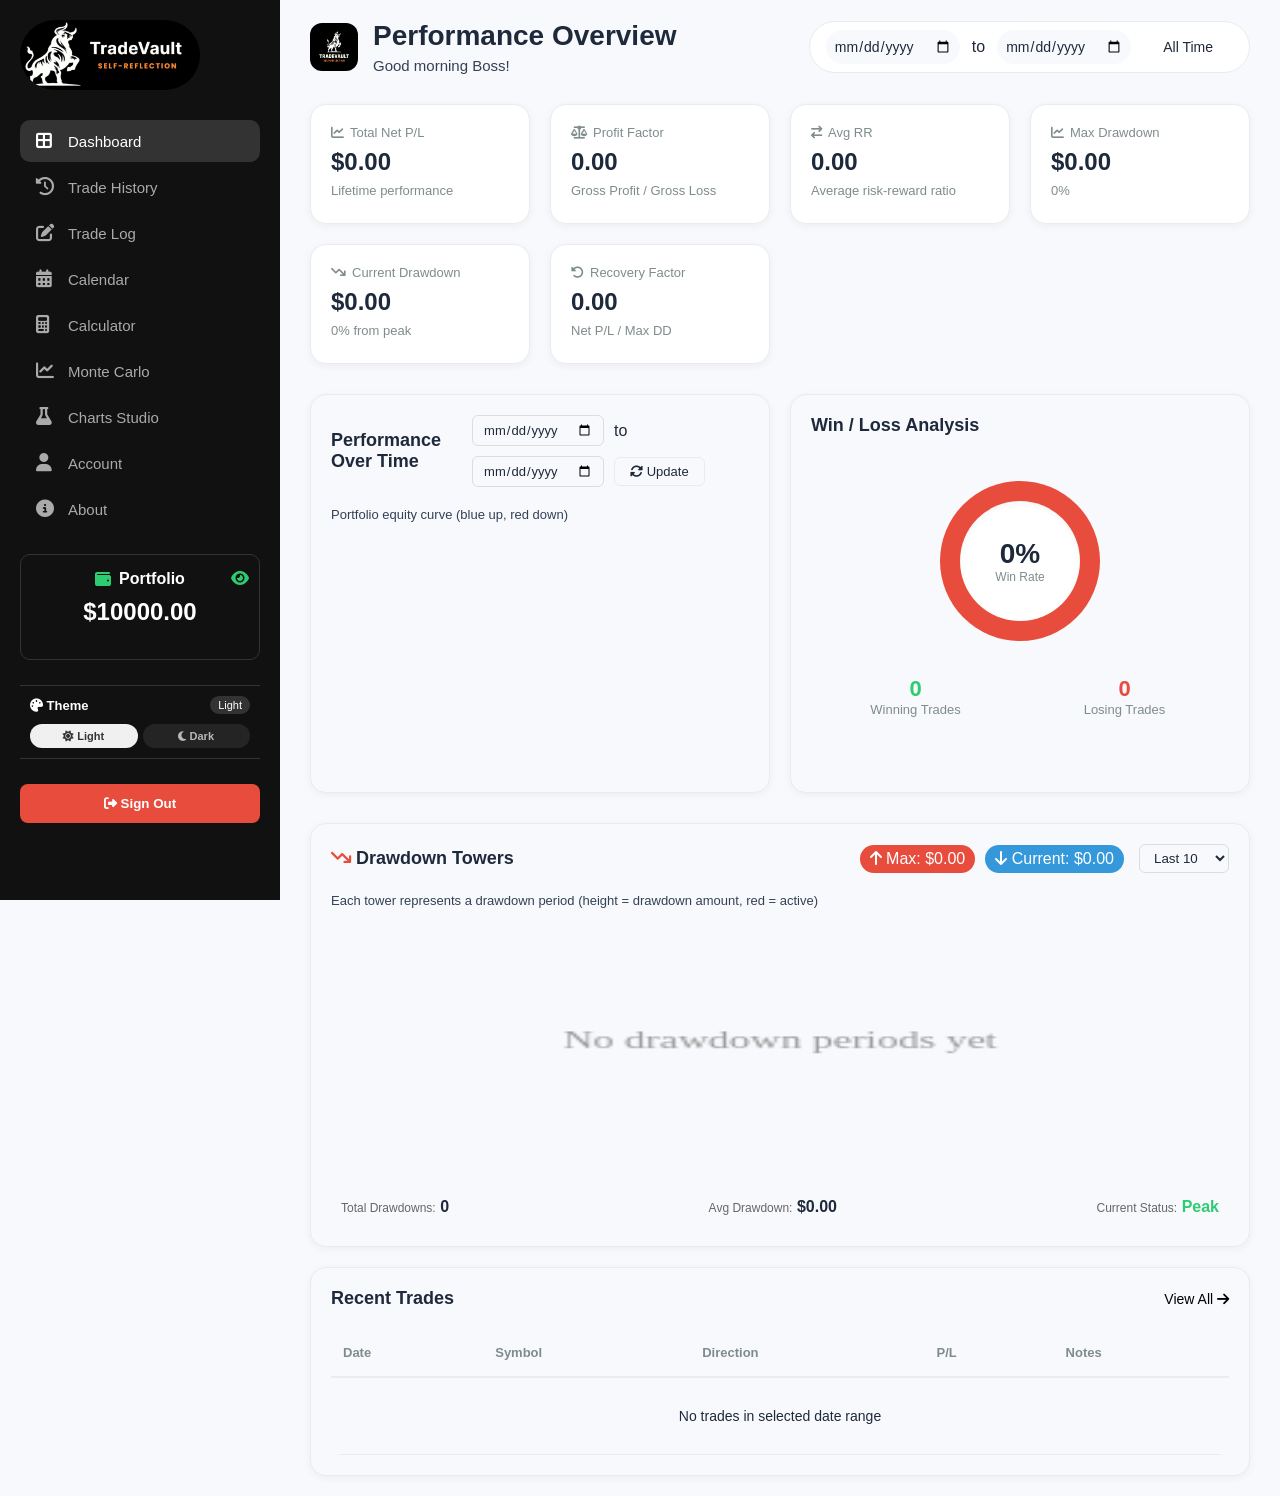
==== index.html @ b5afe010 "Update index.html" ====
<!DOCTYPE html>
<html lang="en">
<head>
  <meta charset="UTF-8">
  <meta name="viewport" content="width=device-width, initial-scale=1.0, viewport-fit=cover">
  <title>TradeVault - Dashboard</title>
  <link rel="stylesheet" href="style.css">
  <link rel="stylesheet" href="https://cdnjs.cloudflare.com/ajax/libs/font-awesome/6.5.0/css/all.min.css">
  <link rel="icon" type="image/png" href="logo2.png">
  <script src="https://cdn.jsdelivr.net/npm/chart.js@4.4.0/dist/chart.umd.min.js"></script>
  <script src='https://cdn.jsdelivr.net/npm/tesseract.js@5/dist/tesseract.min.js'></script>
  <style>
    /* Additional dashboard styles */
    .chart-controls {
      display: flex;
      gap: 10px;
      align-items: center;
      flex-wrap: wrap;
    }
    
    .chart-controls input[type="date"] {
      padding: 6px 10px;
      border: 1px solid #ddd;
      border-radius: 6px;
      font-size: 13px;
      background: var(--input-bg);
      color: var(--text-primary);
    }
    
    .chart-controls button {
      padding: 6px 15px;
      background: var(--input-bg);
      border: 1px solid var(--border);
      border-radius: 6px;
      cursor: pointer;
      font-size: 13px;
      transition: 0.2s;
      color: var(--text-primary);
    }
    
    .chart-controls button:hover {
      background: var(--border);
    }
    
    #dashboardEquityChart {
      max-height: 250px;
      width: 100%;
    }
    
    /* Win rate colors */
    .win-rate-high { color: #2ecc71; }
    .win-rate-medium { color: #f39c12; }
    .win-rate-low { color: #e74c3c; }
    
    /* Drawdown summary panel dark mode fix */
    [data-theme="dark"] .drawdown-summary,
    [data-theme="dark"] div[style*="background: #f8f9fc"] {
      background: #2d2d2d !important;
      border: 1px solid #444 !important;
    }
    
    [data-theme="dark"] div[style*="background: #f8f9fc"] span,
    [data-theme="dark"] div[style*="background: #f8f9fc"] strong {
      color: #ffffff !important;
    }
    
    [data-theme="dark"] div[style*="background: #f8f9fc"] span[style*="color: #666"] {
      color: #aaa !important;
    }
    /* ========== PREVENT FLASH OF WHITE/BLACK ========== */
.page-content {
    transition: opacity 0.15s ease;
}

.content-panel {
    display: none;
    opacity: 0;
    transition: opacity 0.2s ease;
}

.content-panel.active {
    display: block;
    opacity: 1;
}

/* Force immediate background colors */
html, body {
    background-color: var(--main-bg) !important;
    transition: background-color 0.2s ease;
}

/* Prevent flash during tab switching */
.trade-tab, .section-tab {
    transition: all 0.2s ease;
}

/* Ensure modals don't cause flash */
.modal.active {
    display: flex !important;
    animation: modalFadeIn 0.2s ease;
}

@keyframes modalFadeIn {
    from {
        opacity: 0;
        backdrop-filter: blur(0px);
    }
    to {
        opacity: 1;
        backdrop-filter: blur(3px);
    }
}

/* Fix for dark mode to light mode transition */
[data-theme="light"] body,
[data-theme="light"] .page-content,
[data-theme="light"] .card,
[data-theme="light"] .modal-content {
    background-color: #f8f9fc !important;
}

[data-theme="dark"] body,
[data-theme="dark"] .page-content,
[data-theme="dark"] .card,
[data-theme="dark"] .modal-content {
    background-color: #0a0c0f !important;
}

/* Prevent content shift during tab switching */
.active-trades-grid, .stats-grid, .charts-row {
    will-change: contents;
    transform: translateZ(0);
    backface-visibility: hidden;
}
/* Smooth panel transitions */
.content-panel {
    display: none;
    opacity: 0;
    transition: opacity 0.2s ease-in-out;
}

.content-panel.active {
    display: block;
    opacity: 1;
}
/* FORCE DASHBOARD VISIBILITY */
#dashboardContainer {
  display: block !important;
}
  /* Fix page-content visibility */
  .page-content {
    display: block !important;
    visibility: visible !important;
    opacity: 1 !important;
  }
  </style>
</head>
<body>
  <!-- Hamburger menu - OUTSIDE the sidebar -->
  <button class="menu-toggle" id="menuToggle" style="position: fixed; top: 15px; left: 15px; z-index: 1001; background: white; border: none; width: 45px; height: 45px; border-radius: 10px; box-shadow: 0 2px 10px rgba(0,0,0,0.1); align-items: center; justify-content: center; font-size: 24px; color: #333; cursor: pointer; display: none;">
    <i class="fa-solid fa-bars"></i>
  </button>

  <aside class="sidebar">
    <div style="display: flex; align-items: center; gap: 10px; margin-bottom: 30px;">
      <img src="logo4.png" alt="TradeVault Logo" style="width: 180px; height: 70px; border-radius: 50px;">
    </div>
    
<!-- Sidebar links -->
<a href="index.html" class="active">
  <i class="fa-solid fa-border-all"></i>
  <span>Dashboard</span>
</a>
<a href="trade-history.html">
  <i class="fa-solid fa-clock-rotate-left"></i>
  <span>Trade History</span>
</a>
<a href="trade-log.html">
  <i class="fa-solid fa-pen-to-square"></i>
  <span>Trade Log</span>
</a>
<a href="calendar.html">
  <i class="fa-solid fa-calendar-days"></i>
  <span>Calendar</span>
</a>
<a href="calculator.html">
  <i class="fa-solid fa-calculator"></i>
  <span>Calculator</span>
</a>
  <a href="monte_carlo.html">
    <i class="fa-solid fa-chart-line"></i>
    <span>Monte Carlo</span>
  </a>
      <a href="backtest.html">
  <i class="fa-solid fa-flask"></i>
  <span>Charts Studio</span>
</a>
  <a href="account.html">
    <i class="fa-solid fa-user"></i>
    <span>Account</span>
  </a>
  <a href="about.html">
    <i class="fa-solid fa-circle-info"></i>
    <span>About</span>
  </a>
    
    <!-- Portfolio Display -->
    <div id="portfolioDisplay" style="background: #111; border-radius: 10px; padding: 15px; border: 1px solid #333; text-align: center; margin: 20px 0 10px 0;">
      <div style="display: flex; align-items: center; justify-content: center; gap: 8px; margin-bottom: 10px; position: relative;">
        <i class="fa-solid fa-wallet" style="color: #2ecc71;"></i>
        <span style="font-weight: 600; color: white;">Portfolio</span>
        <button id="toggleBalanceBtn" style="background: none; border: none; color: #888; cursor: pointer; font-size: 16px; position: absolute; right: 0;" title="Hide/Show Balance">
          <i class="fa-solid fa-eye" id="balanceEyeIcon"></i>
        </button>
      </div>
      <div style="font-size: 24px; font-weight: 700; color: white; margin-bottom: 10px; min-height: 36px;" id="portfolioBalanceDisplay">$10,000.00</div>
      <div style="font-size: 24px; font-weight: 700; color: white; margin-bottom: 10px; display: none; min-height: 36px;" id="portfolioBalanceHidden">••••••</div>
    </div>
        <!-- Theme Switcher -->
  <div style="margin: 15px 0; padding: 10px; border-top: 1px solid #333; border-bottom: 1px solid #333;">
    <div style="display: flex; align-items: center; justify-content: space-between; color: white; margin-bottom: 10px;">
      <span style="font-size: 13px; font-weight: 600;"><i class="fa-solid fa-palette"></i> Theme</span>
      <span id="currentTheme" style="font-size: 11px; background: #333; padding: 3px 8px; border-radius: 12px;">Light</span>
    </div>
    <div style="display: flex; gap: 5px;">
      <button id="themeLightBtn" style="flex: 1; background: #f0f0f0; color: #333; border: none; padding: 6px; border-radius: 20px; font-size: 11px; font-weight: 600; cursor: pointer;">
        <i class="fa-solid fa-sun"></i> Light
      </button>
      <button id="themeDarkBtn" style="flex: 1; background: #2d2d2d; color: white; border: none; padding: 6px; border-radius: 20px; font-size: 11px; font-weight: 600; cursor: pointer;">
        <i class="fa-solid fa-moon"></i> Dark
      </button>
    </div>
  </div>

  <!-- Sign Out Button - ADD THIS HERE -->
  <button id="logoutBtn" style="background: #e74c3c; color: white; border: none; padding: 12px; border-radius: 8px; cursor: pointer; width: 100%; margin-top: 10px; font-weight: 600;">
    <i class="fa-solid fa-sign-out-alt"></i> Sign Out
  </button>

  </aside>

  <!-- Main Content -->
 <div id="dashboardContainer" style="display: block !important;">
  <div class="page-content">
    
    <!-- Dashboard Header -->
<div class="dashboard-header">
  <div style="display: flex; align-items: center; gap: 15px;">
    <img src="logo2.png" alt="TradeVault Logo" style="width: 48px; height: 48px; border-radius: 12px;">
    <div>
      <h1 style="margin: 0;">Performance Overview</h1>
      <p id="greeting" style="margin: 5px 0 0 0;">Good morning Boss!</p>
    </div>
  </div>
  <div class="date-range">
    <input type="date" id="startDate">
    <span>to</span>
    <input type="date" id="endDate">
    <button id="allTimeBtn">All Time</button>
  </div>
</div>

    <!-- Stats Grid - Updated with Current Drawdown -->
    <div class="stats-grid">
      <div class="stat-card">
        <div class="stat-label"><i class="fa-solid fa-chart-line"></i> Total Net P/L</div>
        <div class="stat-value" id="totalPnl">$0.00</div>
        <div class="stat-change">Lifetime performance</div>
      </div>
      
      <!-- Profit Factor Box -->
      <div class="stat-card">
        <div class="stat-label"><i class="fa-solid fa-scale-balanced"></i> Profit Factor</div>
        <div class="stat-value" id="profitFactor">0.00</div>
        <div class="stat-change" id="profitDetail">Gross Profit / Gross Loss</div>
      </div>
      
      <!-- Average RR Box -->
      <div class="stat-card">
        <div class="stat-label"><i class="fa-solid fa-arrow-right-arrow-left"></i> Avg RR</div>
        <div class="stat-value" id="avgRR">0.00</div>
        <div class="stat-change">Average risk-reward ratio</div>
      </div>
      
      <!-- Max Drawdown Box -->
      <div class="stat-card">
        <div class="stat-label"><i class="fa-solid fa-chart-line"></i> Max Drawdown</div>
        <div class="stat-value" id="maxDrawdown">$0.00</div>
        <div class="stat-change" id="maxDrawdownPercent">0%</div>
      </div>
      
      <!-- Current Drawdown Box - NEW -->
      <div class="stat-card">
        <div class="stat-label"><i class="fa-solid fa-arrow-trend-down"></i> Current Drawdown</div>
        <div class="stat-value" id="currentDrawdown">$0.00</div>
        <div class="stat-change" id="currentDrawdownPercent">0% from peak</div>
      </div>
      
      <!-- Recovery Factor Box -->
      <div class="stat-card">
        <div class="stat-label"><i class="fa-solid fa-rotate-left"></i> Recovery Factor</div>
        <div class="stat-value" id="recoveryFactor">0.00</div>
        <div class="stat-change">Net P/L / Max DD</div>
      </div>
    </div>

    <!-- Two Column Layout with Equity Curve -->
    <div class="two-column">
      
      <!-- Left: Performance Chart with Graph -->
      <div class="card">
        <div class="card-header">
          <h3>Performance Over Time</h3>
          <div class="chart-controls">
            <input type="date" id="dashboardStartDate">
            <span>to</span>
            <input type="date" id="dashboardEndDate">
            <button id="dashboardUpdateGraphBtn">
              <i class="fa-solid fa-rotate"></i> Update
            </button>
          </div>
        </div>
        <p class="card-subtitle">Portfolio equity curve (blue up, red down)</p>
        <div style="height: 250px; position: relative;">
          <canvas id="dashboardEquityChart"></canvas>
        </div>
      </div>

      <!-- Right: Win/Loss Analysis -->
      <div class="card">
        <div class="card-header">
          <h3>Win / Loss Analysis</h3>
        </div>
        
        <div class="win-loss-container">
          <div class="circle-progress" id="winRateCircle">
            <div class="circle-inner">
              <span class="percent" id="winPercent">0%</span>
              <span class="label">Win Rate</span>
            </div>
          </div>
          
          <div class="win-loss-stats">
            <div class="win-stat">
              <div class="number" id="winCount">0</div>
              <div class="label">Winning Trades</div>
            </div>
            <div class="loss-stat">
              <div class="number" id="lossCount">0</div>
              <div class="label">Losing Trades</div>
            </div>
          </div>
        </div>
      </div>
    </div>

    <!-- Drawdown Tower Chart -->
    <div class="card" style="margin-top: 20px;">
      <div class="card-header">
        <h3><i class="fa-solid fa-arrow-trend-down" style="color: #e74c3c;"></i> Drawdown Towers</h3>
        <div style="display: flex; gap: 15px; align-items: center;">
          <div style="display: flex; gap: 10px;">
            <span class="badge" style="background: #e74c3c; color: white; padding: 5px 10px; border-radius: 20px;">
              <i class="fa-solid fa-arrow-up"></i> Max: <span id="maxDrawdownBadge">$0.00</span>
            </span>
            <span class="badge" style="background: #3498db; color: white; padding: 5px 10px; border-radius: 20px;">
              <i class="fa-solid fa-arrow-down"></i> Current: <span id="currentDrawdownBadge">$0.00</span>
            </span>
          </div>
          <select id="drawdownRange" style="padding: 5px 10px; border-radius: 6px; border: 1px solid #ddd; background: var(--input-bg); color: var(--text-primary);">
            <option value="10">Last 10</option>
            <option value="20">Last 20</option>
            <option value="50">Last 50</option>
            <option value="all">All Time</option>
          </select>
        </div>
      </div>
      <p class="card-subtitle">Each tower represents a drawdown period (height = drawdown amount, red = active)</p>
      <div style="height: 250px; position: relative; margin-top: 15px;">
        <canvas id="drawdownChart"></canvas>
      </div>
      <div class="drawdown-summary" style="display: flex; justify-content: space-between; margin-top: 15px; padding: 10px; background: #f8f9fc; border-radius: 8px;">
        <div>
          <span style="font-size: 12px; color: #666;">Total Drawdowns:</span>
          <strong id="totalDrawdowns">0</strong>
        </div>
        <div>
          <span style="font-size: 12px; color: #666;">Avg Drawdown:</span>
          <strong id="avgDrawdown">$0.00</strong>
        </div>
        <div>
          <span style="font-size: 12px; color: #666;">Current Status:</span>
          <strong id="drawdownStatus" style="color: #2ecc71;">Peak</strong>
        </div>
      </div>
    </div>

    <!-- Recent Trades Table -->
    <div class="card" style="margin-top: 20px;">
      <div class="card-header">
        <h3>Recent Trades</h3>
        <a href="trade-history.html">View All <i class="fa-solid fa-arrow-right"></i></a>
      </div>
      
      <div class="table-container">
        <table>
          <thead>
            <tr>
              <th>Date</th>
              <th>Symbol</th>
              <th>Direction</th>
              <th>P/L</th>
              <th>Notes</th>
            </tr>
          </thead>
          <tbody id="recentTradesBody">
            <tr><td colspan="5" style="text-align: center; padding: 30px;">No recent trades</td></tr>
          </tbody>
        </table>
      </div>
    </div>
  </div>
  </div>

  <!-- Trade Modal (Add/Edit) -->
  <div class="modal" id="tradeModal">
    <div class="modal-content">
      <h2 id="modalTitle">Add New Trade</h2>
      <input type="hidden" id="editTradeId" value="">
      
      <form id="tradeForm">
        <div class="form-grid">
          <div class="form-group">
            <label>Date *</label>
            <input type="date" id="tradeDate" required>
          </div>
          
          <div class="form-group">
            <label>Symbol *</label>
            <input type="text" id="symbol" placeholder="e.g., ETHUSD" required>
          </div>
        </div>
        
        <div class="form-group">
          <label>Direction *</label>
          <div class="direction-group">
            <label class="direction-option long selected">
              <input type="radio" name="direction" id="directionLong" checked> Long
            </label>
            <label class="direction-option short">
              <input type="radio" name="direction" id="directionShort"> Short
            </label>
          </div>
        </div>
        
        <div class="form-group">
          <label>Position Size (Units) *</label>
          <div class="position-size-group">
            <input type="number" id="positionSize" step="0.01" min="0.01" value="1.00" required>
            <span>units</span>
          </div>
        </div>
        
        <div class="form-grid">
          <div class="form-group">
            <label>Entry Price *</label>
            <input type="number" id="entryPrice" step="0.01" required>
          </div>
          
          <div class="form-group">
            <label>Exit Price *</label>
            <input type="number" id="exitPrice" step="0.01" required>
          </div>
        </div>
        
        <div class="form-grid">
          <div class="form-group">
            <label>Stop Loss</label>
            <input type="number" id="stopLoss" step="0.01">
          </div>
          
          <div class="form-group">
            <label>Take Profit</label>
            <input type="number" id="takeProfit" step="0.01">
          </div>
        </div>
        
        <div class="form-grid">
          <div class="form-group">
            <label>Trade Result *</label>
            <div style="display: flex; gap: 10px;">
              <label class="direction-option" id="winOption" style="flex: 1; background: #e1f7e1; color: #2ecc71; border: 1px solid #2ecc71;">
                <input type="radio" name="tradeResult" id="winRadio" checked> ✅ Win
              </label>
              <label class="direction-option" id="lossOption" style="flex: 1; background: #ffe1e1; color: #e74c3c; border: 1px solid #e74c3c;">
                <input type="radio" name="tradeResult" id="lossRadio"> ❌ Loss
              </label>
            </div>
          </div>
          
          <div class="form-group">
            <label>P/L Amount *</label>
            <input type="number" id="pnl" step="0.01" class="win-border" required>
          </div>
        </div>
        
        <div class="form-group">
          <label class="checkbox-group">
            <input type="checkbox" id="breakeven"> Hit Breakeven (P/L = $0)
          </label>
        </div>

        <!-- Screenshot Section -->
        <div class="form-group full-width">
          <label>Screenshot (Paste any image)</label>
          <div class="screenshot-preview" id="screenshotPreview" onclick="document.getElementById('screenshotInput').click()">
            <i class="fa-solid fa-image"></i>
            <p>Click to upload or paste image (Ctrl+V)</p>
            <input type="file" id="screenshotInput" accept="image/*" style="display: none;">
            <img id="screenshotImage" src="" style="display: none; max-width: 100%; max-height: 200px; border-radius: 8px;">
          </div>
        </div>
        
        <div class="form-group full-width">
          <label>Notes</label>
          <textarea id="notes" placeholder="Add your notes here..."></textarea>
        </div>
        
        <div class="modal-actions">
          <button type="button" class="btn btn-secondary" id="cancelBtn">Cancel</button>
          <button type="submit" class="btn btn-primary" id="saveTradeBtn">Save Trade</button>
        </div>
      </form>
    </div>
  </div>

  <!-- View Trade Modal -->
  <div class="modal" id="viewModal">
    <div class="modal-content view-modal-content">
      <div style="display: flex; justify-content: space-between; align-items: center; margin-bottom: 20px;">
        <h2 style="font-size: 24px; margin: 0;">📊 Trade Details</h2>
        <button id="closeViewBtn" style="background: none; border: none; font-size: 24px; cursor: pointer; color: #888;">&times;</button>
      </div>
      
      <div id="viewContent">
        <!-- Content will be populated by JavaScript -->
      </div>
    </div>
  </div>

  <!-- Delete Confirmation Modal -->
  <div class="modal" id="deleteModal">
    <div class="modal-content" style="max-width: 400px;">
      <h2 style="margin-bottom: 20px;">Delete Trade</h2>
      <p style="margin-bottom: 25px; color: #666;">Are you sure you want to delete this trade? This action cannot be undone.</p>
      <div style="display: flex; gap: 10px; justify-content: flex-end;">
        <button class="btn btn-secondary" id="cancelDeleteBtn">Cancel</button>
        <button class="btn btn-danger" id="confirmDeleteBtn">Delete</button>
      </div>
    </div>
  </div>

  <!-- Portfolio Modal -->
  <div class="modal" id="portfolioModal">
    <div class="modal-content" style="max-width: 450px;">
      <div style="display: flex; justify-content: space-between; align-items: center; margin-bottom: 20px;">
        <h2 style="font-size: 24px; margin: 0;">💰 Portfolio Settings</h2>
        <button id="closePortfolioBtn" style="background: none; border: none; font-size: 24px; cursor: pointer; color: #888;">&times;</button>
      </div>
      
      <div style="background: #f8f9fc; border-radius: 12px; padding: 20px; margin-bottom: 20px;">
        <div class="form-group">
          <label style="font-weight: 600; margin-bottom: 8px; display: block;">Current Account Balance ($)</label>
          <input type="number" id="portfolioInput" step="100" min="0" style="width: 100%; padding: 12px; border: 1px solid #ddd; border-radius: 8px; font-size: 16px;">
        </div>
      </div>
      
      <div style="display: flex; gap: 10px;">
        <button id="resetPortfolioBtn" class="btn btn-secondary" style="flex: 1;">Reset to $10k</button>
        <button id="savePortfolioBtn" class="btn btn-primary" style="flex: 2;">Save Balance</button>
      </div>
    </div>
  </div>

  <!-- Guide Modal -->
  <div class="modal" id="guideModal">
    <div class="modal-content" style="max-width: 500px;">
      <div style="display: flex; justify-content: space-between; align-items: center; margin-bottom: 20px;">
        <h2 style="font-size: 24px; margin: 0;">📁 Backup Guide</h2>
        <button id="closeGuideBtn" style="background: none; border: none; font-size: 24px; cursor: pointer; color: #888;">&times;</button>
      </div>
      
      <div style="background: #f8f9fc; border-radius: 12px; padding: 20px; margin-bottom: 20px;">
        <div style="display: flex; gap: 15px; margin-bottom: 20px; align-items: center;">
          <div style="background: #2ecc71; width: 40px; height: 40px; border-radius: 50%; display: flex; align-items: center; justify-content: center; color: white; font-weight: bold;">1</div>
          <div>
            <h3 style="margin: 0 0 5px 0; font-size: 16px;">Save Your First Backup</h3>
            <p style="margin: 0; color: #666; font-size: 14px;">Click "Save Backup File" and save to your Desktop or Documents</p>
          </div>
        </div>
        
        <div style="display: flex; gap: 15px; margin-bottom: 20px; align-items: center;">
          <div style="background: #3498db; width: 40px; height: 40px; border-radius: 50%; display: flex; align-items: center; justify-content: center; color: white; font-weight: bold;">2</div>
          <div>
            <h3 style="margin: 0 0 5px 0; font-size: 16px;">Update Your Backup</h3>
            <p style="margin: 0; color: #666; font-size: 14px;">Next time you click "Save", it will REPLACE the old file with new trades</p>
          </div>
        </div>
        
        <div style="display: flex; gap: 15px; margin-bottom: 20px; align-items: center;">
          <div style="background: #f39c12; width: 40px; height: 40px; border-radius: 50%; display: flex; align-items: center; justify-content: center; color: white; font-weight: bold;">3</div>
          <div>
            <h3 style="margin: 0 0 5px 0; font-size: 16px;">Restore If Needed</h3>
            <p style="margin: 0; color: #666; font-size: 14px;">If you lose data, click "Restore" and select your backup file</p>
          </div>
        </div>
      </div>
      
      <div style="background: #e8f4fd; border-radius: 12px; padding: 15px; margin-bottom: 20px;">
        <p style="margin: 0 0 10px 0; font-weight: 600; color: #2c3e50;">💡 Important Notes:</p>
        <ul style="margin: 0; padding-left: 20px; color: #555; font-size: 14px;">
          <li style="margin-bottom: 8px;">Your trades are ALREADY auto-saved in browser</li>
          <li style="margin-bottom: 8px;">Only backup if you're worried about clearing browser history</li>
          <li style="margin-bottom: 8px;">Keep ONE backup file and update it weekly</li>
        </ul>
      </div>
      
      <div style="display: flex; justify-content: flex-end;">
        <button id="gotItBtn" class="btn btn-primary" style="padding: 12px 30px;">Got It!</button>
      </div>
    </div>
  </div>
  
  <!-- Mobile Backup Buttons -->
  <div class="mobile-backup" style="display: none;">
    <button id="howItWorksBtnMobile">
      <i class="fa-solid fa-question-circle"></i> How Backup Works
    </button>
    <button id="saveBackupBtnMobile">
      <i class="fa-solid fa-download"></i> Save Backup File
    </button>
    <button id="loadBackupBtnMobile">
      <i class="fa-solid fa-upload"></i> Restore From Backup
    </button>
  </div>

  <!-- COMPLETE DASHBOARD SCRIPT WITH FIXED DARK MODE CHARTS -->
  <script>
  // ===== DASHBOARD WITH PROFESSIONAL CHARTS & DATE FILTERING =====
  (function() {
      // Get DOM elements
      const totalPnlEl = document.getElementById('totalPnl');
      const profitFactorEl = document.getElementById('profitFactor');
      const avgRREl = document.getElementById('avgRR');
      const maxDrawdownEl = document.getElementById('maxDrawdown');
      const maxDrawdownPercentEl = document.getElementById('maxDrawdownPercent');
      const currentDrawdownEl = document.getElementById('currentDrawdown');
      const currentDrawdownPercentEl = document.getElementById('currentDrawdownPercent');
      const recoveryFactorEl = document.getElementById('recoveryFactor');
      const winPercentEl = document.getElementById('winPercent');
      const winCountEl = document.getElementById('winCount');
      const lossCountEl = document.getElementById('lossCount');
      const recentTradesBody = document.getElementById('recentTradesBody');
      const winRateCircle = document.getElementById('winRateCircle');
      const maxDrawdownBadge = document.getElementById('maxDrawdownBadge');
      const currentDrawdownBadge = document.getElementById('currentDrawdownBadge');
      const totalDrawdownsEl = document.getElementById('totalDrawdowns');
      const avgDrawdownEl = document.getElementById('avgDrawdown');
      const drawdownStatusEl = document.getElementById('drawdownStatus');
      
      // Date range elements
      const startDateInput = document.getElementById('startDate');
      const endDateInput = document.getElementById('endDate');
      const dashboardStartDate = document.getElementById('dashboardStartDate');
      const dashboardEndDate = document.getElementById('dashboardEndDate');
      const allTimeBtn = document.getElementById('allTimeBtn');
      const updateGraphBtn = document.getElementById('dashboardUpdateGraphBtn');
      
      // Chart instances
      let dashboardEquityChart = null;
      let drawdownChart = null;
      
      // Format currency
      function formatCurrency(value) {
          return new Intl.NumberFormat('en-US', {
              style: 'currency',
              currency: 'USD',
              minimumFractionDigits: 2
          }).format(value);
      }
      
      // Format date
      function formatDate(dateString) {
          if (!dateString) return '';
          const date = new Date(dateString);
          return date.toLocaleDateString('en-US', { 
              year: 'numeric', 
              month: 'short', 
              day: 'numeric' 
          });
      }
      
      // Get current theme colors for charts
      function getChartColors() {
          const isDark = document.documentElement.getAttribute('data-theme') === 'dark';
          return {
              isDark: isDark,
              gridColor: isDark ? 'rgba(255, 255, 255, 0.15)' : 'rgba(0, 0, 0, 0.1)',
              axisLabelColor: isDark ? '#ffffff' : '#333333',
              tickColor: isDark ? '#dddddd' : '#666666',
              titleColor: isDark ? '#ffffff' : '#666666',
              tooltipBg: isDark ? '#2d2d2d' : 'rgba(0, 0, 0, 0.9)',
              legendColor: isDark ? '#ffffff' : '#333333'
          };
      }
      
      // Create dashboard equity chart
      function createDashboardEquityChart(equityData) {
          const canvas = document.getElementById('dashboardEquityChart');
          if (!canvas) return;
          
          const ctx = canvas.getContext('2d');
          
          if (!equityData || equityData.length <= 1) {
              if (dashboardEquityChart) dashboardEquityChart.destroy();
              return;
          }
          
          const labels = equityData.map(p => p.date ? formatDate(p.date) : 'Start');
          const equity = equityData.map(p => p.equity);
          
          const minEquity = Math.min(...equity) * 0.95;
          const maxEquity = Math.max(...equity) * 1.05;
          const colors = getChartColors();
          
          if (dashboardEquityChart) dashboardEquityChart.destroy();
          
          dashboardEquityChart = new Chart(ctx, {
              type: 'line',
              data: {
                  labels: labels,
                  datasets: [{
                      label: 'Portfolio Equity',
                      data: equity,
                      borderColor: '#3498db',
                      backgroundColor: colors.isDark ? 'rgba(52, 152, 219, 0.2)' : 'rgba(52, 152, 219, 0.1)',
                      borderWidth: 2,
                      pointRadius: 0,
                      pointBorderColor: colors.isDark ? '#1e1e1e' : '#fff',
                      tension: 0.1,
                      fill: true
                  }]
              },
              options: {
                  responsive: true,
                  maintainAspectRatio: false,
                  plugins: {
                      legend: {
                          display: true,
                          position: 'top',
                          labels: {
                              usePointStyle: true,
                              boxWidth: 6,
                              color: colors.legendColor
                          }
                      },
                      tooltip: {
                          mode: 'index',
                          intersect: false,
                          backgroundColor: colors.tooltipBg,
                          titleColor: '#ffffff',
                          bodyColor: '#dddddd',
                          borderColor: '#3498db',
                          borderWidth: 1,
                          callbacks: {
                              label: function(context) {
                                  return `Equity: $${context.raw.toFixed(2)}`;
                              }
                          }
                      }
                  },
                  scales: {
                      y: {
                          beginAtZero: false,
                          min: Math.floor(minEquity / 10) * 10,
                          max: Math.ceil(maxEquity / 10) * 10,
                          grid: {
                              color: colors.gridColor,
                              drawBorder: true
                          },
                          title: {
                              display: true,
                              text: 'Account Balance ($)',
                              color: colors.titleColor,
                              font: { size: 12, weight: 'normal' }
                          },
                          ticks: {
                              callback: function(value) { return '$' + value; },
                              color: colors.tickColor,
                              stepSize: 50
                          }
                      },
                      x: {
                          grid: { display: false },
                          ticks: {
                              color: colors.axisLabelColor,
                              maxRotation: 45,
                              minRotation: 45
                          }
                      }
                  }
              }
          });
      }
      
      // Create drawdown tower chart
      function createDrawdownChart(drawdownPeriods) {
          const canvas = document.getElementById('drawdownChart');
          if (!canvas) return;
          
          const ctx = canvas.getContext('2d');
          
          if (!drawdownPeriods || drawdownPeriods.length === 0) {
              if (drawdownChart) drawdownChart.destroy();
              const colors = getChartColors();
              ctx.font = '14px Inter';
              ctx.fillStyle = colors.isDark ? '#aaa' : '#999';
              ctx.textAlign = 'center';
              ctx.fillText('No drawdown periods yet', canvas.width/2, canvas.height/2);
              return;
          }
          
          const range = document.getElementById('drawdownRange')?.value || '10';
          let periodsToShow = drawdownPeriods;
          
          if (range !== 'all') {
              const count = parseInt(range);
              periodsToShow = drawdownPeriods.slice(-count);
          }
          
          const labels = periodsToShow.map((d, i) => `DD ${i+1}`);
          const data = periodsToShow.map(d => d.amount);
          const backgroundColors = periodsToShow.map(d => d.active ? '#e74c3c' : 'rgba(231, 76, 60, 0.6)');
          const colors = getChartColors();
          
          if (drawdownChart) drawdownChart.destroy();
          
          drawdownChart = new Chart(ctx, {
              type: 'bar',
              data: {
                  labels: labels,
                  datasets: [{
                      label: 'Drawdown Amount',
                      data: data,
                      backgroundColor: backgroundColors,
                      borderColor: periodsToShow.map(d => d.active ? '#c0392b' : '#e74c3c'),
                      borderWidth: periodsToShow.map(d => d.active ? 2 : 1),
                      borderRadius: 4,
                      barPercentage: 0.7,
                      categoryPercentage: 0.8
                  }]
              },
              options: {
                  responsive: true,
                  maintainAspectRatio: false,
                  plugins: {
                      legend: { display: false },
                      tooltip: {
                          backgroundColor: colors.tooltipBg,
                          titleColor: '#ffffff',
                          bodyColor: '#dddddd',
                          borderColor: '#e74c3c',
                          borderWidth: 1,
                          callbacks: {
                              label: function(context) {
                                  const period = periodsToShow[context.dataIndex];
                                  return [
                                      `Amount: $${context.raw.toFixed(2)}`,
                                      `From: $${period.peak.toFixed(2)}`,
                                      `To: $${period.low.toFixed(2)}`,
                                      `Drop: ${period.percent.toFixed(1)}%`,
                                      period.active ? '⚠️ ACTIVE DRAWDOWN' : ''
                                  ];
                              }
                          }
                      }
                  },
                  scales: {
                      y: {
                          beginAtZero: true,
                          grid: { color: colors.gridColor, drawBorder: true },
                          title: {
                              display: true,
                              text: 'Drawdown Amount ($)',
                              color: colors.titleColor,
                              font: { size: 12, weight: 'normal' }
                          },
                          ticks: {
                              callback: function(value) { return '$' + value; },
                              color: colors.tickColor
                          }
                      },
                      x: {
                          grid: { display: false },
                          ticks: {
                              color: colors.axisLabelColor,
                              font: { size: 11 }
                          }
                      }
                  }
              }
          });
      }
      
      // Main calculation function with date filtering
      function calculateAllStats() {
          const startDate = startDateInput?.value;
          const endDate = endDateInput?.value;
          const allTrades = JSON.parse(localStorage.getItem('trades')) || [];
          const portfolioBalance = parseFloat(localStorage.getItem('portfolioBalance')) || 10000;
          
          // Filter trades by date
          let trades = allTrades;
          if (startDate || endDate) {
              trades = allTrades.filter(trade => {
                  const tradeDate = new Date(trade.date);
                  if (startDate && endDate) {
                      return tradeDate >= new Date(startDate) && tradeDate <= new Date(endDate);
                  } else if (startDate) {
                      return tradeDate >= new Date(startDate);
                  } else if (endDate) {
                      return tradeDate <= new Date(endDate);
                  }
                  return true;
              });
          }
          
          // Show filter indicator
          const greetingEl = document.getElementById('greeting');
          if (greetingEl) {
              if (startDate || endDate) {
                  let filterText = '';
                  if (startDate && endDate) filterText = ` (${formatDate(startDate)} - ${formatDate(endDate)})`;
                  else if (startDate) filterText = ` (from ${formatDate(startDate)})`;
                  else if (endDate) filterText = ` (until ${formatDate(endDate)})`;
                  greetingEl.innerHTML = `Filtered${filterText} <button id="clearFilterBtn" style="margin-left: 10px; background: #e74c3c; border: none; padding: 2px 8px; border-radius: 12px; color: white; cursor: pointer; font-size: 11px;">✕ Clear</button>`;
                  
                  const clearBtn = document.getElementById('clearFilterBtn');
                  if (clearBtn) {
                      clearBtn.onclick = () => {
                          if (startDateInput) startDateInput.value = '';
                          if (endDateInput) endDateInput.value = '';
                          if (dashboardStartDate) dashboardStartDate.value = '';
                          if (dashboardEndDate) dashboardEndDate.value = '';
                          calculateAllStats();
                      };
                  }
              } else {
                  greetingEl.innerHTML = 'Good morning Boss!';
              }
          }
          
          if (trades.length === 0) {
              // Reset all values to zero
              if (totalPnlEl) { totalPnlEl.textContent = '$0.00'; totalPnlEl.className = 'stat-value'; }
              if (profitFactorEl) profitFactorEl.textContent = '0.00';
              if (avgRREl) avgRREl.textContent = '0.00';
              if (maxDrawdownEl) maxDrawdownEl.textContent = '$0.00';
              if (maxDrawdownPercentEl) maxDrawdownPercentEl.textContent = '0%';
              if (currentDrawdownEl) currentDrawdownEl.textContent = '$0.00';
              if (currentDrawdownPercentEl) currentDrawdownPercentEl.textContent = '0% from peak';
              if (recoveryFactorEl) recoveryFactorEl.textContent = '0.00';
              if (winPercentEl) winPercentEl.textContent = '0%';
              if (winCountEl) winCountEl.textContent = '0';
              if (lossCountEl) lossCountEl.textContent = '0';
              if (winRateCircle) winRateCircle.style.background = 'conic-gradient(#e74c3c 0deg, #e74c3c 360deg)';
              if (maxDrawdownBadge) maxDrawdownBadge.textContent = '$0.00';
              if (currentDrawdownBadge) currentDrawdownBadge.textContent = '$0.00';
              if (totalDrawdownsEl) totalDrawdownsEl.textContent = '0';
              if (avgDrawdownEl) avgDrawdownEl.textContent = '$0.00';
              if (drawdownStatusEl) { drawdownStatusEl.textContent = 'Peak'; drawdownStatusEl.style.color = '#2ecc71'; }
              if (recentTradesBody) recentTradesBody.innerHTML = '<tr><td colspan="5" style="text-align: center; padding: 30px;">No trades in selected date range</td></tr>';
              setTimeout(() => { createDashboardEquityChart([]); createDrawdownChart([]); }, 100);
              return;
          }
          
          // Basic stats
          const total = trades.length;
          const wins = trades.filter(t => parseFloat(t.pnl) > 0).length;
          const losses = trades.filter(t => parseFloat(t.pnl) < 0).length;
          const totalPnl = trades.reduce((sum, t) => sum + (parseFloat(t.pnl) || 0), 0);
          const winRate = total > 0 ? (wins / total * 100).toFixed(1) : 0;
          
          // Profit Factor
          const grossProfit = trades.filter(t => t.pnl > 0).reduce((sum, t) => sum + parseFloat(t.pnl), 0);
          const grossLoss = Math.abs(trades.filter(t => t.pnl < 0).reduce((sum, t) => sum + parseFloat(t.pnl), 0));
          const profitFactor = grossLoss > 0 ? (grossProfit / grossLoss).toFixed(2) : (grossProfit > 0 ? '∞' : '0.00');
          
          // Average RR
          let totalRR = 0, rrCount = 0;
          trades.forEach(trade => {
              if (trade.sl && trade.entry && trade.exit) {
                  const risk = Math.abs(parseFloat(trade.entry) - parseFloat(trade.sl));
                  const reward = Math.abs(parseFloat(trade.exit) - parseFloat(trade.entry));
                  if (risk > 0) { totalRR += reward / risk; rrCount++; }
              }
          });
          const avgRR = rrCount > 0 ? (totalRR / rrCount).toFixed(2) : '0.00';
          
          // Sort trades by date for equity curve
          const sortedTrades = [...trades].sort((a, b) => new Date(a.date) - new Date(b.date));
          
          // Calculate equity curve
          let initialBalance = portfolioBalance;
          for (let i = 0; i < sortedTrades.length; i++) {
              initialBalance -= parseFloat(sortedTrades[i].pnl) || 0;
          }
          
          let equity = [];
          let currentEquity = initialBalance;
          equity.push({ date: sortedTrades.length > 0 ? sortedTrades[0].date : null, equity: currentEquity });
          
          sortedTrades.forEach(trade => {
              currentEquity += parseFloat(trade.pnl) || 0;
              equity.push({ date: trade.date, equity: currentEquity, trade: trade });
          });
          
          // Calculate drawdowns
          let peak = equity[0].equity;
          let maxDrawdown = 0, maxDrawdownPercent = 0;
          let drawdownPeriods = [];
          let currentDrawdownStart = null;
          let currentDrawdownPeak = peak;
          let inDrawdown = false;
          
          for (let i = 0; i < equity.length; i++) {
              const point = equity[i];
              if (point.equity > peak) {
                  peak = point.equity;
                  if (inDrawdown) {
                      const drawdownAmount = currentDrawdownPeak - equity[i-1].equity;
                      if (drawdownAmount > 0) {
                          drawdownPeriods.push({
                              start: currentDrawdownStart, end: i - 1,
                              peak: currentDrawdownPeak, low: equity[i-1].equity,
                              amount: drawdownAmount, percent: (drawdownAmount / currentDrawdownPeak) * 100, active: false
                          });
                      }
                      inDrawdown = false;
                  }
                  currentDrawdownPeak = peak;
                  currentDrawdownStart = null;
              } else {
                  const drawdown = peak - point.equity;
                  const drawdownPercent = (drawdown / peak) * 100;
                  if (drawdown > maxDrawdown) { maxDrawdown = drawdown; maxDrawdownPercent = drawdownPercent; }
                  if (!inDrawdown) { inDrawdown = true; currentDrawdownStart = i - 1; currentDrawdownPeak = peak; }
              }
          }
          
          let currentDrawdown = 0, currentDrawdownPercent = 0, inActiveDrawdown = false;
          if (inDrawdown && currentDrawdownStart !== null) {
              const lastPoint = equity[equity.length - 1];
              currentDrawdown = peak - lastPoint.equity;
              currentDrawdownPercent = (currentDrawdown / peak) * 100;
              inActiveDrawdown = true;
              drawdownPeriods.push({
                  start: currentDrawdownStart, end: equity.length - 1,
                  peak: peak, low: lastPoint.equity,
                  amount: currentDrawdown, percent: currentDrawdownPercent, active: true
              });
          }
          
          const recoveryFactor = maxDrawdown > 0 ? (totalPnl / maxDrawdown).toFixed(2) : (totalPnl > 0 ? '∞' : '0.00');
          const totalDrawdownAmount = drawdownPeriods.reduce((sum, d) => sum + d.amount, 0);
          const avgDrawdown = drawdownPeriods.length > 0 ? totalDrawdownAmount / drawdownPeriods.length : 0;
          
          // Update DOM
          if (totalPnlEl) { totalPnlEl.textContent = formatCurrency(totalPnl); totalPnlEl.className = totalPnl >= 0 ? 'stat-value positive' : 'stat-value negative'; }
          if (profitFactorEl) profitFactorEl.textContent = profitFactor;
          if (avgRREl) avgRREl.textContent = avgRR;
          if (maxDrawdownEl) { maxDrawdownEl.textContent = formatCurrency(maxDrawdown); maxDrawdownEl.style.color = '#e74c3c'; }
          if (maxDrawdownPercentEl) maxDrawdownPercentEl.textContent = maxDrawdownPercent.toFixed(1) + '%';
          if (currentDrawdownEl) { currentDrawdownEl.textContent = formatCurrency(currentDrawdown); currentDrawdownEl.style.color = currentDrawdown > 0 ? '#e74c3c' : '#2ecc71'; }
          if (currentDrawdownPercentEl) currentDrawdownPercentEl.textContent = currentDrawdownPercent.toFixed(1) + '% from peak';
          if (recoveryFactorEl) recoveryFactorEl.textContent = recoveryFactor;
          if (winPercentEl) winPercentEl.textContent = winRate + '%';
          if (winCountEl) winCountEl.textContent = wins;
          if (lossCountEl) lossCountEl.textContent = losses;
          if (winRateCircle) { const degrees = (winRate / 100) * 360; winRateCircle.style.background = `conic-gradient(#2ecc71 ${degrees}deg, #e74c3c ${degrees}deg)`; }
          if (maxDrawdownBadge) maxDrawdownBadge.textContent = formatCurrency(maxDrawdown);
          if (currentDrawdownBadge) currentDrawdownBadge.textContent = formatCurrency(currentDrawdown);
          if (totalDrawdownsEl) totalDrawdownsEl.textContent = drawdownPeriods.length;
          if (avgDrawdownEl) avgDrawdownEl.textContent = formatCurrency(avgDrawdown);
          if (drawdownStatusEl) {
              if (inActiveDrawdown) { drawdownStatusEl.textContent = `In Drawdown (${currentDrawdownPercent.toFixed(1)}%)`; drawdownStatusEl.style.color = '#e74c3c'; }
              else { drawdownStatusEl.textContent = 'At Peak'; drawdownStatusEl.style.color = '#2ecc71'; }
          }
          
          // Update recent trades
          if (recentTradesBody) {
              const recentTrades = [...trades].sort((a, b) => new Date(b.date) - new Date(a.date)).slice(0, 7);
              if (recentTrades.length === 0) {
                  recentTradesBody.innerHTML = '<tr><td colspan="5" style="text-align: center; padding: 30px;">No recent trades</td></tr>';
              } else {
                  recentTradesBody.innerHTML = recentTrades.map(trade => {
                      const pnlClass = trade.pnl >= 0 ? 'positive' : 'negative';
                      const result = trade.pnl > 0 ? '✅' : (trade.pnl < 0 ? '❌' : '⚖️');
                      return `<tr><td>${formatDate(trade.date)}</td><td>${trade.symbol}</td><td><span class="badge ${trade.direction}">${trade.direction}</span></td><td class="${pnlClass}">${formatCurrency(trade.pnl)} ${result}</td><td>${trade.notes ? trade.notes.substring(0, 20) + '...' : '-'}</td></tr>`;
                  }).join('');
              }
          }
          
          // Create charts
          setTimeout(() => { createDashboardEquityChart(equity); createDrawdownChart(drawdownPeriods); }, 100);
      }
      
      // Initialize on page load
      document.addEventListener('DOMContentLoaded', function() {
          console.log('Dashboard initializing with date filters...');
          
// DO NOT set default dates - leave them empty
// Clear any existing values
if (startDateInput) startDateInput.value = '';
if (endDateInput) endDateInput.value = '';
          
          // Sync chart control dates
          if (dashboardStartDate && startDateInput) dashboardStartDate.value = startDateInput.value;
          if (dashboardEndDate && endDateInput) dashboardEndDate.value = endDateInput.value;
          
          setTimeout(calculateAllStats, 200);
          
          // Add event listeners for date filters
          if (startDateInput) {
              startDateInput.addEventListener('change', function() {
                  if (dashboardStartDate) dashboardStartDate.value = this.value;
                  calculateAllStats();
              });
          }
          
          if (endDateInput) {
              endDateInput.addEventListener('change', function() {
                  if (dashboardEndDate) dashboardEndDate.value = this.value;
                  calculateAllStats();
              });
          }
          
          // Sync chart control dates with main filters
          if (dashboardStartDate) {
              dashboardStartDate.addEventListener('change', function() {
                  if (startDateInput) startDateInput.value = this.value;
                  calculateAllStats();
              });
          }
          
          if (dashboardEndDate) {
              dashboardEndDate.addEventListener('change', function() {
                  if (endDateInput) endDateInput.value = this.value;
                  calculateAllStats();
              });
          }
          
          // Update button
          if (updateGraphBtn) {
              updateGraphBtn.addEventListener('click', function() {
                  if (dashboardStartDate && startDateInput) startDateInput.value = dashboardStartDate.value;
                  if (dashboardEndDate && endDateInput) endDateInput.value = dashboardEndDate.value;
                  calculateAllStats();
              });
          }
          
          // All Time button
          if (allTimeBtn) {
              allTimeBtn.addEventListener('click', function() {
                  if (startDateInput) startDateInput.value = '';
                  if (endDateInput) endDateInput.value = '';
                  if (dashboardStartDate) dashboardStartDate.value = '';
                  if (dashboardEndDate) dashboardEndDate.value = '';
                  calculateAllStats();
              });
          }
          
          const rangeSelect = document.getElementById('drawdownRange');
          if (rangeSelect) rangeSelect.addEventListener('change', calculateAllStats);
          
          // Listen for theme changes to refresh charts
          const observer = new MutationObserver(function(mutations) {
              mutations.forEach(function(mutation) {
                  if (mutation.attributeName === 'data-theme') {
                      console.log('Theme changed, refreshing charts...');
                      calculateAllStats();
                  }
              });
          });
          observer.observe(document.documentElement, { attributes: true });
      });
      
      window.addEventListener('storage', function(e) {
          if (e.key === 'trades' || e.key === 'portfolioBalance') calculateAllStats();
      });
      
      let refreshCount = 0;
      const refreshInterval = setInterval(function() {
          refreshCount++;
          calculateAllStats();
          if (refreshCount >= 5) clearInterval(refreshInterval);
      }, 2000);
  })();
  </script>
  
  <!-- Add CSS for better chart visibility -->
  <style>
      #dashboardEquityChart, #drawdownChart {
          width: 100% !important;
          height: 100% !important;
          min-height: 250px;
      }
      .card { overflow: visible; }
      .stat-value { font-size: 24px; font-weight: 600; }
      
      /* Dark mode select styling */
      [data-theme="dark"] select {
          background: #2d2d2d !important;
          color: #ffffff !important;
          border-color: #444 !important;
      }
      [data-theme="dark"] select option {
          background: #2d2d2d !important;
          color: #ffffff !important;
      }
      
      /* Dark mode drawdown summary */
      [data-theme="dark"] .drawdown-summary {
          background: #2d2d2d !important;
          border: 1px solid #444 !important;
      }
      [data-theme="dark"] .drawdown-summary span,
      [data-theme="dark"] .drawdown-summary strong {
          color: #ffffff !important;
      }
      [data-theme="dark"] .drawdown-summary span[style*="color: #666"] {
          color: #aaa !important;
      }
      
      /* Sidebar links */
      .sidebar a {
          display: flex !important;
          align-items: center !important;
          gap: 12px !important;
          padding: 12px 16px !important;
          color: #aaa !important;
          text-decoration: none !important;
          border-radius: 10px !important;
          margin-bottom: 4px !important;
          font-size: 15px !important;
          width: 100% !important;
      }
      .sidebar a i { min-width: 20px !important; font-size: 18px !important; }
      .sidebar a:hover { background: #222 !important; color: white !important; }
      .sidebar a:hover i { color: white !important; }
      .sidebar a.active { background: #333 !important; color: white !important; }
      .sidebar a.active i { color: white !important; }
      @media screen and (min-width: 769px) { .sidebar a { display: flex !important; } }
        /* ===== LAYOUT FIXES - ADD THIS ===== */
  .sidebar {
    width: 280px;
    position: fixed;
    left: 0;
    top: 0;
    height: 100vh;
    overflow-y: auto;
    background: #111;
    padding: 20px;
    z-index: 100;
  }

.page-content {
  margin-left: 280px;
  padding: 20px 30px;
  min-height: 100vh;
  width: calc(100% - 280px);
}

  .stats-grid {
    display: grid;
    grid-template-columns: repeat(auto-fit, minmax(200px, 1fr));
    gap: 20px;
    margin-bottom: 30px;
  }

  .stat-card {
    background: white;
    border-radius: 16px;
    padding: 20px;
    box-shadow: 0 2px 8px rgba(0,0,0,0.05);
  }

  [data-theme="dark"] .stat-card {
    background: #1a1a2e;
  }

  .two-column {
    display: grid;
    grid-template-columns: 1fr 1fr;
    gap: 20px;
    margin-bottom: 30px;
  }

  .card {
    background: white;
    border-radius: 16px;
    padding: 20px;
    box-shadow: 0 2px 8px rgba(0,0,0,0.05);
  }

  [data-theme="dark"] .card {
    background: #1a1a2e;
  }

  @media (max-width: 768px) {
    .sidebar {
      transform: translateX(-100%);
      transition: transform 0.3s ease;
    }
    .sidebar.menu-open {
      transform: translateX(0);
    }
    .page-content {
      margin-left: 0;
    }
    .two-column {
      grid-template-columns: 1fr;
    }
  }
  </style>

  <script>
  // Force all navigation links to show
  document.addEventListener('DOMContentLoaded', function() {
      document.querySelectorAll('.sidebar a').forEach(link => {
          link.style.display = 'flex';
          link.style.opacity = '1';
          link.style.visibility = 'visible';
      });
  });
  </script>

  <!-- Balance Toggle Script -->
  <script>
  (function() {
      let balanceHidden = localStorage.getItem('balanceHidden') === 'true';
      const balanceDisplay = document.getElementById('portfolioBalanceDisplay');
      const balanceHiddenEl = document.getElementById('portfolioBalanceHidden');
      const eyeIcon = document.getElementById('balanceEyeIcon');
      
      function updateBalanceVisibility() {
          if (!balanceDisplay || !balanceHiddenEl || !eyeIcon) return;
          if (balanceHidden) {
              balanceDisplay.style.display = 'none';
              balanceHiddenEl.style.display = 'block';
              eyeIcon.className = 'fa-solid fa-eye-slash';
          } else {
              balanceDisplay.style.display = 'block';
              balanceHiddenEl.style.display = 'none';
              eyeIcon.className = 'fa-solid fa-eye';
          }
      }
      
      updateBalanceVisibility();
      
      const toggleBtn = document.getElementById('toggleBalanceBtn');
      if (toggleBtn) {
          toggleBtn.addEventListener('click', function() {
              balanceHidden = !balanceHidden;
              localStorage.setItem('balanceHidden', balanceHidden);
              updateBalanceVisibility();
          });
      }
      
      window.addEventListener('storage', function(e) {
          if (e.key === 'balanceHidden') { balanceHidden = e.newValue === 'true'; updateBalanceVisibility(); }
          if (e.key === 'portfolioBalance' && balanceDisplay) {
              const newBalance = parseFloat(e.newValue) || 10000;
              balanceDisplay.textContent = '$' + newBalance.toFixed(2);
          }
      });
      
      const currentBalance = parseFloat(localStorage.getItem('portfolioBalance')) || 10000;
      if (balanceDisplay) balanceDisplay.textContent = '$' + currentBalance.toFixed(2);
  })();
  </script>

  <!-- Mobile Hamburger Menu Fix -->
  <script>
  (function() {
      const menuToggle = document.getElementById('menuToggle');
      const sidebar = document.querySelector('.sidebar');
      if (!menuToggle || !sidebar) return;
      
      function closeMenu() {
          sidebar.classList.remove('menu-open');
          const icon = menuToggle.querySelector('i');
          if (icon) icon.className = 'fa-solid fa-bars';
          document.body.style.overflow = '';
      }
      
      function toggleMenu() {
          sidebar.classList.toggle('menu-open');
          const icon = menuToggle.querySelector('i');
          if (sidebar.classList.contains('menu-open')) {
              icon.className = 'fa-solid fa-times';
              document.body.style.overflow = 'hidden';
          } else {
              icon.className = 'fa-solid fa-bars';
              document.body.style.overflow = '';
          }
      }
      
      const newToggle = menuToggle.cloneNode(true);
      menuToggle.parentNode.replaceChild(newToggle, menuToggle);
      newToggle.addEventListener('click', (e) => { e.preventDefault(); e.stopPropagation(); toggleMenu(); });
      
      sidebar.querySelectorAll('a').forEach(link => {
          link.addEventListener('click', () => { if (window.innerWidth <= 768) closeMenu(); });
      });
      
      document.addEventListener('click', (e) => {
          if (window.innerWidth <= 768 && !sidebar.contains(e.target) && !newToggle.contains(e.target)) closeMenu();
      });
      
      window.addEventListener('resize', () => { if (window.innerWidth > 768) closeMenu(); });
      if (window.innerWidth <= 768) closeMenu();
  })();
  </script>
  <!-- Theme Switcher Script -->
  <script>
    
// Theme Switcher Script - NO FLASH VERSION
(function() {
    // Apply theme IMMEDIATELY before any rendering
    const savedTheme = localStorage.getItem('theme') || 'light';
    document.documentElement.setAttribute('data-theme', savedTheme);
    
    // Set body background without transition
    document.body.style.backgroundColor = savedTheme === 'dark' ? '#0a0c0f' : '#f8f9fc';
    
    // Add a class to prevent transition flashes
    document.documentElement.classList.add('theme-transition-ready');
    
    document.addEventListener('DOMContentLoaded', function() {
        const themeIndicator = document.getElementById('currentTheme');
        const lightBtn = document.getElementById('themeLightBtn');
        const darkBtn = document.getElementById('themeDarkBtn');
        
        function setTheme(theme) {
            // Remove any existing transition classes
            document.documentElement.classList.remove('theme-transition-ready');
            
            // Apply theme
            document.documentElement.setAttribute('data-theme', theme);
            localStorage.setItem('theme', theme);
            
            // Update body background
            document.body.style.backgroundColor = theme === 'dark' ? '#0a0c0f' : '#f8f9fc';
            
            // Update button states
            if (themeIndicator) themeIndicator.textContent = theme === 'light' ? 'Light' : 'Dark';
            if (lightBtn) lightBtn.style.opacity = theme === 'light' ? '1' : '0.7';
            if (darkBtn) darkBtn.style.opacity = theme === 'dark' ? '1' : '0.7';
            
            // Force repaint
            document.body.offsetHeight;
            
            // Re-add transition class
            setTimeout(() => {
                document.documentElement.classList.add('theme-transition-ready');
            }, 10);
            
            // Refresh charts if they exist
            if (typeof updateChartTheme === 'function') updateChartTheme();
            if (typeof createEquityChart === 'function') createEquityChart();
        }
        
        if (lightBtn) {
            lightBtn.addEventListener('click', () => setTheme('light'));
            lightBtn.style.opacity = savedTheme === 'light' ? '1' : '0.7';
        }
        
        if (darkBtn) {
            darkBtn.addEventListener('click', () => setTheme('dark'));
            darkBtn.style.opacity = savedTheme === 'dark' ? '1' : '0.7';
        }
        
        // Set initial button states
        if (themeIndicator) themeIndicator.textContent = savedTheme === 'light' ? 'Light' : 'Dark';
    });
})();
  </script>
<script type="module">
  import { initializeApp } from "https://www.gstatic.com/firebasejs/10.7.1/firebase-app.js";
  import { getAuth, onAuthStateChanged, signOut } from "https://www.gstatic.com/firebasejs/10.7.1/firebase-auth.js";
  import { getFirestore } from "https://www.gstatic.com/firebasejs/10.7.1/firebase-firestore.js";

  const firebaseConfig = {
    apiKey: "AIzaSyBFI951HIupsbAD7yb8LmTo_BvYl8bJscY",
    authDomain: "tradevault-app-a5623.firebaseapp.com",
    projectId: "tradevault-app-a5623",
    storageBucket: "tradevault-app-a5623.firebasestorage.app",
    messagingSenderId: "659352755976",
    appId: "1:659352755976:web:712a80812d6e3f186656bd",
    measurementId: "G-SRXZDDF64M"
  };

  const app = initializeApp(firebaseConfig);
  const auth = getAuth(app);
  const db = getFirestore(app);

  // PROTECT DASHBOARD - Redirect to login if not logged in
  onAuthStateChanged(auth, (user) => {
    if (!user) {
      window.location.href = "login.html";
    }
  });

  // SIGN OUT BUTTON
  const logoutBtn = document.getElementById('logoutBtn');
  if (logoutBtn) {
    logoutBtn.onclick = () => {
      signOut(auth).then(() => {
        window.location.href = "login.html";
      });
    };
  }

  console.log("Dashboard protected - Firebase ready");
</script>
</body>
</html>
---- style.css ----
/* ========== TRADEVAULT - MAIN STYLESHEET ========== */
/* ===== CRITICAL: Prevent White Flash ===== */
html {
  background-color: #0a0c0f !important;
}

body {
  background-color: #0a0c0f !important;
  margin: 0;
  padding: 0;
  min-height: 100vh;
}

/* Default to dark mode variables before JS loads */
:root {
  --main-bg: #0a0c0f !important;
  --card-bg: #1e1e1e !important;
  --text-primary: #ffffff !important;
  --text-secondary: #e0e0e0 !important;
  --text-muted: #a0a0a0 !important;
  --border: #333333 !important;
  --input-bg: #2d2d2d !important;
  --accent: #bb86fc !important;
  --success: #00c853 !important;
  --danger: #ff3d00 !important;
  --warning: #f39c12 !important;
}

/* Light theme will override when applied */
[data-theme="light"] {
  --main-bg: #f8f9fc !important;
  --card-bg: #ffffff !important;
  --text-primary: #2c3e50 !important;
  --text-secondary: #555 !important;
  --text-muted: #7f8c8d !important;
  --border: #e9ecef !important;
  --input-bg: #f8f9fc !important;
  --accent: #000000 !important;
  --success: #2ecc71 !important;
  --danger: #e74c3c !important;
  --warning: #f39c12 !important;
}

[data-theme="light"] body {
  background-color: #f8f9fc !important;
}

[data-theme="dark"] body {
  background-color: #0a0c0f !important;
}

/* Base variables (overridden by theme) */
:root {
  --sidebar-width: 200px;
  --sidebar-bg: #000000;
  --shadow: 0 4px 12px rgba(0, 0, 0, 0.05);
  --radius: 16px;
  --radius-sm: 10px;
}

[data-theme="dark"] {
  --shadow: 0 4px 12px rgba(0, 0, 0, 0.3);
}

* {
  margin: 0;
  padding: 0;
  box-sizing: border-box;
  font-family: 'Inter', -apple-system, BlinkMacSystemFont, 'Segoe UI', Roboto, sans-serif;
}

body {
  background: var(--main-bg);
  display: flex;
  min-height: 100vh;
  color: var(--text-primary);
  transition: background-color 0.3s ease, color 0.3s ease;
}

/* ========== SIDEBAR ========== */
.sidebar {
  width: var(--sidebar-width);
  background: var(--sidebar-bg);
  height: 100vh;
  position: fixed;
  left: 0;
  top: 0;
  padding: 28px 16px;
  display: flex;
  flex-direction: column;
  color: white;
}

.sidebar h2 {
  font-size: 22px;
  font-weight: 600;
  margin-bottom: 40px;
  padding-left: 8px;
  letter-spacing: 0.5px;
  color: white !important;
}

.sidebar a {
  display: flex;
  align-items: center;
  gap: 12px;
  padding: 12px 16px;
  color: #aaa;
  text-decoration: none;
  border-radius: 10px;
  margin-bottom: 4px;
  transition: all 0.2s;
  font-size: 15px;
}

.sidebar a i {
  width: 20px;
  font-size: 18px;
  color: #aaa;
}

.sidebar a:hover {
  background: #222;
}

.sidebar a:hover,
.sidebar a:hover i {
  color: white !important;
}

.sidebar a.active {
  background: #333;
  color: white !important;
}

.sidebar a.active i {
  color: white !important;
}

/* ========== MAIN CONTENT ========== */
.page-content {
  margin-left: var(--sidebar-width);
  width: calc(100% - var(--sidebar-width));
  padding: 30px 35px;
}

/* ========== DASHBOARD HEADER ========== */
.dashboard-header {
  display: flex;
  justify-content: space-between;
  align-items: center;
  margin-bottom: 30px;
  flex-wrap: wrap;
  gap: 20px;
}

.dashboard-header h1 {
  font-size: 28px;
  font-weight: 600;
  color: var(--text-primary);
}

.dashboard-header p {
  color: var(--text-secondary);
  margin-top: 5px;
  font-size: 15px;
}

.date-range {
  display: flex;
  gap: 12px;
  align-items: center;
  background: var(--card-bg);
  padding: 8px 16px;
  border-radius: 40px;
  border: 1px solid var(--border);
}

.date-range input {
  border: none;
  padding: 8px;
  font-size: 14px;
  border-radius: 20px;
  background: var(--input-bg);
  color: var(--text-primary);
}

.date-range input::placeholder {
  color: var(--text-muted);
}

.date-range button {
  background: var(--primary);
  color: var(--text-on-color);
  border: none;
  padding: 8px 20px;
  border-radius: 30px;
  cursor: pointer;
  font-size: 14px;
  transition: 0.2s;
}

.date-range button:hover {
  opacity: 0.9;
}

/* ========== STATS GRID ========== */
.stats-grid {
  display: grid;
  grid-template-columns: repeat(3, 1fr);
  gap: 20px;
  margin-bottom: 20px;
}

.stat-card {
  background: var(--card-bg);
  border-radius: 16px;
  padding: 20px;
  border: 1px solid var(--border);
}

.stat-value {
  font-size: 28px;
  font-weight: 700;
  color: var(--text-primary);
}

@media (max-width: 900px) {
  .stats-grid {
    grid-template-columns: repeat(2, 1fr);
  }
}

@media (max-width: 600px) {
  .stats-grid {
    grid-template-columns: 1fr;
  }
}

.stat-card {
  background: var(--card-bg);
  padding: 18px 16px;
  border-radius: var(--radius);
  box-shadow: var(--shadow);
  border: 1px solid var(--border);
  min-height: 120px;
  position: relative;
  overflow: hidden;
}

.stat-label {
  color: var(--text-muted);
  font-size: 14px;
  margin-bottom: 8px;
  display: flex;
  align-items: center;
  gap: 6px;
}

.stat-value {
  font-size: 26px;
  font-weight: 700;
  margin-bottom: 6px;
  line-height: 1.2;
  color: var(--text-primary);
}

.stat-change {
  font-size: 13px;
  color: var(--text-muted);
}

.stat-value.positive {
  color: var(--success);
}

.stat-value.negative {
  color: var(--danger);
}

/* ========== TWO COLUMN LAYOUT ========== */
.two-column {
  display: grid;
  grid-template-columns: 1.5fr 1fr;
  gap: 22px;
  margin-bottom: 30px;
}

.card {
  background: var(--card-bg);
  border-radius: var(--radius);
  padding: 24px;
  box-shadow: var(--shadow);
  border: 1px solid var(--border);
  transition: background-color 0.3s ease, border-color 0.3s ease;
}

.card-header {
  display: flex;
  justify-content: space-between;
  align-items: center;
  margin-bottom: 20px;
}

.card-header h3 {
  font-size: 18px;
  font-weight: 600;
  color: var(--text-primary);
}

.card-header a {
  color: var(--accent);
  text-decoration: none;
  font-size: 14px;
}

.card-subtitle {
  color: var(--text-secondary);
  font-size: 13px;
  margin-top: 10px;
}

/* ========== WIN/LOSS CIRCLE ========== */
.win-loss-container {
  display: flex;
  flex-direction: column;
  align-items: center;
  padding: 10px 0;
}

.circle-progress {
  width: 160px;
  height: 160px;
  border-radius: 50%;
  background: conic-gradient(var(--success) 0deg, var(--danger) 0deg);
  display: flex;
  align-items: center;
  justify-content: center;
  margin: 15px 0;
}

.circle-inner {
  width: 120px;
  height: 120px;
  background: var(--card-bg);
  border-radius: 50%;
  display: flex;
  flex-direction: column;
  align-items: center;
  justify-content: center;
  box-shadow: inset 0 2px 6px rgba(0,0,0,0.05);
}

.circle-inner .percent {
  font-size: 28px;
  font-weight: 700;
  color: var(--text-primary);
}

.circle-inner .label {
  font-size: 12px;
  color: var(--text-muted);
}

.win-loss-stats {
  display: flex;
  justify-content: space-between;
  width: 100%;
  margin-top: 20px;
}

.win-stat, .loss-stat {
  text-align: center;
  flex: 1;
}

.win-stat .number {
  font-size: 22px;
  font-weight: 700;
  color: var(--success);
}

.loss-stat .number {
  font-size: 22px;
  font-weight: 700;
  color: var(--danger);
}

.win-stat .label, .loss-stat .label {
  font-size: 13px;
  color: var(--text-muted);
}

/* ========== TABLES ========== */
.table-container {
  overflow-x: auto;
  border-radius: var(--radius-sm);
}

table {
  width: 100%;
  border-collapse: collapse;
}

th {
  text-align: left;
  padding: 16px 12px;
  font-size: 13px;
  font-weight: 600;
  color: var(--text-muted);
  border-bottom: 2px solid var(--border);
  background: var(--main-bg);
}

td {
  padding: 14px 12px;
  font-size: 14px;
  border-bottom: 1px solid var(--border);
  color: var(--text-primary);
}

td .badge {
  padding: 4px 10px;
  border-radius: 20px;
  font-size: 12px;
  font-weight: 500;
}

.badge.long {
  background: rgba(46, 204, 113, 0.15);
  color: var(--success);
}

.badge.short {
  background: rgba(231, 76, 60, 0.15);
  color: var(--danger);
}

.positive {
  color: var(--success);
  font-weight: 600;
}

.negative {
  color: var(--danger);
  font-weight: 600;
}

/* ========== MODAL STYLES ========== */
.modal {
  display: none;
  position: fixed;
  top: 0;
  left: 0;
  width: 100%;
  height: 100%;
  background: rgba(0, 0, 0, 0.5);
  justify-content: center;
  align-items: center;
  z-index: 1000;
}

.modal.active {
  display: flex;
}

.modal-content {
  background: var(--card-bg);
  border-radius: 24px;
  padding: 30px;
  width: 90%;
  max-width: 550px;
  max-height: 85vh;
  overflow-y: auto;
  box-shadow: 0 20px 40px rgba(0, 0, 0, 0.2);
}

.modal-content h2 {
  margin-bottom: 25px;
  font-size: 24px;
  color: var(--text-primary);
}

.form-grid {
  display: grid;
  grid-template-columns: repeat(2, 1fr);
  gap: 18px;
  margin-bottom: 20px;
}

.form-group {
  margin-bottom: 18px;
}

.form-group.full-width {
  grid-column: span 2;
}

.form-group label {
  display: block;
  margin-bottom: 8px;
  font-size: 14px;
  font-weight: 500;
  color: var(--text-secondary);
}

.form-group input,
.form-group select,
.form-group textarea {
  width: 100%;
  padding: 12px 14px;
  border: 1px solid var(--border);
  border-radius: 10px;
  font-size: 14px;
  transition: 0.2s;
  background: var(--input-bg);
  color: var(--text-primary);
}

.form-group input:focus,
.form-group select:focus,
.form-group textarea:focus {
  outline: none;
  border-color: var(--accent);
  box-shadow: 0 0 0 3px rgba(187, 134, 252, 0.1);
}

.form-group textarea {
  min-height: 80px;
  resize: vertical;
}

.direction-group {
  display: flex;
  gap: 15px;
  align-items: center;
}

.direction-option {
  display: flex;
  align-items: center;
  gap: 6px;
  cursor: pointer;
  padding: 10px 20px;
  border: 1px solid var(--border);
  border-radius: 30px;
  transition: 0.2s;
  color: var(--text-primary);
}

.direction-option.long.selected {
  background: rgba(46, 204, 113, 0.15);
  border-color: var(--success);
  color: var(--success);
}

.direction-option.short.selected {
  background: rgba(231, 76, 60, 0.15);
  border-color: var(--danger);
  color: var(--danger);
}

.direction-option input {
  display: none;
}

.checkbox-group {
  display: flex;
  align-items: center;
  gap: 10px;
  color: var(--text-primary);
}

.checkbox-group input {
  width: auto;
}

.modal-actions {
  display: flex;
  justify-content: flex-end;
  gap: 15px;
  margin-top: 25px;
  padding-top: 15px;
  border-top: 1px solid var(--border);
}

.btn {
  padding: 12px 24px;
  border-radius: 30px;
  border: none;
  font-size: 14px;
  font-weight: 500;
  cursor: pointer;
  transition: 0.2s;
}

.btn-primary {
  background: var(--primary);
  color: var(--text-on-color);
}

.btn-primary:hover {
  opacity: 0.9;
}

.btn-secondary {
  background: var(--input-bg);
  color: var(--text-primary);
  border: 1px solid var(--border);
}

.btn-secondary:hover {
  background: var(--border);
}

.btn-danger {
  background: var(--danger);
  color: white;
}

/* ========== BUTTONS ========== */
.add-trade-btn {
  position: fixed;
  bottom: 30px;
  right: 30px;
  background: var(--success);
  color: white;
  border: none;
  width: 60px;
  height: 60px;
  border-radius: 30px;
  font-size: 24px;
  cursor: pointer;
  box-shadow: 0 8px 20px rgba(0, 0, 0, 0.2);
  transition: 0.2s;
  display: flex;
  align-items: center;
  justify-content: center;
}

.add-trade-btn:hover {
  transform: scale(1.1);
}

.view-all-btn {
  text-align: center;
  margin-top: 20px;
}

.view-all-btn a {
  color: var(--accent);
  text-decoration: none;
  font-size: 14px;
  font-weight: 500;
}

/* ========== CALENDAR ========== */
.calendar-grid {
  display: grid;
  grid-template-columns: repeat(7, 1fr);
  gap: 10px;
  margin-top: 20px;
}

.calendar-day {
  background: var(--card-bg);
  border: 1px solid var(--border);
  border-radius: 12px;
  padding: 12px 8px;
  min-height: 100px;
  position: relative;
  color: var(--text-primary);
}

.calendar-day .day-number {
  font-weight: 600;
  margin-bottom: 8px;
  font-size: 14px;
}

.calendar-day .trade-indicator {
  font-size: 11px;
  padding: 4px 6px;
  border-radius: 6px;
  margin-bottom: 4px;
}

.calendar-day .positive-day {
  background: rgba(46, 204, 113, 0.15);
  color: var(--success);
}

.calendar-day .negative-day {
  background: rgba(231, 76, 60, 0.15);
  color: var(--danger);
}

.calendar-day.empty {
  background: var(--main-bg);
  opacity: 0.5;
}

.weekdays {
  display: grid;
  grid-template-columns: repeat(7, 1fr);
  text-align: center;
  font-weight: 600;
  font-size: 13px;
  color: var(--text-muted);
  margin-bottom: 10px;
}

/* ========== ABOUT PAGE ========== */
.about-content {
  max-width: 700px;
  margin: 40px auto;
  text-align: center;
  line-height: 1.8;
}

.about-content h2 {
  font-size: 32px;
  margin-bottom: 20px;
  color: var(--text-primary);
}

.about-content p {
  color: var(--text-secondary);
  margin-bottom: 20px;
  font-size: 16px;
}

.credit {
  margin-top: 40px;
  padding: 30px;
  background: linear-gradient(135deg, #667eea 0%, #764ba2 100%);
  color: white;
  border-radius: 20px;
}

.credit h3,
.credit p,
.credit .contact-message,
.credit .signature {
  color: white !important;
}

.contact-message {
  font-style: italic;
  margin: 20px 0;
  font-size: 18px;
}

.signature {
  font-weight: 600;
  margin-top: 20px;
  font-size: 20px;
}

/* ========== BACKUP BUTTONS ========== */
#backupButtons button {
  transition: all 0.2s ease;
  font-weight: 500;
  color: white !important;
}

#backupButtons button:hover {
  transform: translateY(-2px);
  opacity: 0.9;
}

#backupButtons {
  margin-top: auto !important;
  padding: 20px 0 10px 0 !important;
  border-top: 1px solid #333 !important;
  display: block !important;
}

#backupButtons button {
  width: 100%;
  margin-bottom: 8px;
  cursor: pointer;
}

#howItWorksBtn {
  background: #f39c12 !important;
}

#saveBackupBtn {
  background: #2ecc71 !important;
}

#loadBackupBtn {
  background: #3498db !important;
}

#resetAllDataBtn {
  background: #e74c3c !important;
}

#backupStatus {
  color: #2ecc71 !important;
  font-size: 11px !important;
  margin-top: 8px !important;
  text-align: center !important;
  min-height: 16px !important;
}

/* ========== PORTFOLIO DISPLAY ========== */
#portfolioDisplay {
  transition: all 0.2s ease;
  background: #111 !important;
  border: 1px solid #333 !important;
  padding: 15px 10px !important;
  border-radius: 10px !important;
  text-align: center !important;
}

#portfolioDisplay div {
  color: white !important;
}

#portfolioDisplay i {
  color: #2ecc71 !important;
}

#editPortfolioBtn {
  background: #2ecc71 !important;
  color: white !important;
  border: none !important;
  padding: 8px !important;
  border-radius: 6px !important;
  font-size: 13px !important;
  font-weight: 600 !important;
  width: 100% !important;
  cursor: pointer !important;
  margin-top: 5px !important;
}

#editPortfolioBtn:hover {
  opacity: 0.9 !important;
}

/* ========== TOAST NOTIFICATION ========== */
.toast-container {
  position: fixed;
  bottom: 30px;
  right: 30px;
  z-index: 99999;
  display: flex;
  flex-direction: column;
  gap: 10px;
  pointer-events: none;
}

.toast {
  background: var(--card-bg);
  border-radius: 12px;
  padding: 15px 20px;
  box-shadow: 0 10px 30px rgba(0, 0, 0, 0.15);
  display: flex;
  align-items: center;
  gap: 12px;
  min-width: 280px;
  max-width: 350px;
  transform: translateX(400px);
  opacity: 0;
  transition: all 0.3s ease;
  pointer-events: auto;
  border-left: 4px solid;
  color: var(--text-primary);
}

.toast.show {
  transform: translateX(0);
  opacity: 1;
}

.toast.success {
  border-left-color: #2ecc71;
}

.toast.success i:first-child {
  color: #2ecc71;
}

.toast.info {
  border-left-color: #3498db;
}

.toast.info i:first-child {
  color: #3498db;
}

.toast.warning {
  border-left-color: #f39c12;
}

.toast.warning i:first-child {
  color: #f39c12;
}

.toast-content {
  flex: 1;
  font-size: 14px;
}

.toast-close {
  background: none;
  border: none;
  color: var(--text-muted);
  cursor: pointer;
  font-size: 16px;
  padding: 0 5px;
}

.toast-close:hover {
  color: var(--text-primary);
}

/* ========== ACTIVE TRADE CARDS ========== */
.active-trade-card {
  background: var(--card-bg);
  border-radius: 16px;
  padding: 18px;
  border: 1px solid var(--border);
  box-shadow: var(--shadow);
  transition: 0.2s;
  position: relative;
  border-left: 4px solid;
  color: var(--text-primary);
}

.active-trade-card.long {
  border-left-color: var(--success);
}

.active-trade-card.short {
  border-left-color: var(--danger);
}

.card-symbol {
  font-size: 20px;
  font-weight: 700;
  display: flex;
  align-items: center;
  gap: 8px;
  color: var(--text-primary);
}

.card-direction {
  padding: 4px 12px;
  border-radius: 20px;
  font-size: 12px;
  font-weight: 600;
}

.card-direction.long {
  background: rgba(46, 204, 113, 0.15);
  color: var(--success);
}

.card-direction.short {
  background: rgba(231, 76, 60, 0.15);
  color: var(--danger);
}

.detail-label {
  font-size: 11px;
  color: var(--text-muted);
  margin-bottom: 3px;
}

.detail-value {
  font-size: 16px;
  font-weight: 600;
  color: var(--text-primary);
}

.detail-value.small {
  font-size: 14px;
  color: var(--text-secondary);
}

.target-prices {
  display: flex;
  justify-content: space-between;
  font-size: 11px;
  color: var(--text-muted);
  margin-bottom: 15px;
}

/* ========== QUICK ENTRY ========== */
.quick-entry {
  background: var(--card-bg);
  border-radius: 16px;
  padding: 20px;
  margin-bottom: 15px;
  border: 1px solid var(--border);
}

.quick-entry h3 {
  color: var(--text-primary);
}

.quick-entry input, .quick-entry select {
  padding: 12px;
  border: 1px solid var(--border);
  border-radius: 8px;
  font-size: 14px;
  background: var(--input-bg);
  color: var(--text-primary);
}

.quick-entry input::placeholder,
.quick-entry select::placeholder {
  color: var(--text-muted);
}

/* ========== FILTER BAR ========== */
.filter-bar {
  background: var(--card-bg);
  border-radius: 16px;
  padding: 15px 20px;
  margin-bottom: 20px;
  border: 1px solid var(--border);
  display: flex;
  flex-wrap: wrap;
  gap: 15px;
  align-items: center;
  justify-content: space-between;
}

.filter-select {
  padding: 8px 15px;
  border: 1px solid var(--border);
  border-radius: 8px;
  font-size: 13px;
  background: var(--input-bg);
  color: var(--text-primary);
}

.filter-input {
  padding: 8px 15px;
  border: 1px solid var(--border);
  border-radius: 8px;
  font-size: 13px;
  width: 130px;
  background: var(--input-bg);
  color: var(--text-primary);
}

.filter-btn {
  padding: 8px 20px;
  background: var(--input-bg);
  border: 1px solid var(--border);
  border-radius: 8px;
  font-size: 13px;
  cursor: pointer;
  transition: 0.2s;
  display: flex;
  align-items: center;
  gap: 5px;
  color: var(--text-primary);
}

.filter-btn:hover {
  background: var(--border);
}

.filter-btn.primary {
  background: var(--accent);
  color: white;
  border: none;
}

/* ========== CHART CONTAINERS ========== */
.chart-container {
  background: var(--card-bg);
  border-radius: 16px;
  padding: 18px;
  border: 1px solid var(--border);
  box-shadow: var(--shadow);
}

.chart-header h4 {
  font-size: 15px;
  color: var(--text-primary);
  display: flex;
  align-items: center;
  gap: 8px;
}

.chart-header span {
  font-size: 12px;
  color: var(--text-muted);
}

/* ========== CONFIDENCE INTERVALS ========== */
.confidence-interval {
  background: var(--main-bg);
  border-radius: 12px;
  padding: 15px;
  margin: 15px 0;
}

.interval-row {
  display: flex;
  justify-content: space-between;
  padding: 8px 0;
  border-bottom: 1px solid var(--border);
}

.interval-row:last-child {
  border-bottom: none;
}

.interval-label {
  font-weight: 500;
  color: var(--text-secondary);
}

.interval-value {
  font-weight: 600;
  color: var(--text-primary);
}

.interval-value.positive {
  color: var(--success);
}

.interval-value.negative {
  color: var(--danger);
}

/* ========== STATS GRID ========== */
.stats-grid {
  display: grid;
  grid-template-columns: repeat(2, 1fr);
  gap: 20px;
}

.stat-item {
  background: var(--card-bg);
  border-radius: 16px;
  padding: 20px;
  border: 1px solid var(--border);
}

.stat-label {
  font-size: 13px;
  color: var(--text-muted);
  margin-bottom: 8px;
}

.stat-value {
  font-size: 28px;
  font-weight: 700;
  color: var(--text-primary);
}

/* ========== TRUTH MACHINE ========== */
.truth-machine {
  animation: slideDown 0.5s ease;
  margin-bottom: 25px;
}

@keyframes slideDown {
  from {
    opacity: 0;
    transform: translateY(-20px);
  }
  to {
    opacity: 1;
    transform: translateY(0);
  }
}

/* ========== MOBILE MENU ========== */
@media (max-width: 768px) {
  .menu-toggle {
    display: flex !important;
    position: fixed !important;
    top: 15px !important;
    left: 15px !important;
    z-index: 1001 !important;
    background: var(--card-bg) !important;
    border: 1px solid var(--border) !important;
    width: 45px !important;
    height: 45px !important;
    border-radius: 10px !important;
    align-items: center !important;
    justify-content: center !important;
    font-size: 24px !important;
    color: var(--text-primary) !important;
    cursor: pointer !important;
    box-shadow: var(--shadow) !important;
  }
  
  .sidebar {
    position: fixed !important;
    top: 0 !important;
    left: -300px !important;
    width: 280px !important;
    height: 100vh !important;
    background: #000000 !important;
    transition: left 0.3s ease !important;
    z-index: 1000 !important;
    padding: 25px 20px !important;
    overflow-y: auto !important;
  }
  
  .sidebar.menu-open {
    left: 0 !important;
  }
  
  .page-content {
    margin-left: 0 !important;
    width: 100% !important;
    padding: 70px 15px 20px 15px !important;
  }
}

/* Fix for bolt icon */
.quick-entry i.fa-bolt {
  color: var(--warning);
}

/* Fix for dropdown options */
.filter-select option,
.quick-entry select option {
  background: var(--card-bg);
  color: var(--text-primary);
}

/* FIX FOR LIGHT MODE TEXT */
[data-theme="light"] {
  --text-primary: #1e293b !important;
  --text-secondary: #334155 !important;
}

/* FIX FOR ORANGE/BUTTON TEXT */
.filter-btn.primary {
  background: #ffaa33 !important;
  color: #1e293b !important;
}

/* ===== DARK MODE CHART FIXES ===== */
[data-theme="dark"] .chartjs-render-monitor,
[data-theme="dark"] canvas {
  filter: brightness(1);
}

[data-theme="dark"] .chartjs-tooltip {
  background: #1e1e1e !important;
  color: #ffffff !important;
  border: 1px solid #333 !important;
}

[data-theme="dark"] .chartjs-render-monitor text {
  fill: #ffffff !important;
}

[data-theme="dark"] .chartjs-render-monitor .chartjs-axis-label {
  color: #ffffff !important;
  fill: #ffffff !important;
}

[data-theme="dark"] .chartjs-render-monitor .chartjs-title {
  color: #ffffff !important;
}

.chartjs-tooltip {
  background: var(--card-bg) !important;
  color: var(--text-primary) !important;
  border: 1px solid var(--border) !important;
  border-radius: 8px !important;
  box-shadow: 0 4px 12px rgba(0,0,0,0.15) !important;
}

.chartjs-tooltip-key {
  background: var(--border) !important;
}

/* Drawdown summary dark mode */
[data-theme="dark"] .drawdown-summary {
  background: #2d2d2d !important;
  border: 1px solid #444 !important;
}

[data-theme="dark"] .drawdown-summary span,
[data-theme="dark"] .drawdown-summary strong {
  color: #ffffff !important;
}

[data-theme="dark"] .drawdown-summary span[style*="color: #666"] {
  color: #aaa !important;
}
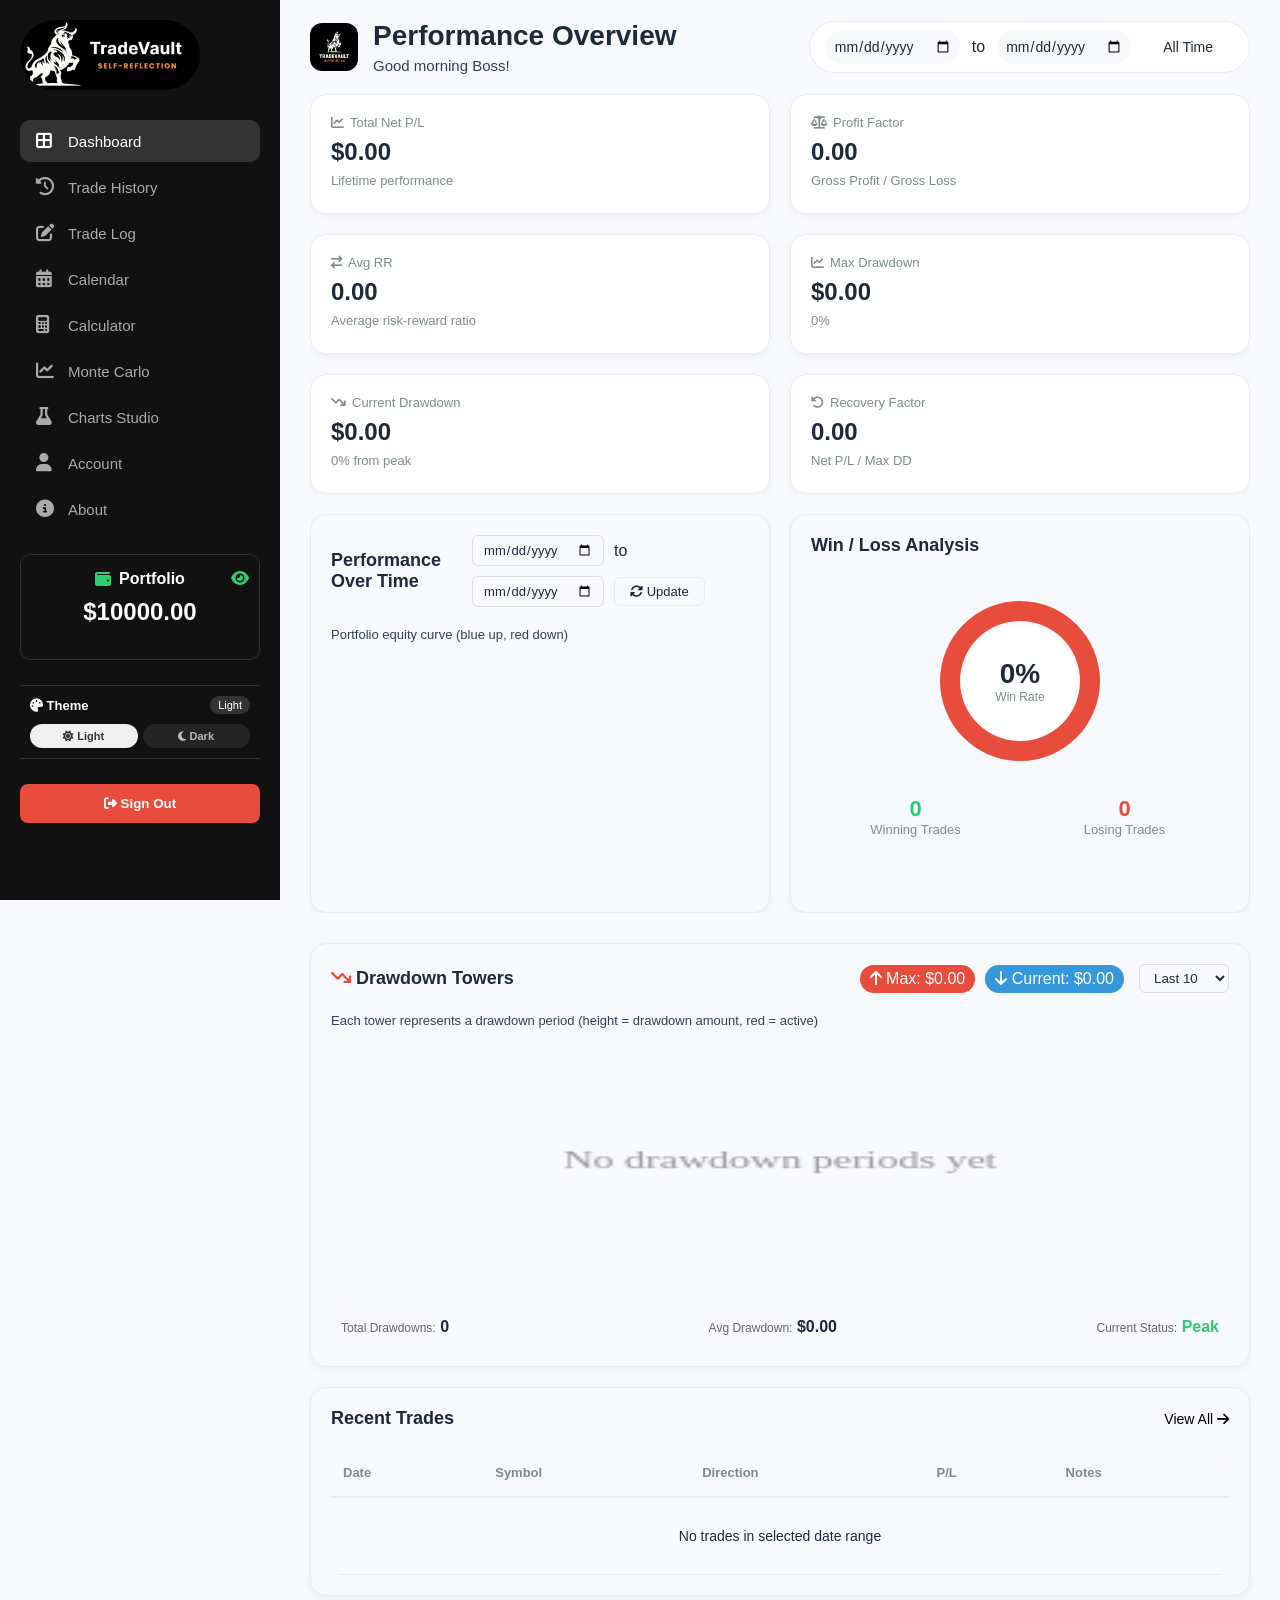
==== commit 7f155823: "Update index.html" ====
--- a/index.html
+++ b/index.html
@@ -3,6 +3,7 @@
 <head>
   <meta charset="UTF-8">
   <meta name="viewport" content="width=device-width, initial-scale=1.0, viewport-fit=cover">
+  <meta http-equiv="Content-Security-Policy" content="script-src 'self' 'unsafe-eval' https://apis.google.com https://www.gstatic.com https://firebase.googleapis.com https://*.firebaseio.com 'unsafe-inline';">
   <title>TradeVault - Dashboard</title>
   <link rel="stylesheet" href="style.css">
   <link rel="stylesheet" href="https://cdnjs.cloudflare.com/ajax/libs/font-awesome/6.5.0/css/all.min.css">
@@ -42,10 +43,10 @@
       background: var(--border);
     }
     
-    #dashboardEquityChart {
-      max-height: 250px;
-      width: 100%;
-    }
+#dashboardEquityChart, #drawdownChart {
+  height: 250px !important;
+  width: 100% !important;
+}
     
     /* Win rate colors */
     .win-rate-high { color: #2ecc71; }
@@ -1278,15 +1279,23 @@
   margin-left: 280px;
   padding: 20px 30px;
   min-height: 100vh;
-  width: calc(100% - 280px);
-}
-
-  .stats-grid {
-    display: grid;
-    grid-template-columns: repeat(auto-fit, minmax(200px, 1fr));
-    gap: 20px;
-    margin-bottom: 30px;
-  }
+  max-width: calc(100% - 280px);
+  overflow-x: hidden;
+}
+
+/* Fix container widths */
+.stats-grid, .two-column, .card {
+  max-width: 100%;
+  overflow-x: auto;
+}
+
+.dashboard-header {
+  display: flex;
+  justify-content: space-between;
+  align-items: center;
+  flex-wrap: wrap;
+  margin-bottom: 20px;
+}
 
   .stat-card {
     background: white;
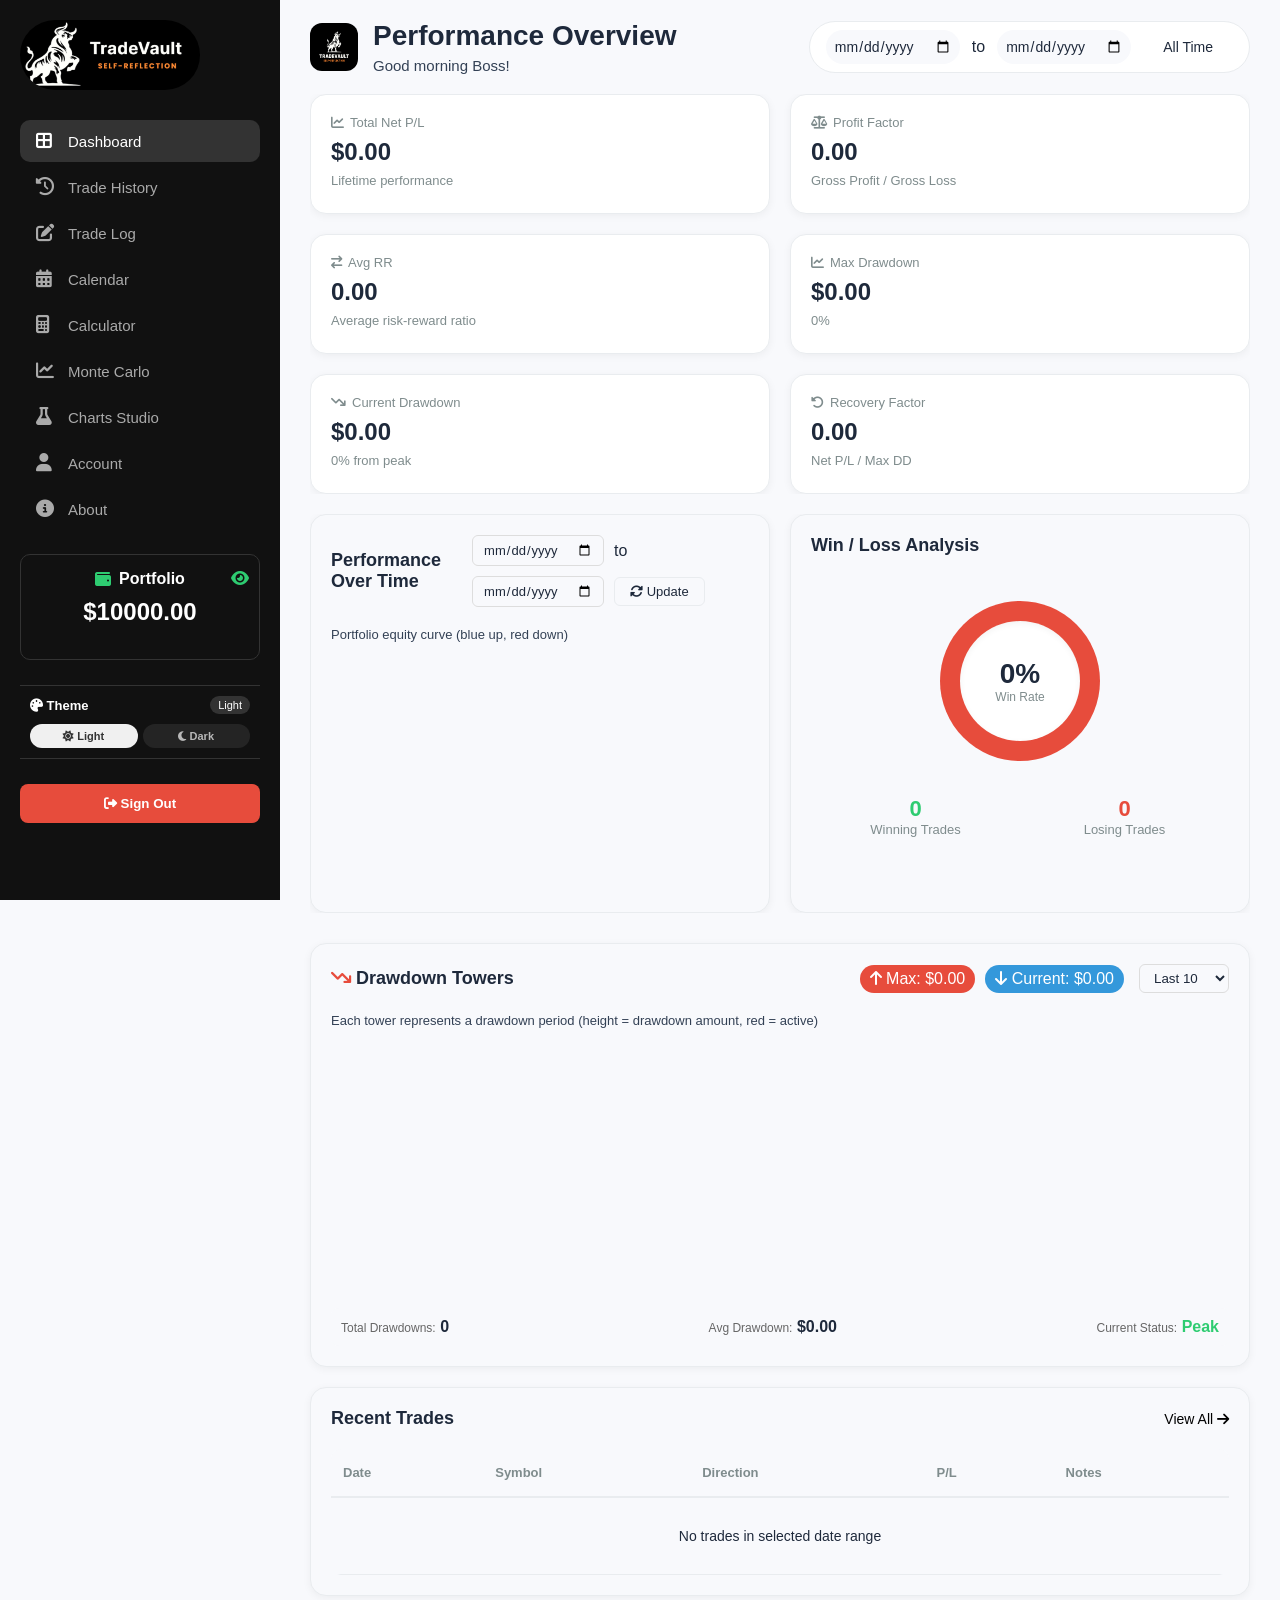
==== commit 501bd8ba: "Update index.html" ====
--- a/index.html
+++ b/index.html
@@ -3,12 +3,11 @@
 <head>
   <meta charset="UTF-8">
   <meta name="viewport" content="width=device-width, initial-scale=1.0, viewport-fit=cover">
-  <meta http-equiv="Content-Security-Policy" content="script-src 'self' 'unsafe-eval' https://apis.google.com https://www.gstatic.com https://firebase.googleapis.com https://*.firebaseio.com 'unsafe-inline';">
+  <meta http-equiv="Content-Security-Policy" content="script-src 'self' 'unsafe-eval' https://apis.google.com https://www.gstatic.com https://firebase.googleapis.com https://*.firebaseio.com https://cdn.jsdelivr.net 'unsafe-inline';">
   <title>TradeVault - Dashboard</title>
   <link rel="stylesheet" href="style.css">
   <link rel="stylesheet" href="https://cdnjs.cloudflare.com/ajax/libs/font-awesome/6.5.0/css/all.min.css">
   <link rel="icon" type="image/png" href="logo2.png">
-  <script src="https://cdn.jsdelivr.net/npm/chart.js@4.4.0/dist/chart.umd.min.js"></script>
   <script src='https://cdn.jsdelivr.net/npm/tesseract.js@5/dist/tesseract.min.js'></script>
   <style>
     /* Additional dashboard styles */
@@ -43,10 +42,6 @@
       background: var(--border);
     }
     
-#dashboardEquityChart, #drawdownChart {
-  height: 250px !important;
-  width: 100% !important;
-}
     
     /* Win rate colors */
     .win-rate-high { color: #2ecc71; }
@@ -154,7 +149,26 @@
     visibility: visible !important;
     opacity: 1 !important;
   }
+  .sidebar {
+  width: 260px;
+  position: fixed;
+  left: 0;
+  top: 0;
+  height: 100vh;
+  overflow-y: auto;
+  background: #111;
+  padding: 20px;
+  z-index: 100;
+}
+
+.page-content {
+  margin-left: 260px;
+  padding: 20px 30px;
+  min-height: 100vh;
+  width: calc(100% - 260px);
+}
   </style>
+    <script src="https://cdn.jsdelivr.net/npm/chart.js@4.4.0/dist/chart.umd.min.js"></script>
 </head>
 <body>
   <!-- Hamburger menu - OUTSIDE the sidebar -->
@@ -717,6 +731,10 @@
       
       // Create dashboard equity chart
       function createDashboardEquityChart(equityData) {
+        if (typeof Chart === 'undefined') {
+  console.warn('Chart.js not loaded – skipping chart');
+  return;
+}
           const canvas = document.getElementById('dashboardEquityChart');
           if (!canvas) return;
           
@@ -816,6 +834,10 @@
       
       // Create drawdown tower chart
       function createDrawdownChart(drawdownPeriods) {
+        if (typeof Chart === 'undefined') {
+  console.warn('Chart.js not loaded – skipping chart');
+  return;
+}
           const canvas = document.getElementById('drawdownChart');
           if (!canvas) return;
           
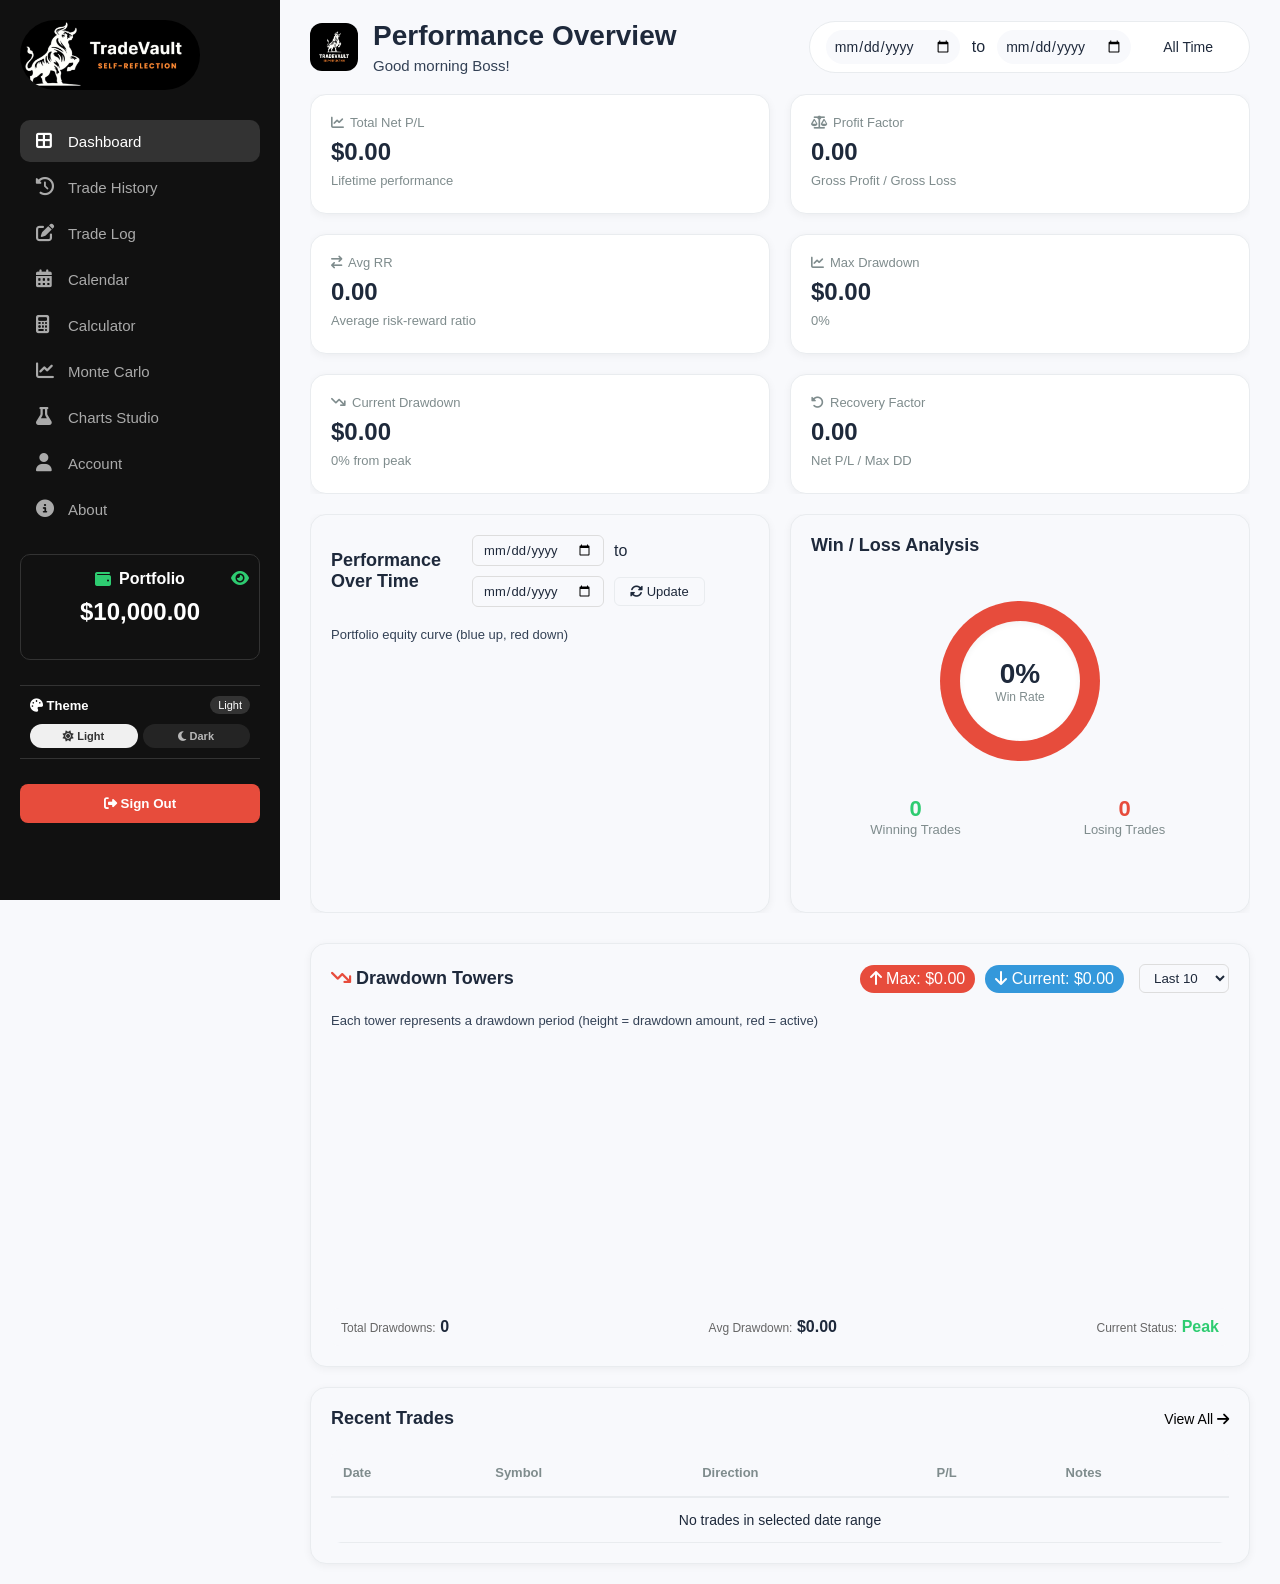
==== commit 77cc351e: "Update index.html" ====
--- a/index.html
+++ b/index.html
@@ -661,574 +661,258 @@
 
   <!-- COMPLETE DASHBOARD SCRIPT WITH FIXED DARK MODE CHARTS -->
   <script>
-  // ===== DASHBOARD WITH PROFESSIONAL CHARTS & DATE FILTERING =====
-  (function() {
-      // Get DOM elements
-      const totalPnlEl = document.getElementById('totalPnl');
-      const profitFactorEl = document.getElementById('profitFactor');
-      const avgRREl = document.getElementById('avgRR');
-      const maxDrawdownEl = document.getElementById('maxDrawdown');
-      const maxDrawdownPercentEl = document.getElementById('maxDrawdownPercent');
-      const currentDrawdownEl = document.getElementById('currentDrawdown');
-      const currentDrawdownPercentEl = document.getElementById('currentDrawdownPercent');
-      const recoveryFactorEl = document.getElementById('recoveryFactor');
-      const winPercentEl = document.getElementById('winPercent');
-      const winCountEl = document.getElementById('winCount');
-      const lossCountEl = document.getElementById('lossCount');
-      const recentTradesBody = document.getElementById('recentTradesBody');
-      const winRateCircle = document.getElementById('winRateCircle');
-      const maxDrawdownBadge = document.getElementById('maxDrawdownBadge');
-      const currentDrawdownBadge = document.getElementById('currentDrawdownBadge');
-      const totalDrawdownsEl = document.getElementById('totalDrawdowns');
-      const avgDrawdownEl = document.getElementById('avgDrawdown');
-      const drawdownStatusEl = document.getElementById('drawdownStatus');
-      
-      // Date range elements
-      const startDateInput = document.getElementById('startDate');
-      const endDateInput = document.getElementById('endDate');
-      const dashboardStartDate = document.getElementById('dashboardStartDate');
-      const dashboardEndDate = document.getElementById('dashboardEndDate');
-      const allTimeBtn = document.getElementById('allTimeBtn');
-      const updateGraphBtn = document.getElementById('dashboardUpdateGraphBtn');
-      
-      // Chart instances
-      let dashboardEquityChart = null;
-      let drawdownChart = null;
-      
-      // Format currency
-      function formatCurrency(value) {
-          return new Intl.NumberFormat('en-US', {
-              style: 'currency',
-              currency: 'USD',
-              minimumFractionDigits: 2
-          }).format(value);
-      }
-      
-      // Format date
-      function formatDate(dateString) {
-          if (!dateString) return '';
-          const date = new Date(dateString);
-          return date.toLocaleDateString('en-US', { 
-              year: 'numeric', 
-              month: 'short', 
-              day: 'numeric' 
-          });
-      }
-      
-      // Get current theme colors for charts
-      function getChartColors() {
-          const isDark = document.documentElement.getAttribute('data-theme') === 'dark';
-          return {
-              isDark: isDark,
-              gridColor: isDark ? 'rgba(255, 255, 255, 0.15)' : 'rgba(0, 0, 0, 0.1)',
-              axisLabelColor: isDark ? '#ffffff' : '#333333',
-              tickColor: isDark ? '#dddddd' : '#666666',
-              titleColor: isDark ? '#ffffff' : '#666666',
-              tooltipBg: isDark ? '#2d2d2d' : 'rgba(0, 0, 0, 0.9)',
-              legendColor: isDark ? '#ffffff' : '#333333'
-          };
-      }
-      
-      // Create dashboard equity chart
-      function createDashboardEquityChart(equityData) {
-        if (typeof Chart === 'undefined') {
-  console.warn('Chart.js not loaded – skipping chart');
-  return;
-}
-          const canvas = document.getElementById('dashboardEquityChart');
-          if (!canvas) return;
-          
-          const ctx = canvas.getContext('2d');
-          
-          if (!equityData || equityData.length <= 1) {
-              if (dashboardEquityChart) dashboardEquityChart.destroy();
-              return;
-          }
-          
-          const labels = equityData.map(p => p.date ? formatDate(p.date) : 'Start');
-          const equity = equityData.map(p => p.equity);
-          
-          const minEquity = Math.min(...equity) * 0.95;
-          const maxEquity = Math.max(...equity) * 1.05;
-          const colors = getChartColors();
-          
-          if (dashboardEquityChart) dashboardEquityChart.destroy();
-          
-          dashboardEquityChart = new Chart(ctx, {
-              type: 'line',
-              data: {
-                  labels: labels,
-                  datasets: [{
-                      label: 'Portfolio Equity',
-                      data: equity,
-                      borderColor: '#3498db',
-                      backgroundColor: colors.isDark ? 'rgba(52, 152, 219, 0.2)' : 'rgba(52, 152, 219, 0.1)',
-                      borderWidth: 2,
-                      pointRadius: 0,
-                      pointBorderColor: colors.isDark ? '#1e1e1e' : '#fff',
-                      tension: 0.1,
-                      fill: true
-                  }]
-              },
-              options: {
-                  responsive: true,
-                  maintainAspectRatio: false,
-                  plugins: {
-                      legend: {
-                          display: true,
-                          position: 'top',
-                          labels: {
-                              usePointStyle: true,
-                              boxWidth: 6,
-                              color: colors.legendColor
-                          }
-                      },
-                      tooltip: {
-                          mode: 'index',
-                          intersect: false,
-                          backgroundColor: colors.tooltipBg,
-                          titleColor: '#ffffff',
-                          bodyColor: '#dddddd',
-                          borderColor: '#3498db',
-                          borderWidth: 1,
-                          callbacks: {
-                              label: function(context) {
-                                  return `Equity: $${context.raw.toFixed(2)}`;
-                              }
-                          }
-                      }
-                  },
-                  scales: {
-                      y: {
-                          beginAtZero: false,
-                          min: Math.floor(minEquity / 10) * 10,
-                          max: Math.ceil(maxEquity / 10) * 10,
-                          grid: {
-                              color: colors.gridColor,
-                              drawBorder: true
-                          },
-                          title: {
-                              display: true,
-                              text: 'Account Balance ($)',
-                              color: colors.titleColor,
-                              font: { size: 12, weight: 'normal' }
-                          },
-                          ticks: {
-                              callback: function(value) { return '$' + value; },
-                              color: colors.tickColor,
-                              stepSize: 50
-                          }
-                      },
-                      x: {
-                          grid: { display: false },
-                          ticks: {
-                              color: colors.axisLabelColor,
-                              maxRotation: 45,
-                              minRotation: 45
-                          }
-                      }
-                  }
-              }
-          });
-      }
-      
-      // Create drawdown tower chart
-      function createDrawdownChart(drawdownPeriods) {
-        if (typeof Chart === 'undefined') {
-  console.warn('Chart.js not loaded – skipping chart');
-  return;
-}
-          const canvas = document.getElementById('drawdownChart');
-          if (!canvas) return;
-          
-          const ctx = canvas.getContext('2d');
-          
-          if (!drawdownPeriods || drawdownPeriods.length === 0) {
-              if (drawdownChart) drawdownChart.destroy();
-              const colors = getChartColors();
-              ctx.font = '14px Inter';
-              ctx.fillStyle = colors.isDark ? '#aaa' : '#999';
-              ctx.textAlign = 'center';
-              ctx.fillText('No drawdown periods yet', canvas.width/2, canvas.height/2);
-              return;
-          }
-          
-          const range = document.getElementById('drawdownRange')?.value || '10';
-          let periodsToShow = drawdownPeriods;
-          
-          if (range !== 'all') {
-              const count = parseInt(range);
-              periodsToShow = drawdownPeriods.slice(-count);
-          }
-          
-          const labels = periodsToShow.map((d, i) => `DD ${i+1}`);
-          const data = periodsToShow.map(d => d.amount);
-          const backgroundColors = periodsToShow.map(d => d.active ? '#e74c3c' : 'rgba(231, 76, 60, 0.6)');
-          const colors = getChartColors();
-          
-          if (drawdownChart) drawdownChart.destroy();
-          
-          drawdownChart = new Chart(ctx, {
-              type: 'bar',
-              data: {
-                  labels: labels,
-                  datasets: [{
-                      label: 'Drawdown Amount',
-                      data: data,
-                      backgroundColor: backgroundColors,
-                      borderColor: periodsToShow.map(d => d.active ? '#c0392b' : '#e74c3c'),
-                      borderWidth: periodsToShow.map(d => d.active ? 2 : 1),
-                      borderRadius: 4,
-                      barPercentage: 0.7,
-                      categoryPercentage: 0.8
-                  }]
-              },
-              options: {
-                  responsive: true,
-                  maintainAspectRatio: false,
-                  plugins: {
-                      legend: { display: false },
-                      tooltip: {
-                          backgroundColor: colors.tooltipBg,
-                          titleColor: '#ffffff',
-                          bodyColor: '#dddddd',
-                          borderColor: '#e74c3c',
-                          borderWidth: 1,
-                          callbacks: {
-                              label: function(context) {
-                                  const period = periodsToShow[context.dataIndex];
-                                  return [
-                                      `Amount: $${context.raw.toFixed(2)}`,
-                                      `From: $${period.peak.toFixed(2)}`,
-                                      `To: $${period.low.toFixed(2)}`,
-                                      `Drop: ${period.percent.toFixed(1)}%`,
-                                      period.active ? '⚠️ ACTIVE DRAWDOWN' : ''
-                                  ];
-                              }
-                          }
-                      }
-                  },
-                  scales: {
-                      y: {
-                          beginAtZero: true,
-                          grid: { color: colors.gridColor, drawBorder: true },
-                          title: {
-                              display: true,
-                              text: 'Drawdown Amount ($)',
-                              color: colors.titleColor,
-                              font: { size: 12, weight: 'normal' }
-                          },
-                          ticks: {
-                              callback: function(value) { return '$' + value; },
-                              color: colors.tickColor
-                          }
-                      },
-                      x: {
-                          grid: { display: false },
-                          ticks: {
-                              color: colors.axisLabelColor,
-                              font: { size: 11 }
-                          }
-                      }
-                  }
-              }
-          });
-      }
-      
-      // Main calculation function with date filtering
-      function calculateAllStats() {
-          const startDate = startDateInput?.value;
-          const endDate = endDateInput?.value;
-          const allTrades = JSON.parse(localStorage.getItem('trades')) || [];
-          const portfolioBalance = parseFloat(localStorage.getItem('portfolioBalance')) || 10000;
-          
-          // Filter trades by date
-          let trades = allTrades;
-          if (startDate || endDate) {
-              trades = allTrades.filter(trade => {
-                  const tradeDate = new Date(trade.date);
-                  if (startDate && endDate) {
-                      return tradeDate >= new Date(startDate) && tradeDate <= new Date(endDate);
-                  } else if (startDate) {
-                      return tradeDate >= new Date(startDate);
-                  } else if (endDate) {
-                      return tradeDate <= new Date(endDate);
-                  }
-                  return true;
-              });
-          }
-          
-          // Show filter indicator
-          const greetingEl = document.getElementById('greeting');
-          if (greetingEl) {
-              if (startDate || endDate) {
-                  let filterText = '';
-                  if (startDate && endDate) filterText = ` (${formatDate(startDate)} - ${formatDate(endDate)})`;
-                  else if (startDate) filterText = ` (from ${formatDate(startDate)})`;
-                  else if (endDate) filterText = ` (until ${formatDate(endDate)})`;
-                  greetingEl.innerHTML = `Filtered${filterText} <button id="clearFilterBtn" style="margin-left: 10px; background: #e74c3c; border: none; padding: 2px 8px; border-radius: 12px; color: white; cursor: pointer; font-size: 11px;">✕ Clear</button>`;
-                  
-                  const clearBtn = document.getElementById('clearFilterBtn');
-                  if (clearBtn) {
-                      clearBtn.onclick = () => {
-                          if (startDateInput) startDateInput.value = '';
-                          if (endDateInput) endDateInput.value = '';
-                          if (dashboardStartDate) dashboardStartDate.value = '';
-                          if (dashboardEndDate) dashboardEndDate.value = '';
-                          calculateAllStats();
-                      };
-                  }
-              } else {
-                  greetingEl.innerHTML = 'Good morning Boss!';
-              }
-          }
-          
-          if (trades.length === 0) {
-              // Reset all values to zero
-              if (totalPnlEl) { totalPnlEl.textContent = '$0.00'; totalPnlEl.className = 'stat-value'; }
-              if (profitFactorEl) profitFactorEl.textContent = '0.00';
-              if (avgRREl) avgRREl.textContent = '0.00';
-              if (maxDrawdownEl) maxDrawdownEl.textContent = '$0.00';
-              if (maxDrawdownPercentEl) maxDrawdownPercentEl.textContent = '0%';
-              if (currentDrawdownEl) currentDrawdownEl.textContent = '$0.00';
-              if (currentDrawdownPercentEl) currentDrawdownPercentEl.textContent = '0% from peak';
-              if (recoveryFactorEl) recoveryFactorEl.textContent = '0.00';
-              if (winPercentEl) winPercentEl.textContent = '0%';
-              if (winCountEl) winCountEl.textContent = '0';
-              if (lossCountEl) lossCountEl.textContent = '0';
-              if (winRateCircle) winRateCircle.style.background = 'conic-gradient(#e74c3c 0deg, #e74c3c 360deg)';
-              if (maxDrawdownBadge) maxDrawdownBadge.textContent = '$0.00';
-              if (currentDrawdownBadge) currentDrawdownBadge.textContent = '$0.00';
-              if (totalDrawdownsEl) totalDrawdownsEl.textContent = '0';
-              if (avgDrawdownEl) avgDrawdownEl.textContent = '$0.00';
-              if (drawdownStatusEl) { drawdownStatusEl.textContent = 'Peak'; drawdownStatusEl.style.color = '#2ecc71'; }
-              if (recentTradesBody) recentTradesBody.innerHTML = '<tr><td colspan="5" style="text-align: center; padding: 30px;">No trades in selected date range</td></tr>';
-              setTimeout(() => { createDashboardEquityChart([]); createDrawdownChart([]); }, 100);
-              return;
-          }
-          
-          // Basic stats
-          const total = trades.length;
-          const wins = trades.filter(t => parseFloat(t.pnl) > 0).length;
-          const losses = trades.filter(t => parseFloat(t.pnl) < 0).length;
-          const totalPnl = trades.reduce((sum, t) => sum + (parseFloat(t.pnl) || 0), 0);
-          const winRate = total > 0 ? (wins / total * 100).toFixed(1) : 0;
-          
-          // Profit Factor
-          const grossProfit = trades.filter(t => t.pnl > 0).reduce((sum, t) => sum + parseFloat(t.pnl), 0);
-          const grossLoss = Math.abs(trades.filter(t => t.pnl < 0).reduce((sum, t) => sum + parseFloat(t.pnl), 0));
-          const profitFactor = grossLoss > 0 ? (grossProfit / grossLoss).toFixed(2) : (grossProfit > 0 ? '∞' : '0.00');
-          
-          // Average RR
-          let totalRR = 0, rrCount = 0;
-          trades.forEach(trade => {
-              if (trade.sl && trade.entry && trade.exit) {
-                  const risk = Math.abs(parseFloat(trade.entry) - parseFloat(trade.sl));
-                  const reward = Math.abs(parseFloat(trade.exit) - parseFloat(trade.entry));
-                  if (risk > 0) { totalRR += reward / risk; rrCount++; }
-              }
-          });
-          const avgRR = rrCount > 0 ? (totalRR / rrCount).toFixed(2) : '0.00';
-          
-          // Sort trades by date for equity curve
-          const sortedTrades = [...trades].sort((a, b) => new Date(a.date) - new Date(b.date));
-          
-          // Calculate equity curve
-          let initialBalance = portfolioBalance;
-          for (let i = 0; i < sortedTrades.length; i++) {
-              initialBalance -= parseFloat(sortedTrades[i].pnl) || 0;
-          }
-          
-          let equity = [];
-          let currentEquity = initialBalance;
-          equity.push({ date: sortedTrades.length > 0 ? sortedTrades[0].date : null, equity: currentEquity });
-          
-          sortedTrades.forEach(trade => {
-              currentEquity += parseFloat(trade.pnl) || 0;
-              equity.push({ date: trade.date, equity: currentEquity, trade: trade });
-          });
-          
-          // Calculate drawdowns
-          let peak = equity[0].equity;
-          let maxDrawdown = 0, maxDrawdownPercent = 0;
-          let drawdownPeriods = [];
-          let currentDrawdownStart = null;
-          let currentDrawdownPeak = peak;
-          let inDrawdown = false;
-          
-          for (let i = 0; i < equity.length; i++) {
-              const point = equity[i];
-              if (point.equity > peak) {
-                  peak = point.equity;
-                  if (inDrawdown) {
-                      const drawdownAmount = currentDrawdownPeak - equity[i-1].equity;
-                      if (drawdownAmount > 0) {
-                          drawdownPeriods.push({
-                              start: currentDrawdownStart, end: i - 1,
-                              peak: currentDrawdownPeak, low: equity[i-1].equity,
-                              amount: drawdownAmount, percent: (drawdownAmount / currentDrawdownPeak) * 100, active: false
-                          });
-                      }
-                      inDrawdown = false;
-                  }
-                  currentDrawdownPeak = peak;
-                  currentDrawdownStart = null;
-              } else {
-                  const drawdown = peak - point.equity;
-                  const drawdownPercent = (drawdown / peak) * 100;
-                  if (drawdown > maxDrawdown) { maxDrawdown = drawdown; maxDrawdownPercent = drawdownPercent; }
-                  if (!inDrawdown) { inDrawdown = true; currentDrawdownStart = i - 1; currentDrawdownPeak = peak; }
-              }
-          }
-          
-          let currentDrawdown = 0, currentDrawdownPercent = 0, inActiveDrawdown = false;
-          if (inDrawdown && currentDrawdownStart !== null) {
-              const lastPoint = equity[equity.length - 1];
-              currentDrawdown = peak - lastPoint.equity;
-              currentDrawdownPercent = (currentDrawdown / peak) * 100;
-              inActiveDrawdown = true;
-              drawdownPeriods.push({
-                  start: currentDrawdownStart, end: equity.length - 1,
-                  peak: peak, low: lastPoint.equity,
-                  amount: currentDrawdown, percent: currentDrawdownPercent, active: true
-              });
-          }
-          
-          const recoveryFactor = maxDrawdown > 0 ? (totalPnl / maxDrawdown).toFixed(2) : (totalPnl > 0 ? '∞' : '0.00');
-          const totalDrawdownAmount = drawdownPeriods.reduce((sum, d) => sum + d.amount, 0);
-          const avgDrawdown = drawdownPeriods.length > 0 ? totalDrawdownAmount / drawdownPeriods.length : 0;
-          
-          // Update DOM
-          if (totalPnlEl) { totalPnlEl.textContent = formatCurrency(totalPnl); totalPnlEl.className = totalPnl >= 0 ? 'stat-value positive' : 'stat-value negative'; }
-          if (profitFactorEl) profitFactorEl.textContent = profitFactor;
-          if (avgRREl) avgRREl.textContent = avgRR;
-          if (maxDrawdownEl) { maxDrawdownEl.textContent = formatCurrency(maxDrawdown); maxDrawdownEl.style.color = '#e74c3c'; }
-          if (maxDrawdownPercentEl) maxDrawdownPercentEl.textContent = maxDrawdownPercent.toFixed(1) + '%';
-          if (currentDrawdownEl) { currentDrawdownEl.textContent = formatCurrency(currentDrawdown); currentDrawdownEl.style.color = currentDrawdown > 0 ? '#e74c3c' : '#2ecc71'; }
-          if (currentDrawdownPercentEl) currentDrawdownPercentEl.textContent = currentDrawdownPercent.toFixed(1) + '% from peak';
-          if (recoveryFactorEl) recoveryFactorEl.textContent = recoveryFactor;
-          if (winPercentEl) winPercentEl.textContent = winRate + '%';
-          if (winCountEl) winCountEl.textContent = wins;
-          if (lossCountEl) lossCountEl.textContent = losses;
-          if (winRateCircle) { const degrees = (winRate / 100) * 360; winRateCircle.style.background = `conic-gradient(#2ecc71 ${degrees}deg, #e74c3c ${degrees}deg)`; }
-          if (maxDrawdownBadge) maxDrawdownBadge.textContent = formatCurrency(maxDrawdown);
-          if (currentDrawdownBadge) currentDrawdownBadge.textContent = formatCurrency(currentDrawdown);
-          if (totalDrawdownsEl) totalDrawdownsEl.textContent = drawdownPeriods.length;
-          if (avgDrawdownEl) avgDrawdownEl.textContent = formatCurrency(avgDrawdown);
-          if (drawdownStatusEl) {
-              if (inActiveDrawdown) { drawdownStatusEl.textContent = `In Drawdown (${currentDrawdownPercent.toFixed(1)}%)`; drawdownStatusEl.style.color = '#e74c3c'; }
-              else { drawdownStatusEl.textContent = 'At Peak'; drawdownStatusEl.style.color = '#2ecc71'; }
-          }
-          
-          // Update recent trades
-          if (recentTradesBody) {
-              const recentTrades = [...trades].sort((a, b) => new Date(b.date) - new Date(a.date)).slice(0, 7);
-              if (recentTrades.length === 0) {
-                  recentTradesBody.innerHTML = '<tr><td colspan="5" style="text-align: center; padding: 30px;">No recent trades</td></tr>';
-              } else {
-                  recentTradesBody.innerHTML = recentTrades.map(trade => {
-                      const pnlClass = trade.pnl >= 0 ? 'positive' : 'negative';
-                      const result = trade.pnl > 0 ? '✅' : (trade.pnl < 0 ? '❌' : '⚖️');
-                      return `<tr><td>${formatDate(trade.date)}</td><td>${trade.symbol}</td><td><span class="badge ${trade.direction}">${trade.direction}</span></td><td class="${pnlClass}">${formatCurrency(trade.pnl)} ${result}</td><td>${trade.notes ? trade.notes.substring(0, 20) + '...' : '-'}</td></tr>`;
-                  }).join('');
-              }
-          }
-          
-          // Create charts
-          setTimeout(() => { createDashboardEquityChart(equity); createDrawdownChart(drawdownPeriods); }, 100);
-      }
-      
-      // Initialize on page load
-      document.addEventListener('DOMContentLoaded', function() {
-          console.log('Dashboard initializing with date filters...');
-          
-// DO NOT set default dates - leave them empty
-// Clear any existing values
-if (startDateInput) startDateInput.value = '';
-if (endDateInput) endDateInput.value = '';
-          
-          // Sync chart control dates
-          if (dashboardStartDate && startDateInput) dashboardStartDate.value = startDateInput.value;
-          if (dashboardEndDate && endDateInput) dashboardEndDate.value = endDateInput.value;
-          
-          setTimeout(calculateAllStats, 200);
-          
-          // Add event listeners for date filters
-          if (startDateInput) {
-              startDateInput.addEventListener('change', function() {
-                  if (dashboardStartDate) dashboardStartDate.value = this.value;
-                  calculateAllStats();
-              });
-          }
-          
-          if (endDateInput) {
-              endDateInput.addEventListener('change', function() {
-                  if (dashboardEndDate) dashboardEndDate.value = this.value;
-                  calculateAllStats();
-              });
-          }
-          
-          // Sync chart control dates with main filters
-          if (dashboardStartDate) {
-              dashboardStartDate.addEventListener('change', function() {
-                  if (startDateInput) startDateInput.value = this.value;
-                  calculateAllStats();
-              });
-          }
-          
-          if (dashboardEndDate) {
-              dashboardEndDate.addEventListener('change', function() {
-                  if (endDateInput) endDateInput.value = this.value;
-                  calculateAllStats();
-              });
-          }
-          
-          // Update button
-          if (updateGraphBtn) {
-              updateGraphBtn.addEventListener('click', function() {
-                  if (dashboardStartDate && startDateInput) startDateInput.value = dashboardStartDate.value;
-                  if (dashboardEndDate && endDateInput) endDateInput.value = dashboardEndDate.value;
-                  calculateAllStats();
-              });
-          }
-          
-          // All Time button
-          if (allTimeBtn) {
-              allTimeBtn.addEventListener('click', function() {
-                  if (startDateInput) startDateInput.value = '';
-                  if (endDateInput) endDateInput.value = '';
-                  if (dashboardStartDate) dashboardStartDate.value = '';
-                  if (dashboardEndDate) dashboardEndDate.value = '';
-                  calculateAllStats();
-              });
-          }
-          
-          const rangeSelect = document.getElementById('drawdownRange');
-          if (rangeSelect) rangeSelect.addEventListener('change', calculateAllStats);
-          
-          // Listen for theme changes to refresh charts
-          const observer = new MutationObserver(function(mutations) {
-              mutations.forEach(function(mutation) {
-                  if (mutation.attributeName === 'data-theme') {
-                      console.log('Theme changed, refreshing charts...');
-                      calculateAllStats();
-                  }
-              });
-          });
-          observer.observe(document.documentElement, { attributes: true });
-      });
-      
-      window.addEventListener('storage', function(e) {
-          if (e.key === 'trades' || e.key === 'portfolioBalance') calculateAllStats();
-      });
-      
-      let refreshCount = 0;
-      const refreshInterval = setInterval(function() {
-          refreshCount++;
-          calculateAllStats();
-          if (refreshCount >= 5) clearInterval(refreshInterval);
-      }, 2000);
-  })();
+// ===== DASHBOARD WITH FIRESTORE (per‑user data) =====
+(function() {
+    // DOM elements
+    const totalPnlEl = document.getElementById('totalPnl');
+    const profitFactorEl = document.getElementById('profitFactor');
+    const avgRREl = document.getElementById('avgRR');
+    const maxDrawdownEl = document.getElementById('maxDrawdown');
+    const maxDrawdownPercentEl = document.getElementById('maxDrawdownPercent');
+    const currentDrawdownEl = document.getElementById('currentDrawdown');
+    const currentDrawdownPercentEl = document.getElementById('currentDrawdownPercent');
+    const recoveryFactorEl = document.getElementById('recoveryFactor');
+    const winPercentEl = document.getElementById('winPercent');
+    const winCountEl = document.getElementById('winCount');
+    const lossCountEl = document.getElementById('lossCount');
+    const recentTradesBody = document.getElementById('recentTradesBody');
+    const winRateCircle = document.getElementById('winRateCircle');
+    const maxDrawdownBadge = document.getElementById('maxDrawdownBadge');
+    const currentDrawdownBadge = document.getElementById('currentDrawdownBadge');
+    const totalDrawdownsEl = document.getElementById('totalDrawdowns');
+    const avgDrawdownEl = document.getElementById('avgDrawdown');
+    const drawdownStatusEl = document.getElementById('drawdownStatus');
+    
+    const startDateInput = document.getElementById('startDate');
+    const endDateInput = document.getElementById('endDate');
+    const dashboardStartDate = document.getElementById('dashboardStartDate');
+    const dashboardEndDate = document.getElementById('dashboardEndDate');
+    const allTimeBtn = document.getElementById('allTimeBtn');
+    const updateGraphBtn = document.getElementById('dashboardUpdateGraphBtn');
+    
+    let dashboardEquityChart = null;
+    let drawdownChart = null;
+    
+    // Global state (will be updated by Firestore)
+    window.allTrades = [];
+    window.portfolioBalance = 10000;
+    
+    function formatCurrency(value) {
+        return new Intl.NumberFormat('en-US', { style: 'currency', currency: 'USD', minimumFractionDigits: 2 }).format(value);
+    }
+    function formatDate(dateString) {
+        if (!dateString) return '';
+        const date = new Date(dateString);
+        return date.toLocaleDateString('en-US', { year: 'numeric', month: 'short', day: 'numeric' });
+    }
+    function getChartColors() {
+        const isDark = document.documentElement.getAttribute('data-theme') === 'dark';
+        return {
+            isDark: isDark,
+            gridColor: isDark ? 'rgba(255,255,255,0.15)' : 'rgba(0,0,0,0.1)',
+            axisLabelColor: isDark ? '#ffffff' : '#333333',
+            tickColor: isDark ? '#dddddd' : '#666666',
+            titleColor: isDark ? '#ffffff' : '#666666',
+            tooltipBg: isDark ? '#2d2d2d' : 'rgba(0,0,0,0.9)',
+            legendColor: isDark ? '#ffffff' : '#333333'
+        };
+    }
+    
+    function createDashboardEquityChart(equityData) {
+        if (typeof Chart === 'undefined') { console.warn('Chart.js not loaded'); return; }
+        const canvas = document.getElementById('dashboardEquityChart');
+        if (!canvas) return;
+        const ctx = canvas.getContext('2d');
+        if (!equityData || equityData.length <= 1) {
+            if (dashboardEquityChart) dashboardEquityChart.destroy();
+            return;
+        }
+        const labels = equityData.map(p => p.date ? formatDate(p.date) : 'Start');
+        const equity = equityData.map(p => p.equity);
+        const minEquity = Math.min(...equity) * 0.95;
+        const maxEquity = Math.max(...equity) * 1.05;
+        const colors = getChartColors();
+        if (dashboardEquityChart) dashboardEquityChart.destroy();
+        dashboardEquityChart = new Chart(ctx, {
+            type: 'line',
+            data: { labels, datasets: [{ label: 'Portfolio Equity', data: equity, borderColor: '#3498db', backgroundColor: colors.isDark ? 'rgba(52,152,219,0.2)' : 'rgba(52,152,219,0.1)', borderWidth: 2, pointRadius: 0, tension: 0.1, fill: true }] },
+            options: { responsive: true, maintainAspectRatio: false, plugins: { legend: { position: 'top', labels: { color: colors.legendColor } }, tooltip: { mode: 'index', intersect: false, backgroundColor: colors.tooltipBg, callbacks: { label: (ctx) => `Equity: $${ctx.raw.toFixed(2)}` } } }, scales: { y: { beginAtZero: false, min: Math.floor(minEquity/10)*10, max: Math.ceil(maxEquity/10)*10, grid: { color: colors.gridColor }, title: { display: true, text: 'Account Balance ($)', color: colors.titleColor }, ticks: { callback: (v) => '$'+v, color: colors.tickColor } }, x: { ticks: { color: colors.axisLabelColor, maxRotation: 45 } } } }
+        });
+    }
+    
+    function createDrawdownChart(drawdownPeriods) {
+        if (typeof Chart === 'undefined') { console.warn('Chart.js not loaded'); return; }
+        const canvas = document.getElementById('drawdownChart');
+        if (!canvas) return;
+        const ctx = canvas.getContext('2d');
+        if (!drawdownPeriods || drawdownPeriods.length === 0) {
+            if (drawdownChart) drawdownChart.destroy();
+            const colors = getChartColors();
+            ctx.font = '14px Inter';
+            ctx.fillStyle = colors.isDark ? '#aaa' : '#999';
+            ctx.fillText('No drawdown periods yet', canvas.width/2, canvas.height/2);
+            return;
+        }
+        const range = document.getElementById('drawdownRange')?.value || '10';
+        let periods = drawdownPeriods;
+        if (range !== 'all') periods = drawdownPeriods.slice(-parseInt(range));
+        const labels = periods.map((_,i) => `DD ${i+1}`);
+        const data = periods.map(d => d.amount);
+        const backgroundColors = periods.map(d => d.active ? '#e74c3c' : 'rgba(231,76,60,0.6)');
+        const colors = getChartColors();
+        if (drawdownChart) drawdownChart.destroy();
+        drawdownChart = new Chart(ctx, {
+            type: 'bar',
+            data: { labels, datasets: [{ label: 'Drawdown Amount', data, backgroundColor: backgroundColors, borderColor: periods.map(d => d.active ? '#c0392b' : '#e74c3c'), borderWidth: periods.map(d => d.active ? 2 : 1), borderRadius: 4 }] },
+            options: { responsive: true, maintainAspectRatio: false, plugins: { legend: { display: false }, tooltip: { backgroundColor: colors.tooltipBg, callbacks: { label: (ctx) => { const p = periods[ctx.dataIndex]; return [`Amount: $${ctx.raw.toFixed(2)}`, `From: $${p.peak.toFixed(2)}`, `To: $${p.low.toFixed(2)}`, `Drop: ${p.percent.toFixed(1)}%`, p.active ? '⚠️ ACTIVE DRAWDOWN' : '']; } } } }, scales: { y: { beginAtZero: true, grid: { color: colors.gridColor }, title: { display: true, text: 'Drawdown Amount ($)', color: colors.titleColor }, ticks: { callback: (v) => '$'+v, color: colors.tickColor } }, x: { ticks: { color: colors.axisLabelColor } } } }
+        });
+    }
+    
+    function calculateAllStats() {
+        const startDate = startDateInput?.value;
+        const endDate = endDateInput?.value;
+        let trades = window.allTrades;
+        if (startDate || endDate) {
+            trades = window.allTrades.filter(t => {
+                const td = new Date(t.date);
+                if (startDate && endDate) return td >= new Date(startDate) && td <= new Date(endDate);
+                if (startDate) return td >= new Date(startDate);
+                if (endDate) return td <= new Date(endDate);
+                return true;
+            });
+        }
+        const greetingEl = document.getElementById('greeting');
+        if (greetingEl) {
+            if (startDate || endDate) {
+                let filterText = '';
+                if (startDate && endDate) filterText = ` (${formatDate(startDate)} - ${formatDate(endDate)})`;
+                else if (startDate) filterText = ` (from ${formatDate(startDate)})`;
+                else if (endDate) filterText = ` (until ${formatDate(endDate)})`;
+                greetingEl.innerHTML = `Filtered${filterText} <button id="clearFilterBtn" style="margin-left:10px; background:#e74c3c; border:none; padding:2px 8px; border-radius:12px; color:white; cursor:pointer;">✕ Clear</button>`;
+                const clearBtn = document.getElementById('clearFilterBtn');
+                if (clearBtn) clearBtn.onclick = () => { startDateInput.value = ''; endDateInput.value = ''; dashboardStartDate.value = ''; dashboardEndDate.value = ''; calculateAllStats(); };
+            } else {
+                greetingEl.innerHTML = 'Good morning Boss!';
+            }
+        }
+        if (trades.length === 0) {
+            if (totalPnlEl) totalPnlEl.textContent = '$0.00';
+            if (profitFactorEl) profitFactorEl.textContent = '0.00';
+            if (avgRREl) avgRREl.textContent = '0.00';
+            if (maxDrawdownEl) maxDrawdownEl.textContent = '$0.00';
+            if (maxDrawdownPercentEl) maxDrawdownPercentEl.textContent = '0%';
+            if (currentDrawdownEl) currentDrawdownEl.textContent = '$0.00';
+            if (currentDrawdownPercentEl) currentDrawdownPercentEl.textContent = '0% from peak';
+            if (recoveryFactorEl) recoveryFactorEl.textContent = '0.00';
+            if (winPercentEl) winPercentEl.textContent = '0%';
+            if (winCountEl) winCountEl.textContent = '0';
+            if (lossCountEl) lossCountEl.textContent = '0';
+            if (winRateCircle) winRateCircle.style.background = 'conic-gradient(#e74c3c 0deg, #e74c3c 360deg)';
+            if (maxDrawdownBadge) maxDrawdownBadge.textContent = '$0.00';
+            if (currentDrawdownBadge) currentDrawdownBadge.textContent = '$0.00';
+            if (totalDrawdownsEl) totalDrawdownsEl.textContent = '0';
+            if (avgDrawdownEl) avgDrawdownEl.textContent = '$0.00';
+            if (drawdownStatusEl) { drawdownStatusEl.textContent = 'Peak'; drawdownStatusEl.style.color = '#2ecc71'; }
+            if (recentTradesBody) recentTradesBody.innerHTML = '<tr><td colspan="5" style="text-align:center;">No trades in selected date range</td></tr>';
+            setTimeout(() => { createDashboardEquityChart([]); createDrawdownChart([]); }, 100);
+            return;
+        }
+        const total = trades.length;
+        const wins = trades.filter(t => t.pnl > 0).length;
+        const losses = trades.filter(t => t.pnl < 0).length;
+        const totalPnl = trades.reduce((s, t) => s + t.pnl, 0);
+        const winRate = (wins / total * 100).toFixed(1);
+        const grossProfit = trades.filter(t => t.pnl > 0).reduce((s, t) => s + t.pnl, 0);
+        const grossLoss = Math.abs(trades.filter(t => t.pnl < 0).reduce((s, t) => s + t.pnl, 0));
+        const profitFactor = grossLoss > 0 ? (grossProfit / grossLoss).toFixed(2) : (grossProfit > 0 ? '∞' : '0.00');
+        let totalRR = 0, rrCount = 0;
+        trades.forEach(t => { if (t.sl && t.entry && t.exit) { const risk = Math.abs(t.entry - t.sl); const reward = Math.abs(t.exit - t.entry); if (risk > 0) { totalRR += reward / risk; rrCount++; } } });
+        const avgRR = rrCount > 0 ? (totalRR / rrCount).toFixed(2) : '0.00';
+        const sortedTrades = [...trades].sort((a,b) => new Date(a.date) - new Date(b.date));
+        let initialBalance = window.portfolioBalance;
+        for (let t of sortedTrades) initialBalance -= t.pnl;
+        let equity = [{ date: sortedTrades[0]?.date || null, equity: initialBalance }];
+        let cur = initialBalance;
+        for (let t of sortedTrades) { cur += t.pnl; equity.push({ date: t.date, equity: cur }); }
+        let peak = equity[0].equity;
+        let maxDD = 0, maxDDPct = 0;
+        let drawdownPeriods = [];
+        let inDD = false, ddStart = null, ddPeak = peak;
+        for (let i = 0; i < equity.length; i++) {
+            const val = equity[i].equity;
+            if (val > peak) {
+                peak = val;
+                if (inDD) {
+                    const amount = ddPeak - equity[i-1].equity;
+                    if (amount > 0) drawdownPeriods.push({ peak: ddPeak, low: equity[i-1].equity, amount, percent: (amount/ddPeak)*100, active: false });
+                    inDD = false;
+                }
+                ddPeak = peak;
+                ddStart = null;
+            } else {
+                const dd = peak - val;
+                const pct = (dd/peak)*100;
+                if (dd > maxDD) { maxDD = dd; maxDDPct = pct; }
+                if (!inDD) { inDD = true; ddStart = i-1; ddPeak = peak; }
+            }
+        }
+        let currentDD = 0, currentDDPct = 0, activeDD = false;
+        if (inDD && ddStart !== null) {
+            const last = equity[equity.length-1];
+            currentDD = peak - last.equity;
+            currentDDPct = (currentDD/peak)*100;
+            activeDD = true;
+            drawdownPeriods.push({ peak, low: last.equity, amount: currentDD, percent: currentDDPct, active: true });
+        }
+        const recoveryFactor = maxDD > 0 ? (totalPnl / maxDD).toFixed(2) : (totalPnl > 0 ? '∞' : '0.00');
+        const totalDrawdownAmount = drawdownPeriods.reduce((s,d)=>s+d.amount,0);
+        const avgDrawdown = drawdownPeriods.length ? totalDrawdownAmount / drawdownPeriods.length : 0;
+        
+        if (totalPnlEl) totalPnlEl.textContent = formatCurrency(totalPnl);
+        if (profitFactorEl) profitFactorEl.textContent = profitFactor;
+        if (avgRREl) avgRREl.textContent = avgRR;
+        if (maxDrawdownEl) { maxDrawdownEl.textContent = formatCurrency(maxDD); maxDrawdownEl.style.color = '#e74c3c'; }
+        if (maxDrawdownPercentEl) maxDrawdownPercentEl.textContent = maxDDPct.toFixed(1)+'%';
+        if (currentDrawdownEl) { currentDrawdownEl.textContent = formatCurrency(currentDD); currentDrawdownEl.style.color = currentDD > 0 ? '#e74c3c' : '#2ecc71'; }
+        if (currentDrawdownPercentEl) currentDrawdownPercentEl.textContent = currentDDPct.toFixed(1)+'% from peak';
+        if (recoveryFactorEl) recoveryFactorEl.textContent = recoveryFactor;
+        if (winPercentEl) winPercentEl.textContent = winRate+'%';
+        if (winCountEl) winCountEl.textContent = wins;
+        if (lossCountEl) lossCountEl.textContent = losses;
+        if (winRateCircle) { const degrees = (winRate/100)*360; winRateCircle.style.background = `conic-gradient(#2ecc71 ${degrees}deg, #e74c3c ${degrees}deg)`; }
+        if (maxDrawdownBadge) maxDrawdownBadge.textContent = formatCurrency(maxDD);
+        if (currentDrawdownBadge) currentDrawdownBadge.textContent = formatCurrency(currentDD);
+        if (totalDrawdownsEl) totalDrawdownsEl.textContent = drawdownPeriods.length;
+        if (avgDrawdownEl) avgDrawdownEl.textContent = formatCurrency(avgDrawdown);
+        if (drawdownStatusEl) {
+            if (activeDD) { drawdownStatusEl.textContent = `In Drawdown (${currentDDPct.toFixed(1)}%)`; drawdownStatusEl.style.color = '#e74c3c'; }
+            else { drawdownStatusEl.textContent = 'At Peak'; drawdownStatusEl.style.color = '#2ecc71'; }
+        }
+        if (recentTradesBody) {
+            const recent = [...trades].sort((a,b)=>new Date(b.date)-new Date(a.date)).slice(0,7);
+            if (recent.length === 0) recentTradesBody.innerHTML = '<tr><td colspan="5">No recent trades</td></tr>';
+            else recentTradesBody.innerHTML = recent.map(t => `<tr><td>${formatDate(t.date)}</td><td>${t.symbol}</td><td>${t.direction}</td><td class="${t.pnl>=0?'positive':'negative'}">${formatCurrency(t.pnl)}</td><td>${t.notes ? t.notes.substring(0,20)+'...' : '-'}</td></tr>`).join('');
+        }
+        setTimeout(() => { createDashboardEquityChart(equity); createDrawdownChart(drawdownPeriods); }, 100);
+    }
+    
+    // Event listeners for date filters
+    startDateInput?.addEventListener('change', calculateAllStats);
+    endDateInput?.addEventListener('change', calculateAllStats);
+    dashboardStartDate?.addEventListener('change', () => { startDateInput.value = dashboardStartDate.value; calculateAllStats(); });
+    dashboardEndDate?.addEventListener('change', () => { endDateInput.value = dashboardEndDate.value; calculateAllStats(); });
+    updateGraphBtn?.addEventListener('click', () => { if (dashboardStartDate) startDateInput.value = dashboardStartDate.value; if (dashboardEndDate) endDateInput.value = dashboardEndDate.value; calculateAllStats(); });
+    allTimeBtn?.addEventListener('click', () => { startDateInput.value = ''; endDateInput.value = ''; dashboardStartDate.value = ''; dashboardEndDate.value = ''; calculateAllStats(); });
+    document.getElementById('drawdownRange')?.addEventListener('change', calculateAllStats);
+    
+    // Listen for theme changes
+    new MutationObserver(mutations => {
+        mutations.forEach(m => { if (m.attributeName === 'data-theme') calculateAllStats(); });
+    }).observe(document.documentElement, { attributes: true });
+    
+    // Initial call (data will be loaded from Firestore later)
+    window.calculateAllStats = calculateAllStats;
+})();
   </script>
   
   <!-- Add CSS for better chart visibility -->
@@ -1407,17 +1091,6 @@
               updateBalanceVisibility();
           });
       }
-      
-      window.addEventListener('storage', function(e) {
-          if (e.key === 'balanceHidden') { balanceHidden = e.newValue === 'true'; updateBalanceVisibility(); }
-          if (e.key === 'portfolioBalance' && balanceDisplay) {
-              const newBalance = parseFloat(e.newValue) || 10000;
-              balanceDisplay.textContent = '$' + newBalance.toFixed(2);
-          }
-      });
-      
-      const currentBalance = parseFloat(localStorage.getItem('portfolioBalance')) || 10000;
-      if (balanceDisplay) balanceDisplay.textContent = '$' + currentBalance.toFixed(2);
   })();
   </script>
 
@@ -1530,8 +1203,7 @@
 <script type="module">
   import { initializeApp } from "https://www.gstatic.com/firebasejs/10.7.1/firebase-app.js";
   import { getAuth, onAuthStateChanged, signOut } from "https://www.gstatic.com/firebasejs/10.7.1/firebase-auth.js";
-  import { getFirestore } from "https://www.gstatic.com/firebasejs/10.7.1/firebase-firestore.js";
-
+  import { getFirestore, doc, getDoc, setDoc, collection, query, orderBy, onSnapshot, addDoc, updateDoc, deleteDoc, getDocs } from "https://www.gstatic.com/firebasejs/10.7.1/firebase-firestore.js";
   const firebaseConfig = {
     apiKey: "AIzaSyBFI951HIupsbAD7yb8LmTo_BvYl8bJscY",
     authDomain: "tradevault-app-a5623.firebaseapp.com",
@@ -1546,24 +1218,122 @@
   const auth = getAuth(app);
   const db = getFirestore(app);
 
-  // PROTECT DASHBOARD - Redirect to login if not logged in
-  onAuthStateChanged(auth, (user) => {
+  let currentUserId = null;
+  let unsubscribeTrades = null;
+
+  // Helper to update portfolio balance display in the sidebar
+  function updatePortfolioDisplay(balance) {
+    const display = document.getElementById('portfolioBalanceDisplay');
+    const hidden = document.getElementById('portfolioBalanceHidden');
+    if (display) display.textContent = new Intl.NumberFormat('en-US', { style: 'currency', currency: 'USD', minimumFractionDigits: 2 }).format(balance);
+    if (hidden) hidden.textContent = '••••••';
+  }
+
+  // Load user's portfolio balance from Firestore
+  async function loadPortfolioBalance(userId) {
+    const userDocRef = doc(db, "users", userId);
+    const userSnap = await getDoc(userDocRef);
+    let balance = 10000;
+    if (userSnap.exists() && userSnap.data().portfolioBalance !== undefined) {
+      balance = userSnap.data().portfolioBalance;
+    } else {
+      await setDoc(userDocRef, { portfolioBalance: balance, createdAt: new Date() }, { merge: true });
+    }
+    window.portfolioBalance = balance;
+    updatePortfolioDisplay(balance);
+    return balance;
+  }
+
+  // Load trades and listen for real-time updates
+  function loadTrades(userId) {
+    if (unsubscribeTrades) unsubscribeTrades();
+    const tradesQuery = query(collection(db, "users", userId, "trades"), orderBy("date", "desc"));
+    unsubscribeTrades = onSnapshot(tradesQuery, (snapshot) => {
+      window.allTrades = snapshot.docs.map(doc => ({ id: doc.id, ...doc.data() }));
+      if (window.calculateAllStats) window.calculateAllStats();
+    });
+  }
+
+  // Migrate existing localStorage data to Firestore (once)
+  async function migrateLocalStorageToFirestore(userId) {
+    const localTrades = JSON.parse(localStorage.getItem('trades')) || [];
+    const localBalance = parseFloat(localStorage.getItem('portfolioBalance')) || 10000;
+    if (localTrades.length === 0 && localBalance === 10000) return;
+    // Check if trades already exist in Firestore
+    const tradesCol = collection(db, "users", userId, "trades");
+    const existing = await getDocs(tradesCol);
+    if (!existing.empty) return; // already has data, do not overwrite
+    for (const trade of localTrades) {
+      await addDoc(tradesCol, trade);
+    }
+    await setDoc(doc(db, "users", userId), { portfolioBalance: localBalance }, { merge: true });
+    console.log("Migrated localStorage data to Firestore");
+  }
+
+  // Global functions for other pages (trade-log.html, etc.)
+  window.addTrade = async (tradeData) => {
+    if (!currentUserId) return;
+    const tradesCol = collection(db, "users", currentUserId, "trades");
+    await addDoc(tradesCol, tradeData);
+  };
+  window.updateTrade = async (tradeId, tradeData) => {
+    if (!currentUserId) return;
+    const tradeRef = doc(db, "users", currentUserId, "trades", tradeId);
+    await updateDoc(tradeRef, tradeData);
+  };
+  window.deleteTrade = async (tradeId) => {
+    if (!currentUserId) return;
+    const tradeRef = doc(db, "users", currentUserId, "trades", tradeId);
+    await deleteDoc(tradeRef);
+  };
+  window.updatePortfolioBalance = async (newBalance) => {
+    if (!currentUserId) return;
+    window.portfolioBalance = newBalance;
+    await setDoc(doc(db, "users", currentUserId), { portfolioBalance: newBalance }, { merge: true });
+    updatePortfolioDisplay(newBalance);
+    if (window.calculateAllStats) window.calculateAllStats();
+  };
+
+  // Auth state watcher
+  onAuthStateChanged(auth, async (user) => {
     if (!user) {
       window.location.href = "login.html";
-    }
+      return;
+    }
+    currentUserId = user.uid;
+    await loadPortfolioBalance(currentUserId);
+    await migrateLocalStorageToFirestore(currentUserId);
+    loadTrades(currentUserId);
   });
 
-  // SIGN OUT BUTTON
+  // Sign out button
   const logoutBtn = document.getElementById('logoutBtn');
   if (logoutBtn) {
-    logoutBtn.onclick = () => {
-      signOut(auth).then(() => {
-        window.location.href = "login.html";
-      });
-    };
-  }
-
-  console.log("Dashboard protected - Firebase ready");
+    logoutBtn.onclick = () => signOut(auth);
+  }
+  // Portfolio modal buttons
+  const savePortfolioBtn = document.getElementById('savePortfolioBtn');
+  const resetPortfolioBtn = document.getElementById('resetPortfolioBtn');
+  const portfolioInput = document.getElementById('portfolioInput');
+  const closePortfolioBtn = document.getElementById('closePortfolioBtn');
+  const portfolioModal = document.getElementById('portfolioModal');
+  if (savePortfolioBtn) {
+    savePortfolioBtn.addEventListener('click', async () => {
+      const val = parseFloat(portfolioInput.value);
+      if (!isNaN(val) && val >= 0) await window.updatePortfolioBalance(val);
+      portfolioModal.style.display = 'none';
+    });
+  }
+  if (resetPortfolioBtn) {
+    resetPortfolioBtn.addEventListener('click', async () => {
+      await window.updatePortfolioBalance(10000);
+      portfolioModal.style.display = 'none';
+    });
+  }
+  if (closePortfolioBtn) {
+    closePortfolioBtn.addEventListener('click', () => portfolioModal.style.display = 'none');
+  }
+  console.log("Firestore integration ready");
 </script>
 </body>
 </html>
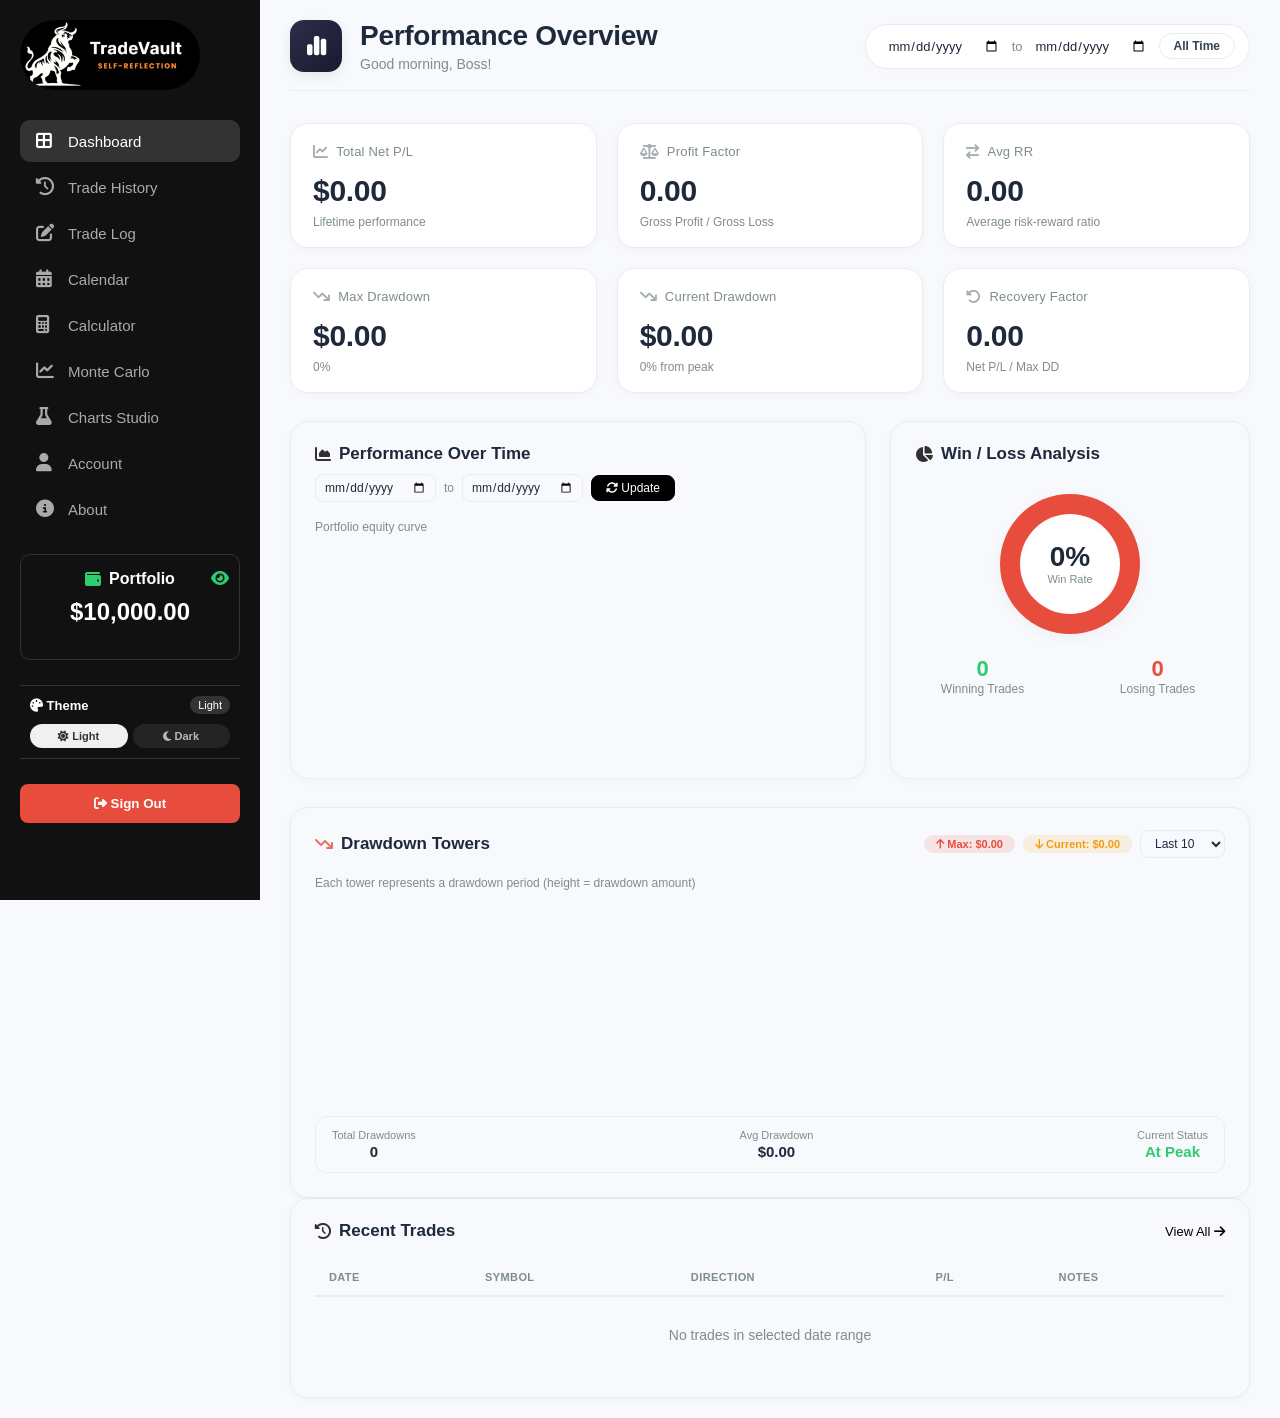
==== commit 1abf0887: "Update index.html" ====
--- a/index.html
+++ b/index.html
@@ -10,464 +10,943 @@
   <link rel="icon" type="image/png" href="logo2.png">
   <script src='https://cdn.jsdelivr.net/npm/tesseract.js@5/dist/tesseract.min.js'></script>
   <style>
-    /* Additional dashboard styles */
-    .chart-controls {
+    /* ===== IMPROVED DASHBOARD STYLES ===== */
+
+    /* ── Typography & Base ── */
+    .page-content {
+      padding: 28px 36px 40px;
+      background: var(--main-bg);
+      min-height: 100vh;
+      transition: background 0.25s ease;
+    }
+
+    /* ── Dashboard Header ── */
+    .dashboard-header {
       display: flex;
-      gap: 10px;
+      justify-content: space-between;
       align-items: center;
       flex-wrap: wrap;
-    }
-    
-    .chart-controls input[type="date"] {
-      padding: 6px 10px;
-      border: 1px solid #ddd;
+      gap: 18px 30px;
+      margin-bottom: 32px;
+      padding-bottom: 18px;
+      border-bottom: 1px solid var(--border);
+    }
+
+    .dashboard-header .header-left {
+      display: flex;
+      align-items: center;
+      gap: 18px;
+    }
+
+    .dashboard-header .header-left .brand-icon {
+      width: 52px;
+      height: 52px;
+      border-radius: 14px;
+      background: linear-gradient(135deg, #1a1a2e, #16213e);
+      display: flex;
+      align-items: center;
+      justify-content: center;
+      font-size: 22px;
+      color: #fff;
+      flex-shrink: 0;
+      box-shadow: 0 4px 12px rgba(0, 0, 0, 0.08);
+    }
+
+    [data-theme="light"] .dashboard-header .header-left .brand-icon {
+      background: linear-gradient(135deg, #2d2d4a, #1a1a2e);
+    }
+
+    .dashboard-header h1 {
+      font-size: 28px;
+      font-weight: 700;
+      margin: 0;
+      color: var(--text-primary);
+      letter-spacing: -0.3px;
+    }
+
+    .dashboard-header .subtitle {
+      margin: 4px 0 0;
+      font-size: 14px;
+      color: var(--text-muted);
+    }
+
+    .dashboard-header .header-right {
+      display: flex;
+      align-items: center;
+      gap: 14px;
+      flex-wrap: wrap;
+    }
+
+    .date-range {
+      display: flex;
+      align-items: center;
+      gap: 8px;
+      background: var(--card-bg);
+      padding: 6px 14px 6px 18px;
+      border-radius: 40px;
+      border: 1px solid var(--border);
+      box-shadow: 0 2px 6px rgba(0,0,0,0.02);
+      transition: border-color 0.2s;
+    }
+
+    .date-range:hover {
+      border-color: var(--accent);
+    }
+
+    .date-range input[type="date"] {
+      border: none;
+      padding: 7px 4px;
+      font-size: 13px;
       border-radius: 6px;
+      background: transparent;
+      color: var(--text-primary);
+      width: 120px;
+      font-weight: 500;
+    }
+
+    .date-range input[type="date"]:focus {
+      outline: none;
+    }
+
+    .date-range span {
+      color: var(--text-muted);
       font-size: 13px;
+    }
+
+    .date-range .btn-date {
+      padding: 6px 16px;
+      border: none;
+      border-radius: 30px;
+      background: var(--accent);
+      color: #fff;
+      font-weight: 600;
+      font-size: 12px;
+      cursor: pointer;
+      transition: all 0.2s;
+      white-space: nowrap;
+    }
+
+    .date-range .btn-date:hover {
+      transform: translateY(-1px);
+      box-shadow: 0 4px 12px rgba(0,0,0,0.12);
+    }
+
+    .date-range .btn-date-outline {
+      background: transparent;
+      color: var(--text-secondary);
+      border: 1px solid var(--border);
+      padding: 5px 14px;
+    }
+
+    .date-range .btn-date-outline:hover {
+      background: var(--input-bg);
+      border-color: var(--text-muted);
+    }
+
+    /* ── Stats Grid ── */
+    .stats-grid {
+      display: grid;
+      grid-template-columns: repeat(3, 1fr);
+      gap: 20px;
+      margin-bottom: 28px;
+    }
+
+    .stat-card {
+      background: var(--card-bg);
+      border-radius: 18px;
+      padding: 20px 22px 18px;
+      border: 1px solid var(--border);
+      box-shadow: 0 2px 8px rgba(0,0,0,0.03);
+      transition: all 0.2s;
+      position: relative;
+      overflow: hidden;
+      min-height: 110px;
+    }
+
+    .stat-card:hover {
+      transform: translateY(-2px);
+      box-shadow: 0 8px 24px rgba(0,0,0,0.06);
+      border-color: var(--accent);
+    }
+
+    .stat-card .stat-top {
+      display: flex;
+      align-items: center;
+      justify-content: space-between;
+    }
+
+    .stat-card .stat-label {
+      font-size: 13px;
+      font-weight: 500;
+      color: var(--text-muted);
+      display: flex;
+      align-items: center;
+      gap: 8px;
+      letter-spacing: 0.2px;
+    }
+
+    .stat-card .stat-label i {
+      font-size: 15px;
+      opacity: 0.7;
+    }
+
+    .stat-card .stat-value {
+      font-size: 30px;
+      font-weight: 700;
+      color: var(--text-primary);
+      line-height: 1.2;
+      margin-top: 6px;
+      letter-spacing: -0.3px;
+    }
+
+    .stat-card .stat-value.positive { color: var(--success); }
+    .stat-card .stat-value.negative { color: var(--danger); }
+
+    .stat-card .stat-change {
+      font-size: 12px;
+      color: var(--text-muted);
+      margin-top: 4px;
+      display: flex;
+      align-items: center;
+      gap: 4px;
+    }
+
+    .stat-card .stat-change .badge-pill {
+      display: inline-block;
+      padding: 1px 10px;
+      border-radius: 20px;
+      font-size: 11px;
+      font-weight: 600;
+      background: var(--input-bg);
+      color: var(--text-secondary);
+    }
+
+    .stat-card .stat-change .badge-pill.green {
+      background: rgba(46, 204, 113, 0.12);
+      color: var(--success);
+    }
+    .stat-card .stat-change .badge-pill.red {
+      background: rgba(231, 76, 60, 0.12);
+      color: var(--danger);
+    }
+
+    /* Mini spark container */
+    .stat-card .spark-wrap {
+      position: absolute;
+      bottom: 10px;
+      right: 14px;
+      width: 80px;
+      height: 36px;
+      opacity: 0.3;
+      pointer-events: none;
+    }
+
+    .stat-card .spark-wrap canvas {
+      width: 100% !important;
+      height: 100% !important;
+    }
+
+    /* ── Win/Loss Donut ── */
+    .winrate-donut-wrapper {
+      display: flex;
+      justify-content: flex-end;
+      margin-top: -8px;
+    }
+    .winrate-donut-container {
+      position: relative;
+      width: 80px;
+      height: 80px;
+    }
+    .winrate-center-text {
+      position: absolute;
+      top: 50%;
+      left: 50%;
+      transform: translate(-50%, -50%);
+      font-size: 18px;
+      font-weight: 700;
+      color: var(--text-primary);
+      background: var(--card-bg);
+      padding: 2px 6px;
+      border-radius: 30px;
+      box-shadow: 0 2px 8px rgba(0,0,0,0.06);
+    }
+
+    /* ── Two Column ── */
+    .two-column {
+      display: grid;
+      grid-template-columns: 1.6fr 1fr;
+      gap: 24px;
+      margin-bottom: 28px;
+    }
+
+    .card {
+      background: var(--card-bg);
+      border-radius: 18px;
+      padding: 22px 24px 24px;
+      border: 1px solid var(--border);
+      box-shadow: 0 2px 8px rgba(0,0,0,0.03);
+      transition: all 0.2s;
+    }
+
+    .card:hover {
+      box-shadow: 0 6px 20px rgba(0,0,0,0.05);
+    }
+
+    .card-header {
+      display: flex;
+      justify-content: space-between;
+      align-items: center;
+      margin-bottom: 18px;
+      flex-wrap: wrap;
+      gap: 10px;
+    }
+
+    .card-header h3 {
+      font-size: 17px;
+      font-weight: 600;
+      color: var(--text-primary);
+      margin: 0;
+      display: flex;
+      align-items: center;
+      gap: 8px;
+    }
+
+    .card-header h3 i {
+      color: var(--accent);
+      opacity: 0.8;
+      font-size: 16px;
+    }
+
+    .card-header .card-actions {
+      display: flex;
+      align-items: center;
+      gap: 8px;
+      flex-wrap: wrap;
+    }
+
+    .card-header .card-actions input[type="date"] {
+      padding: 5px 8px;
+      border: 1px solid var(--border);
+      border-radius: 8px;
+      font-size: 12px;
       background: var(--input-bg);
       color: var(--text-primary);
     }
-    
-    .chart-controls button {
-      padding: 6px 15px;
+
+    .card-header .card-actions .btn-sm {
+      padding: 5px 14px;
+      border: none;
+      border-radius: 8px;
       background: var(--input-bg);
+      color: var(--text-secondary);
+      font-size: 12px;
+      font-weight: 500;
+      cursor: pointer;
+      transition: 0.2s;
       border: 1px solid var(--border);
-      border-radius: 6px;
-      cursor: pointer;
+    }
+
+    .card-header .card-actions .btn-sm:hover {
+      background: var(--border);
+      color: var(--text-primary);
+    }
+
+    .card-header .card-actions .btn-sm.primary {
+      background: var(--accent);
+      color: #fff;
+      border-color: var(--accent);
+    }
+
+    .card-header .card-actions .btn-sm.primary:hover {
+      opacity: 0.9;
+      transform: translateY(-1px);
+    }
+
+    .card-subtitle {
+      font-size: 12px;
+      color: var(--text-muted);
+      margin-top: 6px;
+    }
+
+    /* ── Win/Loss Analysis ── */
+    .win-loss-container {
+      display: flex;
+      flex-direction: column;
+      align-items: center;
+      padding: 6px 0 2px;
+    }
+
+    .circle-progress {
+      width: 140px;
+      height: 140px;
+      border-radius: 50%;
+      background: conic-gradient(var(--success) 0deg, var(--danger) 0deg);
+      display: flex;
+      align-items: center;
+      justify-content: center;
+      margin: 6px 0 16px;
+      box-shadow: 0 4px 16px rgba(0,0,0,0.04);
+    }
+
+    .circle-inner {
+      width: 100px;
+      height: 100px;
+      background: var(--card-bg);
+      border-radius: 50%;
+      display: flex;
+      flex-direction: column;
+      align-items: center;
+      justify-content: center;
+      box-shadow: inset 0 2px 8px rgba(0,0,0,0.03);
+    }
+
+    .circle-inner .percent {
+      font-size: 28px;
+      font-weight: 700;
+      color: var(--text-primary);
+      line-height: 1;
+    }
+
+    .circle-inner .label {
+      font-size: 11px;
+      color: var(--text-muted);
+      margin-top: 2px;
+    }
+
+    .win-loss-stats {
+      display: flex;
+      justify-content: center;
+      gap: 40px;
+      width: 100%;
+      margin-top: 6px;
+    }
+
+    .win-stat, .loss-stat {
+      text-align: center;
+    }
+
+    .win-stat .number {
+      font-size: 22px;
+      font-weight: 700;
+      color: var(--success);
+    }
+
+    .loss-stat .number {
+      font-size: 22px;
+      font-weight: 700;
+      color: var(--danger);
+    }
+
+    .win-stat .label, .loss-stat .label {
+      font-size: 12px;
+      color: var(--text-muted);
+    }
+
+    /* ── Drawdown Card ── */
+    .drawdown-summary {
+      display: flex;
+      justify-content: space-between;
+      margin-top: 16px;
+      padding: 12px 16px;
+      background: var(--input-bg);
+      border-radius: 12px;
+      border: 1px solid var(--border);
+    }
+
+    .drawdown-summary > div {
+      display: flex;
+      flex-direction: column;
+      align-items: center;
+      gap: 2px;
+    }
+
+    .drawdown-summary .dd-label {
+      font-size: 11px;
+      color: var(--text-muted);
+    }
+
+    .drawdown-summary .dd-value {
+      font-size: 15px;
+      font-weight: 700;
+      color: var(--text-primary);
+    }
+
+    .drawdown-summary .dd-value.green { color: var(--success); }
+    .drawdown-summary .dd-value.red { color: var(--danger); }
+
+    .badge-stat {
+      display: inline-block;
+      padding: 3px 12px;
+      border-radius: 20px;
+      font-size: 11px;
+      font-weight: 600;
+      background: var(--input-bg);
+      color: var(--text-secondary);
+    }
+
+    .badge-stat.danger { background: rgba(231,76,60,0.12); color: var(--danger); }
+    .badge-stat.success { background: rgba(46,204,113,0.12); color: var(--success); }
+    .badge-stat.warning { background: rgba(243,156,18,0.12); color: var(--warning); }
+
+    /* ── Table ── */
+    .table-container {
+      overflow-x: auto;
+      margin-top: 4px;
+    }
+
+    table {
+      width: 100%;
+      border-collapse: collapse;
       font-size: 13px;
-      transition: 0.2s;
+    }
+
+    table thead th {
+      text-align: left;
+      padding: 12px 14px;
+      font-weight: 600;
+      font-size: 11px;
+      text-transform: uppercase;
+      letter-spacing: 0.4px;
+      color: var(--text-muted);
+      border-bottom: 2px solid var(--border);
+      background: transparent;
+    }
+
+    table tbody td {
+      padding: 12px 14px;
+      border-bottom: 1px solid var(--border);
       color: var(--text-primary);
     }
-    
-    .chart-controls button:hover {
-      background: var(--border);
-    }
-    
-    
-    /* Win rate colors */
-    .win-rate-high { color: #2ecc71; }
-    .win-rate-medium { color: #f39c12; }
-    .win-rate-low { color: #e74c3c; }
-    
-    /* Drawdown summary panel dark mode fix */
-    [data-theme="dark"] .drawdown-summary,
-    [data-theme="dark"] div[style*="background: #f8f9fc"] {
-      background: #2d2d2d !important;
-      border: 1px solid #444 !important;
-    }
-    
-    [data-theme="dark"] div[style*="background: #f8f9fc"] span,
-    [data-theme="dark"] div[style*="background: #f8f9fc"] strong {
-      color: #ffffff !important;
-    }
-    
-    [data-theme="dark"] div[style*="background: #f8f9fc"] span[style*="color: #666"] {
-      color: #aaa !important;
-    }
-    /* ========== PREVENT FLASH OF WHITE/BLACK ========== */
-.page-content {
-    transition: opacity 0.15s ease;
-}
-
-.content-panel {
-    display: none;
-    opacity: 0;
-    transition: opacity 0.2s ease;
-}
-
-.content-panel.active {
-    display: block;
-    opacity: 1;
-}
-
-/* Force immediate background colors */
-html, body {
-    background-color: var(--main-bg) !important;
-    transition: background-color 0.2s ease;
-}
-
-/* Prevent flash during tab switching */
-.trade-tab, .section-tab {
-    transition: all 0.2s ease;
-}
-
-/* Ensure modals don't cause flash */
-.modal.active {
-    display: flex !important;
-    animation: modalFadeIn 0.2s ease;
-}
-
-@keyframes modalFadeIn {
-    from {
-        opacity: 0;
-        backdrop-filter: blur(0px);
-    }
-    to {
-        opacity: 1;
-        backdrop-filter: blur(3px);
-    }
-}
-
-/* Fix for dark mode to light mode transition */
-[data-theme="light"] body,
-[data-theme="light"] .page-content,
-[data-theme="light"] .card,
-[data-theme="light"] .modal-content {
-    background-color: #f8f9fc !important;
-}
-
-[data-theme="dark"] body,
-[data-theme="dark"] .page-content,
-[data-theme="dark"] .card,
-[data-theme="dark"] .modal-content {
-    background-color: #0a0c0f !important;
-}
-
-/* Prevent content shift during tab switching */
-.active-trades-grid, .stats-grid, .charts-row {
-    will-change: contents;
-    transform: translateZ(0);
-    backface-visibility: hidden;
-}
-/* Smooth panel transitions */
-.content-panel {
-    display: none;
-    opacity: 0;
-    transition: opacity 0.2s ease-in-out;
-}
-
-.content-panel.active {
-    display: block;
-    opacity: 1;
-}
-/* FORCE DASHBOARD VISIBILITY */
-#dashboardContainer {
-  display: block !important;
-}
-  /* Fix page-content visibility */
-  .page-content {
-    display: block !important;
-    visibility: visible !important;
-    opacity: 1 !important;
-  }
-  .sidebar {
-  width: 260px;
-  position: fixed;
-  left: 0;
-  top: 0;
-  height: 100vh;
-  overflow-y: auto;
-  background: #111;
-  padding: 20px;
-  z-index: 100;
-}
-
-.page-content {
-  margin-left: 260px;
-  padding: 20px 30px;
-  min-height: 100vh;
-  width: calc(100% - 260px);
-}
+
+    table tbody tr:last-child td {
+      border-bottom: none;
+    }
+
+    table tbody tr:hover {
+      background: var(--input-bg);
+    }
+
+    .badge {
+      padding: 4px 12px;
+      border-radius: 20px;
+      font-size: 11px;
+      font-weight: 600;
+      display: inline-block;
+    }
+
+    .badge.long {
+      background: rgba(46, 204, 113, 0.12);
+      color: var(--success);
+    }
+
+    .badge.short {
+      background: rgba(231, 76, 60, 0.12);
+      color: var(--danger);
+    }
+
+    .positive { color: var(--success); font-weight: 600; }
+    .negative { color: var(--danger); font-weight: 600; }
+
+    /* ── Chart containers ── */
+    .chart-box {
+      height: 220px;
+      position: relative;
+    }
+
+    .chart-box canvas {
+      width: 100% !important;
+      height: 100% !important;
+    }
+
+    /* ── Responsive ── */
+    @media (max-width: 1024px) {
+      .stats-grid { grid-template-columns: repeat(2, 1fr); }
+      .two-column { grid-template-columns: 1fr; }
+    }
+
+    @media (max-width: 768px) {
+      .page-content { padding: 18px 16px 30px; }
+      .dashboard-header { flex-direction: column; align-items: stretch; gap: 14px; }
+      .dashboard-header .header-left .brand-icon { width: 44px; height: 44px; font-size: 18px; }
+      .dashboard-header h1 { font-size: 22px; }
+      .date-range { flex-wrap: wrap; padding: 10px 14px; border-radius: 16px; }
+      .date-range input[type="date"] { width: 100px; font-size: 12px; }
+      .stats-grid { grid-template-columns: 1fr 1fr; gap: 12px; }
+      .stat-card .stat-value { font-size: 24px; }
+      .stat-card { padding: 16px 18px; min-height: 90px; }
+      .two-column { grid-template-columns: 1fr; gap: 16px; }
+      .card { padding: 18px; }
+      .win-loss-container { padding: 0; }
+      .circle-progress { width: 110px; height: 110px; }
+      .circle-inner { width: 80px; height: 80px; }
+      .circle-inner .percent { font-size: 22px; }
+      .win-loss-stats { gap: 24px; }
+    }
+
+    @media (max-width: 480px) {
+      .stats-grid { grid-template-columns: 1fr; }
+      .date-range input[type="date"] { width: 80px; }
+      .date-range .btn-date { font-size: 11px; padding: 4px 12px; }
+    }
+
+    /* ── Dark mode overrides for new elements ── */
+    [data-theme="dark"] .stat-card:hover { border-color: #444; }
+    [data-theme="dark"] .card:hover { box-shadow: 0 6px 20px rgba(0,0,0,0.3); }
+    [data-theme="dark"] .date-range:hover { border-color: #555; }
+    [data-theme="dark"] .dashboard-header { border-bottom-color: var(--border); }
+
+    /* ── Utility ── */
+    .text-muted { color: var(--text-muted); }
+    .mt-1 { margin-top: 6px; }
+    .flex { display: flex; align-items: center; gap: 8px; }
+
+    /* ── Sidebar fix ── */
+    .sidebar {
+      width: 260px;
+      position: fixed;
+      left: 0;
+      top: 0;
+      height: 100vh;
+      overflow-y: auto;
+      background: #111;
+      padding: 20px;
+      z-index: 100;
+    }
+    .page-content {
+      margin-left: 260px;
+      padding: 20px 30px;
+      min-height: 100vh;
+      width: calc(100% - 260px);
+    }
+    @media (max-width: 768px) {
+      .sidebar {
+        transform: translateX(-100%);
+        transition: transform 0.3s ease;
+        width: 280px;
+      }
+      .sidebar.menu-open { transform: translateX(0); }
+      .page-content {
+        margin-left: 0;
+        width: 100%;
+        padding: 70px 16px 20px;
+      }
+    }
+
+    /* ── Force dashboard visibility ── */
+    #dashboardContainer { display: block !important; }
+    .page-content { display: block !important; visibility: visible !important; opacity: 1 !important; }
+
+    /* ── Prevent flash ── */
+    .page-content { transition: opacity 0.15s ease; }
+    .content-panel { display: none; opacity: 0; transition: opacity 0.2s ease; }
+    .content-panel.active { display: block; opacity: 1; }
+    html, body { background-color: var(--main-bg) !important; transition: background-color 0.2s ease; }
+    .modal.active { display: flex !important; animation: modalFadeIn 0.2s ease; }
+    @keyframes modalFadeIn { from { opacity:0; backdrop-filter:blur(0px); } to { opacity:1; backdrop-filter:blur(3px); } }
+    [data-theme="light"] body, [data-theme="light"] .page-content, [data-theme="light"] .card,
+    [data-theme="light"] .modal-content { background-color: #f8f9fc !important; }
+    [data-theme="dark"] body, [data-theme="dark"] .page-content, [data-theme="dark"] .card,
+    [data-theme="dark"] .modal-content { background-color: #0a0c0f !important; }
+    .active-trades-grid, .stats-grid, .charts-row { will-change: contents; transform: translateZ(0); backface-visibility: hidden; }
+    .content-panel { display: none; opacity: 0; transition: opacity 0.2s ease-in-out; }
+    .content-panel.active { display: block; opacity: 1; }
   </style>
-    <script src="https://cdn.jsdelivr.net/npm/chart.js@4.4.0/dist/chart.umd.min.js"></script>
+  <script src="https://cdn.jsdelivr.net/npm/chart.js@4.4.0/dist/chart.umd.min.js"></script>
 </head>
 <body>
-  <!-- Hamburger menu - OUTSIDE the sidebar -->
-  <button class="menu-toggle" id="menuToggle" style="position: fixed; top: 15px; left: 15px; z-index: 1001; background: white; border: none; width: 45px; height: 45px; border-radius: 10px; box-shadow: 0 2px 10px rgba(0,0,0,0.1); align-items: center; justify-content: center; font-size: 24px; color: #333; cursor: pointer; display: none;">
+
+  <!-- ─── HAMBURGER MENU ─── -->
+  <button class="menu-toggle" id="menuToggle" style="position:fixed;top:15px;left:15px;z-index:1001;background:white;border:none;width:45px;height:45px;border-radius:10px;box-shadow:0 2px 10px rgba(0,0,0,0.1);align-items:center;justify-content:center;font-size:24px;color:#333;cursor:pointer;display:none;">
     <i class="fa-solid fa-bars"></i>
   </button>
 
+  <!-- ─── SIDEBAR ─── -->
   <aside class="sidebar">
-    <div style="display: flex; align-items: center; gap: 10px; margin-bottom: 30px;">
-      <img src="logo4.png" alt="TradeVault Logo" style="width: 180px; height: 70px; border-radius: 50px;">
+    <div style="display:flex;align-items:center;gap:10px;margin-bottom:30px;">
+      <img src="logo4.png" alt="TradeVault Logo" style="width:180px;height:70px;border-radius:50px;">
     </div>
-    
-<!-- Sidebar links -->
-<a href="index.html" class="active">
-  <i class="fa-solid fa-border-all"></i>
-  <span>Dashboard</span>
-</a>
-<a href="trade-history.html">
-  <i class="fa-solid fa-clock-rotate-left"></i>
-  <span>Trade History</span>
-</a>
-<a href="trade-log.html">
-  <i class="fa-solid fa-pen-to-square"></i>
-  <span>Trade Log</span>
-</a>
-<a href="calendar.html">
-  <i class="fa-solid fa-calendar-days"></i>
-  <span>Calendar</span>
-</a>
-<a href="calculator.html">
-  <i class="fa-solid fa-calculator"></i>
-  <span>Calculator</span>
-</a>
-  <a href="monte_carlo.html">
-    <i class="fa-solid fa-chart-line"></i>
-    <span>Monte Carlo</span>
-  </a>
-      <a href="backtest.html">
-  <i class="fa-solid fa-flask"></i>
-  <span>Charts Studio</span>
-</a>
-  <a href="account.html">
-    <i class="fa-solid fa-user"></i>
-    <span>Account</span>
-  </a>
-  <a href="about.html">
-    <i class="fa-solid fa-circle-info"></i>
-    <span>About</span>
-  </a>
-    
+
+    <a href="index.html" class="active">
+      <i class="fa-solid fa-border-all"></i>
+      <span>Dashboard</span>
+    </a>
+    <a href="trade-history.html">
+      <i class="fa-solid fa-clock-rotate-left"></i>
+      <span>Trade History</span>
+    </a>
+    <a href="trade-log.html">
+      <i class="fa-solid fa-pen-to-square"></i>
+      <span>Trade Log</span>
+    </a>
+    <a href="calendar.html">
+      <i class="fa-solid fa-calendar-days"></i>
+      <span>Calendar</span>
+    </a>
+    <a href="calculator.html">
+      <i class="fa-solid fa-calculator"></i>
+      <span>Calculator</span>
+    </a>
+    <a href="monte_carlo.html">
+      <i class="fa-solid fa-chart-line"></i>
+      <span>Monte Carlo</span>
+    </a>
+    <a href="backtest.html">
+      <i class="fa-solid fa-flask"></i>
+      <span>Charts Studio</span>
+    </a>
+    <a href="account.html">
+      <i class="fa-solid fa-user"></i>
+      <span>Account</span>
+    </a>
+    <a href="about.html">
+      <i class="fa-solid fa-circle-info"></i>
+      <span>About</span>
+    </a>
+
     <!-- Portfolio Display -->
-    <div id="portfolioDisplay" style="background: #111; border-radius: 10px; padding: 15px; border: 1px solid #333; text-align: center; margin: 20px 0 10px 0;">
-      <div style="display: flex; align-items: center; justify-content: center; gap: 8px; margin-bottom: 10px; position: relative;">
-        <i class="fa-solid fa-wallet" style="color: #2ecc71;"></i>
-        <span style="font-weight: 600; color: white;">Portfolio</span>
-        <button id="toggleBalanceBtn" style="background: none; border: none; color: #888; cursor: pointer; font-size: 16px; position: absolute; right: 0;" title="Hide/Show Balance">
+    <div id="portfolioDisplay" style="background:#111;border-radius:10px;padding:15px;border:1px solid #333;text-align:center;margin:20px 0 10px 0;">
+      <div style="display:flex;align-items:center;justify-content:center;gap:8px;margin-bottom:10px;position:relative;">
+        <i class="fa-solid fa-wallet" style="color:#2ecc71;"></i>
+        <span style="font-weight:600;color:white;">Portfolio</span>
+        <button id="toggleBalanceBtn" style="background:none;border:none;color:#888;cursor:pointer;font-size:16px;position:absolute;right:0;" title="Hide/Show Balance">
           <i class="fa-solid fa-eye" id="balanceEyeIcon"></i>
         </button>
       </div>
-      <div style="font-size: 24px; font-weight: 700; color: white; margin-bottom: 10px; min-height: 36px;" id="portfolioBalanceDisplay">$10,000.00</div>
-      <div style="font-size: 24px; font-weight: 700; color: white; margin-bottom: 10px; display: none; min-height: 36px;" id="portfolioBalanceHidden">••••••</div>
+      <div style="font-size:24px;font-weight:700;color:white;margin-bottom:10px;min-height:36px;" id="portfolioBalanceDisplay">$10,000.00</div>
+      <div style="font-size:24px;font-weight:700;color:white;margin-bottom:10px;display:none;min-height:36px;" id="portfolioBalanceHidden">••••••</div>
     </div>
-        <!-- Theme Switcher -->
-  <div style="margin: 15px 0; padding: 10px; border-top: 1px solid #333; border-bottom: 1px solid #333;">
-    <div style="display: flex; align-items: center; justify-content: space-between; color: white; margin-bottom: 10px;">
-      <span style="font-size: 13px; font-weight: 600;"><i class="fa-solid fa-palette"></i> Theme</span>
-      <span id="currentTheme" style="font-size: 11px; background: #333; padding: 3px 8px; border-radius: 12px;">Light</span>
+
+    <!-- Theme Switcher -->
+    <div style="margin:15px 0;padding:10px;border-top:1px solid #333;border-bottom:1px solid #333;">
+      <div style="display:flex;align-items:center;justify-content:space-between;color:white;margin-bottom:10px;">
+        <span style="font-size:13px;font-weight:600;"><i class="fa-solid fa-palette"></i> Theme</span>
+        <span id="currentTheme" style="font-size:11px;background:#333;padding:3px 8px;border-radius:12px;">Light</span>
+      </div>
+      <div style="display:flex;gap:5px;">
+        <button id="themeLightBtn" style="flex:1;background:#f0f0f0;color:#333;border:none;padding:6px;border-radius:20px;font-size:11px;font-weight:600;cursor:pointer;">
+          <i class="fa-solid fa-sun"></i> Light
+        </button>
+        <button id="themeDarkBtn" style="flex:1;background:#2d2d2d;color:white;border:none;padding:6px;border-radius:20px;font-size:11px;font-weight:600;cursor:pointer;">
+          <i class="fa-solid fa-moon"></i> Dark
+        </button>
+      </div>
     </div>
-    <div style="display: flex; gap: 5px;">
-      <button id="themeLightBtn" style="flex: 1; background: #f0f0f0; color: #333; border: none; padding: 6px; border-radius: 20px; font-size: 11px; font-weight: 600; cursor: pointer;">
-        <i class="fa-solid fa-sun"></i> Light
-      </button>
-      <button id="themeDarkBtn" style="flex: 1; background: #2d2d2d; color: white; border: none; padding: 6px; border-radius: 20px; font-size: 11px; font-weight: 600; cursor: pointer;">
-        <i class="fa-solid fa-moon"></i> Dark
-      </button>
+
+    <!-- Sign Out -->
+    <button id="logoutBtn" style="background:#e74c3c;color:white;border:none;padding:12px;border-radius:8px;cursor:pointer;width:100%;margin-top:10px;font-weight:600;">
+      <i class="fa-solid fa-sign-out-alt"></i> Sign Out
+    </button>
+  </aside>
+
+  <!-- ─── MAIN CONTENT ─── -->
+  <div id="dashboardContainer" style="display:block !important;">
+    <div class="page-content">
+
+      <!-- ─── HEADER ─── -->
+      <div class="dashboard-header">
+        <div class="header-left">
+          <div class="brand-icon"><i class="fa-solid fa-chart-simple"></i></div>
+          <div>
+            <h1>Performance Overview</h1>
+            <p class="subtitle" id="greeting">Good morning, Boss!</p>
+          </div>
+        </div>
+        <div class="header-right">
+          <div class="date-range">
+            <input type="date" id="startDate">
+            <span>to</span>
+            <input type="date" id="endDate">
+            <button class="btn-date btn-date-outline" id="allTimeBtn">All Time</button>
+          </div>
+        </div>
+      </div>
+
+      <!-- ─── STATS GRID ─── -->
+      <div class="stats-grid">
+        <!-- Total Net P/L -->
+        <div class="stat-card">
+          <div class="stat-top">
+            <span class="stat-label"><i class="fa-solid fa-chart-line"></i> Total Net P/L</span>
+          </div>
+          <div class="stat-value" id="totalPnl">$0.00</div>
+          <div class="stat-change">Lifetime performance</div>
+          <div class="spark-wrap"><canvas id="equitySparkline" width="80" height="36"></canvas></div>
+        </div>
+
+        <!-- Profit Factor -->
+        <div class="stat-card">
+          <div class="stat-top">
+            <span class="stat-label"><i class="fa-solid fa-scale-balanced"></i> Profit Factor</span>
+          </div>
+          <div class="stat-value" id="profitFactor">0.00</div>
+          <div class="stat-change" id="profitDetail">Gross Profit / Gross Loss</div>
+        </div>
+
+        <!-- Avg RR -->
+        <div class="stat-card">
+          <div class="stat-top">
+            <span class="stat-label"><i class="fa-solid fa-arrow-right-arrow-left"></i> Avg RR</span>
+          </div>
+          <div class="stat-value" id="avgRR">0.00</div>
+          <div class="stat-change">Average risk-reward ratio</div>
+        </div>
+
+        <!-- Max Drawdown -->
+        <div class="stat-card">
+          <div class="stat-top">
+            <span class="stat-label"><i class="fa-solid fa-arrow-trend-down"></i> Max Drawdown</span>
+          </div>
+          <div class="stat-value" id="maxDrawdown">$0.00</div>
+          <div class="stat-change" id="maxDrawdownPercent">0%</div>
+        </div>
+
+        <!-- Current Drawdown -->
+        <div class="stat-card">
+          <div class="stat-top">
+            <span class="stat-label"><i class="fa-solid fa-arrow-trend-down"></i> Current Drawdown</span>
+          </div>
+          <div class="stat-value" id="currentDrawdown">$0.00</div>
+          <div class="stat-change" id="currentDrawdownPercent">0% from peak</div>
+        </div>
+
+        <!-- Recovery Factor -->
+        <div class="stat-card">
+          <div class="stat-top">
+            <span class="stat-label"><i class="fa-solid fa-rotate-left"></i> Recovery Factor</span>
+          </div>
+          <div class="stat-value" id="recoveryFactor">0.00</div>
+          <div class="stat-change">Net P/L / Max DD</div>
+        </div>
+      </div>
+
+      <!-- ─── TWO COLUMN ─── -->
+      <div class="two-column">
+
+        <!-- Left: Performance Chart -->
+        <div class="card">
+          <div class="card-header">
+            <h3><i class="fa-solid fa-chart-area"></i> Performance Over Time</h3>
+            <div class="card-actions">
+              <input type="date" id="dashboardStartDate">
+              <span style="color:var(--text-muted);font-size:12px;">to</span>
+              <input type="date" id="dashboardEndDate">
+              <button class="btn-sm primary" id="dashboardUpdateGraphBtn"><i class="fa-solid fa-rotate"></i> Update</button>
+            </div>
+          </div>
+          <p class="card-subtitle">Portfolio equity curve</p>
+          <div class="chart-box">
+            <canvas id="dashboardEquityChart"></canvas>
+          </div>
+        </div>
+
+        <!-- Right: Win/Loss Analysis -->
+        <div class="card">
+          <div class="card-header">
+            <h3><i class="fa-solid fa-chart-pie"></i> Win / Loss Analysis</h3>
+          </div>
+          <div class="win-loss-container">
+            <div class="circle-progress" id="winRateCircle">
+              <div class="circle-inner">
+                <span class="percent" id="winPercent">0%</span>
+                <span class="label">Win Rate</span>
+              </div>
+            </div>
+            <div class="win-loss-stats">
+              <div class="win-stat">
+                <div class="number" id="winCount">0</div>
+                <div class="label">Winning Trades</div>
+              </div>
+              <div class="loss-stat">
+                <div class="number" id="lossCount">0</div>
+                <div class="label">Losing Trades</div>
+              </div>
+            </div>
+          </div>
+        </div>
+      </div>
+
+      <!-- ─── DRAWDOWN TOWERS ─── -->
+      <div class="card" style="margin-top:0;">
+        <div class="card-header">
+          <h3><i class="fa-solid fa-arrow-trend-down" style="color:var(--danger);"></i> Drawdown Towers</h3>
+          <div class="card-actions">
+            <span class="badge-stat danger"><i class="fa-solid fa-arrow-up"></i> Max: <span id="maxDrawdownBadge">$0.00</span></span>
+            <span class="badge-stat warning"><i class="fa-solid fa-arrow-down"></i> Current: <span id="currentDrawdownBadge">$0.00</span></span>
+            <select id="drawdownRange" style="padding:5px 10px;border-radius:8px;border:1px solid var(--border);background:var(--input-bg);color:var(--text-primary);font-size:12px;">
+              <option value="10">Last 10</option>
+              <option value="20">Last 20</option>
+              <option value="50">Last 50</option>
+              <option value="all">All Time</option>
+            </select>
+          </div>
+        </div>
+        <p class="card-subtitle">Each tower represents a drawdown period (height = drawdown amount)</p>
+        <div class="chart-box" style="height:200px;margin-top:10px;">
+          <canvas id="drawdownChart"></canvas>
+        </div>
+        <div class="drawdown-summary">
+          <div>
+            <span class="dd-label">Total Drawdowns</span>
+            <span class="dd-value" id="totalDrawdowns">0</span>
+          </div>
+          <div>
+            <span class="dd-label">Avg Drawdown</span>
+            <span class="dd-value" id="avgDrawdown">$0.00</span>
+          </div>
+          <div>
+            <span class="dd-label">Current Status</span>
+            <span class="dd-value green" id="drawdownStatus">At Peak</span>
+          </div>
+        </div>
+      </div>
+
+      <!-- ─── RECENT TRADES ─── -->
+      <div class="card" style="margin-top:0;">
+        <div class="card-header">
+          <h3><i class="fa-solid fa-clock-rotate-left"></i> Recent Trades</h3>
+          <a href="trade-history.html" style="font-size:13px;font-weight:500;color:var(--accent);text-decoration:none;">
+            View All <i class="fa-solid fa-arrow-right"></i>
+          </a>
+        </div>
+        <div class="table-container">
+          <table>
+            <thead>
+              <tr>
+                <th>Date</th>
+                <th>Symbol</th>
+                <th>Direction</th>
+                <th>P/L</th>
+                <th>Notes</th>
+              </tr>
+            </thead>
+            <tbody id="recentTradesBody">
+              <tr><td colspan="5" style="text-align:center;padding:30px;color:var(--text-muted);">No recent trades</td></tr>
+            </tbody>
+          </table>
+        </div>
+      </div>
+
     </div>
   </div>
 
-  <!-- Sign Out Button - ADD THIS HERE -->
-  <button id="logoutBtn" style="background: #e74c3c; color: white; border: none; padding: 12px; border-radius: 8px; cursor: pointer; width: 100%; margin-top: 10px; font-weight: 600;">
-    <i class="fa-solid fa-sign-out-alt"></i> Sign Out
-  </button>
-
-  </aside>
-
-  <!-- Main Content -->
- <div id="dashboardContainer" style="display: block !important;">
-  <div class="page-content">
-    
-    <!-- Dashboard Header -->
-<div class="dashboard-header">
-  <div style="display: flex; align-items: center; gap: 15px;">
-    <img src="logo2.png" alt="TradeVault Logo" style="width: 48px; height: 48px; border-radius: 12px;">
-    <div>
-      <h1 style="margin: 0;">Performance Overview</h1>
-      <p id="greeting" style="margin: 5px 0 0 0;">Good morning Boss!</p>
-    </div>
-  </div>
-  <div class="date-range">
-    <input type="date" id="startDate">
-    <span>to</span>
-    <input type="date" id="endDate">
-    <button id="allTimeBtn">All Time</button>
-  </div>
-</div>
-
-    <!-- Stats Grid - Updated with Current Drawdown -->
-    <div class="stats-grid">
-      <div class="stat-card">
-        <div class="stat-label"><i class="fa-solid fa-chart-line"></i> Total Net P/L</div>
-        <div class="stat-value" id="totalPnl">$0.00</div>
-        <div class="stat-change">Lifetime performance</div>
-      </div>
-      
-      <!-- Profit Factor Box -->
-      <div class="stat-card">
-        <div class="stat-label"><i class="fa-solid fa-scale-balanced"></i> Profit Factor</div>
-        <div class="stat-value" id="profitFactor">0.00</div>
-        <div class="stat-change" id="profitDetail">Gross Profit / Gross Loss</div>
-      </div>
-      
-      <!-- Average RR Box -->
-      <div class="stat-card">
-        <div class="stat-label"><i class="fa-solid fa-arrow-right-arrow-left"></i> Avg RR</div>
-        <div class="stat-value" id="avgRR">0.00</div>
-        <div class="stat-change">Average risk-reward ratio</div>
-      </div>
-      
-      <!-- Max Drawdown Box -->
-      <div class="stat-card">
-        <div class="stat-label"><i class="fa-solid fa-chart-line"></i> Max Drawdown</div>
-        <div class="stat-value" id="maxDrawdown">$0.00</div>
-        <div class="stat-change" id="maxDrawdownPercent">0%</div>
-      </div>
-      
-      <!-- Current Drawdown Box - NEW -->
-      <div class="stat-card">
-        <div class="stat-label"><i class="fa-solid fa-arrow-trend-down"></i> Current Drawdown</div>
-        <div class="stat-value" id="currentDrawdown">$0.00</div>
-        <div class="stat-change" id="currentDrawdownPercent">0% from peak</div>
-      </div>
-      
-      <!-- Recovery Factor Box -->
-      <div class="stat-card">
-        <div class="stat-label"><i class="fa-solid fa-rotate-left"></i> Recovery Factor</div>
-        <div class="stat-value" id="recoveryFactor">0.00</div>
-        <div class="stat-change">Net P/L / Max DD</div>
-      </div>
-    </div>
-
-    <!-- Two Column Layout with Equity Curve -->
-    <div class="two-column">
-      
-      <!-- Left: Performance Chart with Graph -->
-      <div class="card">
-        <div class="card-header">
-          <h3>Performance Over Time</h3>
-          <div class="chart-controls">
-            <input type="date" id="dashboardStartDate">
-            <span>to</span>
-            <input type="date" id="dashboardEndDate">
-            <button id="dashboardUpdateGraphBtn">
-              <i class="fa-solid fa-rotate"></i> Update
-            </button>
-          </div>
-        </div>
-        <p class="card-subtitle">Portfolio equity curve (blue up, red down)</p>
-        <div style="height: 250px; position: relative;">
-          <canvas id="dashboardEquityChart"></canvas>
-        </div>
-      </div>
-
-      <!-- Right: Win/Loss Analysis -->
-      <div class="card">
-        <div class="card-header">
-          <h3>Win / Loss Analysis</h3>
-        </div>
-        
-        <div class="win-loss-container">
-          <div class="circle-progress" id="winRateCircle">
-            <div class="circle-inner">
-              <span class="percent" id="winPercent">0%</span>
-              <span class="label">Win Rate</span>
-            </div>
-          </div>
-          
-          <div class="win-loss-stats">
-            <div class="win-stat">
-              <div class="number" id="winCount">0</div>
-              <div class="label">Winning Trades</div>
-            </div>
-            <div class="loss-stat">
-              <div class="number" id="lossCount">0</div>
-              <div class="label">Losing Trades</div>
-            </div>
-          </div>
-        </div>
-      </div>
-    </div>
-
-    <!-- Drawdown Tower Chart -->
-    <div class="card" style="margin-top: 20px;">
-      <div class="card-header">
-        <h3><i class="fa-solid fa-arrow-trend-down" style="color: #e74c3c;"></i> Drawdown Towers</h3>
-        <div style="display: flex; gap: 15px; align-items: center;">
-          <div style="display: flex; gap: 10px;">
-            <span class="badge" style="background: #e74c3c; color: white; padding: 5px 10px; border-radius: 20px;">
-              <i class="fa-solid fa-arrow-up"></i> Max: <span id="maxDrawdownBadge">$0.00</span>
-            </span>
-            <span class="badge" style="background: #3498db; color: white; padding: 5px 10px; border-radius: 20px;">
-              <i class="fa-solid fa-arrow-down"></i> Current: <span id="currentDrawdownBadge">$0.00</span>
-            </span>
-          </div>
-          <select id="drawdownRange" style="padding: 5px 10px; border-radius: 6px; border: 1px solid #ddd; background: var(--input-bg); color: var(--text-primary);">
-            <option value="10">Last 10</option>
-            <option value="20">Last 20</option>
-            <option value="50">Last 50</option>
-            <option value="all">All Time</option>
-          </select>
-        </div>
-      </div>
-      <p class="card-subtitle">Each tower represents a drawdown period (height = drawdown amount, red = active)</p>
-      <div style="height: 250px; position: relative; margin-top: 15px;">
-        <canvas id="drawdownChart"></canvas>
-      </div>
-      <div class="drawdown-summary" style="display: flex; justify-content: space-between; margin-top: 15px; padding: 10px; background: #f8f9fc; border-radius: 8px;">
-        <div>
-          <span style="font-size: 12px; color: #666;">Total Drawdowns:</span>
-          <strong id="totalDrawdowns">0</strong>
-        </div>
-        <div>
-          <span style="font-size: 12px; color: #666;">Avg Drawdown:</span>
-          <strong id="avgDrawdown">$0.00</strong>
-        </div>
-        <div>
-          <span style="font-size: 12px; color: #666;">Current Status:</span>
-          <strong id="drawdownStatus" style="color: #2ecc71;">Peak</strong>
-        </div>
-      </div>
-    </div>
-
-    <!-- Recent Trades Table -->
-    <div class="card" style="margin-top: 20px;">
-      <div class="card-header">
-        <h3>Recent Trades</h3>
-        <a href="trade-history.html">View All <i class="fa-solid fa-arrow-right"></i></a>
-      </div>
-      
-      <div class="table-container">
-        <table>
-          <thead>
-            <tr>
-              <th>Date</th>
-              <th>Symbol</th>
-              <th>Direction</th>
-              <th>P/L</th>
-              <th>Notes</th>
-            </tr>
-          </thead>
-          <tbody id="recentTradesBody">
-            <tr><td colspan="5" style="text-align: center; padding: 30px;">No recent trades</td></tr>
-          </tbody>
-        </table>
-      </div>
-    </div>
-  </div>
-  </div>
-
-  <!-- Trade Modal (Add/Edit) -->
+  <!-- ─── MODALS ─── -->
+  <!-- Trade Modal -->
   <div class="modal" id="tradeModal">
     <div class="modal-content">
       <h2 id="modalTitle">Add New Trade</h2>
       <input type="hidden" id="editTradeId" value="">
-      
       <form id="tradeForm">
         <div class="form-grid">
-          <div class="form-group">
-            <label>Date *</label>
-            <input type="date" id="tradeDate" required>
-          </div>
-          
-          <div class="form-group">
-            <label>Symbol *</label>
-            <input type="text" id="symbol" placeholder="e.g., ETHUSD" required>
-          </div>
-        </div>
-        
+          <div class="form-group"><label>Date *</label><input type="date" id="tradeDate" required></div>
+          <div class="form-group"><label>Symbol *</label><input type="text" id="symbol" placeholder="e.g., ETHUSD" required></div>
+        </div>
         <div class="form-group">
           <label>Direction *</label>
           <div class="direction-group">
-            <label class="direction-option long selected">
-              <input type="radio" name="direction" id="directionLong" checked> Long
-            </label>
-            <label class="direction-option short">
-              <input type="radio" name="direction" id="directionShort"> Short
-            </label>
-          </div>
-        </div>
-        
+            <label class="direction-option long selected"><input type="radio" name="direction" id="directionLong" checked> Long</label>
+            <label class="direction-option short"><input type="radio" name="direction" id="directionShort"> Short</label>
+          </div>
+        </div>
         <div class="form-group">
           <label>Position Size (Units) *</label>
           <div class="position-size-group">
@@ -475,72 +954,44 @@
             <span>units</span>
           </div>
         </div>
-        
         <div class="form-grid">
-          <div class="form-group">
-            <label>Entry Price *</label>
-            <input type="number" id="entryPrice" step="0.01" required>
-          </div>
-          
-          <div class="form-group">
-            <label>Exit Price *</label>
-            <input type="number" id="exitPrice" step="0.01" required>
-          </div>
-        </div>
-        
+          <div class="form-group"><label>Entry Price *</label><input type="number" id="entryPrice" step="0.01" required></div>
+          <div class="form-group"><label>Exit Price *</label><input type="number" id="exitPrice" step="0.01" required></div>
+        </div>
         <div class="form-grid">
-          <div class="form-group">
-            <label>Stop Loss</label>
-            <input type="number" id="stopLoss" step="0.01">
-          </div>
-          
-          <div class="form-group">
-            <label>Take Profit</label>
-            <input type="number" id="takeProfit" step="0.01">
-          </div>
-        </div>
-        
+          <div class="form-group"><label>Stop Loss</label><input type="number" id="stopLoss" step="0.01"></div>
+          <div class="form-group"><label>Take Profit</label><input type="number" id="takeProfit" step="0.01"></div>
+        </div>
         <div class="form-grid">
           <div class="form-group">
             <label>Trade Result *</label>
-            <div style="display: flex; gap: 10px;">
-              <label class="direction-option" id="winOption" style="flex: 1; background: #e1f7e1; color: #2ecc71; border: 1px solid #2ecc71;">
+            <div style="display:flex;gap:10px;">
+              <label class="direction-option" id="winOption" style="flex:1;background:#e1f7e1;color:#2ecc71;border:1px solid #2ecc71;">
                 <input type="radio" name="tradeResult" id="winRadio" checked> ✅ Win
               </label>
-              <label class="direction-option" id="lossOption" style="flex: 1; background: #ffe1e1; color: #e74c3c; border: 1px solid #e74c3c;">
+              <label class="direction-option" id="lossOption" style="flex:1;background:#ffe1e1;color:#e74c3c;border:1px solid #e74c3c;">
                 <input type="radio" name="tradeResult" id="lossRadio"> ❌ Loss
               </label>
             </div>
           </div>
-          
-          <div class="form-group">
-            <label>P/L Amount *</label>
-            <input type="number" id="pnl" step="0.01" class="win-border" required>
-          </div>
-        </div>
-        
+          <div class="form-group"><label>P/L Amount *</label><input type="number" id="pnl" step="0.01" class="win-border" required></div>
+        </div>
         <div class="form-group">
-          <label class="checkbox-group">
-            <input type="checkbox" id="breakeven"> Hit Breakeven (P/L = $0)
-          </label>
-        </div>
-
-        <!-- Screenshot Section -->
+          <label class="checkbox-group"><input type="checkbox" id="breakeven"> Hit Breakeven (P/L = $0)</label>
+        </div>
         <div class="form-group full-width">
           <label>Screenshot (Paste any image)</label>
           <div class="screenshot-preview" id="screenshotPreview" onclick="document.getElementById('screenshotInput').click()">
             <i class="fa-solid fa-image"></i>
             <p>Click to upload or paste image (Ctrl+V)</p>
-            <input type="file" id="screenshotInput" accept="image/*" style="display: none;">
-            <img id="screenshotImage" src="" style="display: none; max-width: 100%; max-height: 200px; border-radius: 8px;">
-          </div>
-        </div>
-        
+            <input type="file" id="screenshotInput" accept="image/*" style="display:none;">
+            <img id="screenshotImage" src="" style="display:none;max-width:100%;max-height:200px;border-radius:8px;">
+          </div>
+        </div>
         <div class="form-group full-width">
           <label>Notes</label>
           <textarea id="notes" placeholder="Add your notes here..."></textarea>
         </div>
-        
         <div class="modal-actions">
           <button type="button" class="btn btn-secondary" id="cancelBtn">Cancel</button>
           <button type="submit" class="btn btn-primary" id="saveTradeBtn">Save Trade</button>
@@ -549,26 +1000,23 @@
     </div>
   </div>
 
-  <!-- View Trade Modal -->
+  <!-- View Modal -->
   <div class="modal" id="viewModal">
     <div class="modal-content view-modal-content">
-      <div style="display: flex; justify-content: space-between; align-items: center; margin-bottom: 20px;">
-        <h2 style="font-size: 24px; margin: 0;">📊 Trade Details</h2>
-        <button id="closeViewBtn" style="background: none; border: none; font-size: 24px; cursor: pointer; color: #888;">&times;</button>
+      <div style="display:flex;justify-content:space-between;align-items:center;margin-bottom:20px;">
+        <h2 style="font-size:24px;margin:0;">📊 Trade Details</h2>
+        <button id="closeViewBtn" style="background:none;border:none;font-size:24px;cursor:pointer;color:#888;">&times;</button>
       </div>
-      
-      <div id="viewContent">
-        <!-- Content will be populated by JavaScript -->
-      </div>
+      <div id="viewContent"></div>
     </div>
   </div>
 
-  <!-- Delete Confirmation Modal -->
+  <!-- Delete Modal -->
   <div class="modal" id="deleteModal">
-    <div class="modal-content" style="max-width: 400px;">
-      <h2 style="margin-bottom: 20px;">Delete Trade</h2>
-      <p style="margin-bottom: 25px; color: #666;">Are you sure you want to delete this trade? This action cannot be undone.</p>
-      <div style="display: flex; gap: 10px; justify-content: flex-end;">
+    <div class="modal-content" style="max-width:400px;">
+      <h2 style="margin-bottom:20px;">Delete Trade</h2>
+      <p style="margin-bottom:25px;color:var(--text-secondary);">Are you sure you want to delete this trade? This action cannot be undone.</p>
+      <div style="display:flex;gap:10px;justify-content:flex-end;">
         <button class="btn btn-secondary" id="cancelDeleteBtn">Cancel</button>
         <button class="btn btn-danger" id="confirmDeleteBtn">Delete</button>
       </div>
@@ -577,246 +1025,307 @@
 
   <!-- Portfolio Modal -->
   <div class="modal" id="portfolioModal">
-    <div class="modal-content" style="max-width: 450px;">
-      <div style="display: flex; justify-content: space-between; align-items: center; margin-bottom: 20px;">
-        <h2 style="font-size: 24px; margin: 0;">💰 Portfolio Settings</h2>
-        <button id="closePortfolioBtn" style="background: none; border: none; font-size: 24px; cursor: pointer; color: #888;">&times;</button>
+    <div class="modal-content" style="max-width:450px;">
+      <div style="display:flex;justify-content:space-between;align-items:center;margin-bottom:20px;">
+        <h2 style="font-size:24px;margin:0;">💰 Portfolio Settings</h2>
+        <button id="closePortfolioBtn" style="background:none;border:none;font-size:24px;cursor:pointer;color:#888;">&times;</button>
       </div>
-      
-      <div style="background: #f8f9fc; border-radius: 12px; padding: 20px; margin-bottom: 20px;">
+      <div style="background:var(--input-bg);border-radius:12px;padding:20px;margin-bottom:20px;">
         <div class="form-group">
-          <label style="font-weight: 600; margin-bottom: 8px; display: block;">Current Account Balance ($)</label>
-          <input type="number" id="portfolioInput" step="100" min="0" style="width: 100%; padding: 12px; border: 1px solid #ddd; border-radius: 8px; font-size: 16px;">
+          <label style="font-weight:600;margin-bottom:8px;display:block;">Current Account Balance ($)</label>
+          <input type="number" id="portfolioInput" step="100" min="0" style="width:100%;padding:12px;border:1px solid var(--border);border-radius:8px;font-size:16px;background:var(--input-bg);color:var(--text-primary);">
         </div>
       </div>
-      
-      <div style="display: flex; gap: 10px;">
-        <button id="resetPortfolioBtn" class="btn btn-secondary" style="flex: 1;">Reset to $10k</button>
-        <button id="savePortfolioBtn" class="btn btn-primary" style="flex: 2;">Save Balance</button>
+      <div style="display:flex;gap:10px;">
+        <button id="resetPortfolioBtn" class="btn btn-secondary" style="flex:1;">Reset to $10k</button>
+        <button id="savePortfolioBtn" class="btn btn-primary" style="flex:2;">Save Balance</button>
       </div>
     </div>
   </div>
 
   <!-- Guide Modal -->
   <div class="modal" id="guideModal">
-    <div class="modal-content" style="max-width: 500px;">
-      <div style="display: flex; justify-content: space-between; align-items: center; margin-bottom: 20px;">
-        <h2 style="font-size: 24px; margin: 0;">📁 Backup Guide</h2>
-        <button id="closeGuideBtn" style="background: none; border: none; font-size: 24px; cursor: pointer; color: #888;">&times;</button>
+    <div class="modal-content" style="max-width:500px;">
+      <div style="display:flex;justify-content:space-between;align-items:center;margin-bottom:20px;">
+        <h2 style="font-size:24px;margin:0;">📁 Backup Guide</h2>
+        <button id="closeGuideBtn" style="background:none;border:none;font-size:24px;cursor:pointer;color:#888;">&times;</button>
       </div>
-      
-      <div style="background: #f8f9fc; border-radius: 12px; padding: 20px; margin-bottom: 20px;">
-        <div style="display: flex; gap: 15px; margin-bottom: 20px; align-items: center;">
-          <div style="background: #2ecc71; width: 40px; height: 40px; border-radius: 50%; display: flex; align-items: center; justify-content: center; color: white; font-weight: bold;">1</div>
-          <div>
-            <h3 style="margin: 0 0 5px 0; font-size: 16px;">Save Your First Backup</h3>
-            <p style="margin: 0; color: #666; font-size: 14px;">Click "Save Backup File" and save to your Desktop or Documents</p>
-          </div>
-        </div>
-        
-        <div style="display: flex; gap: 15px; margin-bottom: 20px; align-items: center;">
-          <div style="background: #3498db; width: 40px; height: 40px; border-radius: 50%; display: flex; align-items: center; justify-content: center; color: white; font-weight: bold;">2</div>
-          <div>
-            <h3 style="margin: 0 0 5px 0; font-size: 16px;">Update Your Backup</h3>
-            <p style="margin: 0; color: #666; font-size: 14px;">Next time you click "Save", it will REPLACE the old file with new trades</p>
-          </div>
-        </div>
-        
-        <div style="display: flex; gap: 15px; margin-bottom: 20px; align-items: center;">
-          <div style="background: #f39c12; width: 40px; height: 40px; border-radius: 50%; display: flex; align-items: center; justify-content: center; color: white; font-weight: bold;">3</div>
-          <div>
-            <h3 style="margin: 0 0 5px 0; font-size: 16px;">Restore If Needed</h3>
-            <p style="margin: 0; color: #666; font-size: 14px;">If you lose data, click "Restore" and select your backup file</p>
-          </div>
+      <div style="background:var(--input-bg);border-radius:12px;padding:20px;margin-bottom:20px;">
+        <div style="display:flex;gap:15px;margin-bottom:20px;align-items:center;">
+          <div style="background:#2ecc71;width:40px;height:40px;border-radius:50%;display:flex;align-items:center;justify-content:center;color:white;font-weight:bold;">1</div>
+          <div><h3 style="margin:0 0 5px 0;font-size:16px;">Save Your First Backup</h3><p style="margin:0;color:var(--text-muted);font-size:14px;">Click "Save Backup File" and save to your Desktop or Documents</p></div>
+        </div>
+        <div style="display:flex;gap:15px;margin-bottom:20px;align-items:center;">
+          <div style="background:#3498db;width:40px;height:40px;border-radius:50%;display:flex;align-items:center;justify-content:center;color:white;font-weight:bold;">2</div>
+          <div><h3 style="margin:0 0 5px 0;font-size:16px;">Update Your Backup</h3><p style="margin:0;color:var(--text-muted);font-size:14px;">Next time you click "Save", it will REPLACE the old file with new trades</p></div>
+        </div>
+        <div style="display:flex;gap:15px;margin-bottom:20px;align-items:center;">
+          <div style="background:#f39c12;width:40px;height:40px;border-radius:50%;display:flex;align-items:center;justify-content:center;color:white;font-weight:bold;">3</div>
+          <div><h3 style="margin:0 0 5px 0;font-size:16px;">Restore If Needed</h3><p style="margin:0;color:var(--text-muted);font-size:14px;">If you lose data, click "Restore" and select your backup file</p></div>
         </div>
       </div>
-      
-      <div style="background: #e8f4fd; border-radius: 12px; padding: 15px; margin-bottom: 20px;">
-        <p style="margin: 0 0 10px 0; font-weight: 600; color: #2c3e50;">💡 Important Notes:</p>
-        <ul style="margin: 0; padding-left: 20px; color: #555; font-size: 14px;">
-          <li style="margin-bottom: 8px;">Your trades are ALREADY auto-saved in browser</li>
-          <li style="margin-bottom: 8px;">Only backup if you're worried about clearing browser history</li>
-          <li style="margin-bottom: 8px;">Keep ONE backup file and update it weekly</li>
+      <div style="background:rgba(52,152,219,0.08);border-radius:12px;padding:15px;margin-bottom:20px;border-left:3px solid #3498db;">
+        <p style="margin:0 0 10px 0;font-weight:600;color:var(--text-primary);">💡 Important Notes:</p>
+        <ul style="margin:0;padding-left:20px;color:var(--text-secondary);font-size:14px;">
+          <li style="margin-bottom:6px;">Your trades are ALREADY auto-saved in browser</li>
+          <li style="margin-bottom:6px;">Only backup if you're worried about clearing browser history</li>
+          <li style="margin-bottom:6px;">Keep ONE backup file and update it weekly</li>
         </ul>
       </div>
-      
-      <div style="display: flex; justify-content: flex-end;">
-        <button id="gotItBtn" class="btn btn-primary" style="padding: 12px 30px;">Got It!</button>
+      <div style="display:flex;justify-content:flex-end;">
+        <button id="gotItBtn" class="btn btn-primary" style="padding:12px 30px;">Got It!</button>
       </div>
     </div>
   </div>
-  
+
   <!-- Mobile Backup Buttons -->
-  <div class="mobile-backup" style="display: none;">
-    <button id="howItWorksBtnMobile">
-      <i class="fa-solid fa-question-circle"></i> How Backup Works
-    </button>
-    <button id="saveBackupBtnMobile">
-      <i class="fa-solid fa-download"></i> Save Backup File
-    </button>
-    <button id="loadBackupBtnMobile">
-      <i class="fa-solid fa-upload"></i> Restore From Backup
-    </button>
+  <div class="mobile-backup" style="display:none;">
+    <button id="howItWorksBtnMobile"><i class="fa-solid fa-question-circle"></i> How Backup Works</button>
+    <button id="saveBackupBtnMobile"><i class="fa-solid fa-download"></i> Save Backup File</button>
+    <button id="loadBackupBtnMobile"><i class="fa-solid fa-upload"></i> Restore From Backup</button>
   </div>
 
-  <!-- COMPLETE DASHBOARD SCRIPT WITH FIXED DARK MODE CHARTS -->
+  <!-- ─── SCRIPTS ─── -->
+
+  <!-- Dashboard logic -->
   <script>
-// ===== DASHBOARD WITH FIRESTORE (per‑user data) =====
-(function() {
-    // DOM elements
-    const totalPnlEl = document.getElementById('totalPnl');
-    const profitFactorEl = document.getElementById('profitFactor');
-    const avgRREl = document.getElementById('avgRR');
-    const maxDrawdownEl = document.getElementById('maxDrawdown');
-    const maxDrawdownPercentEl = document.getElementById('maxDrawdownPercent');
-    const currentDrawdownEl = document.getElementById('currentDrawdown');
-    const currentDrawdownPercentEl = document.getElementById('currentDrawdownPercent');
-    const recoveryFactorEl = document.getElementById('recoveryFactor');
-    const winPercentEl = document.getElementById('winPercent');
-    const winCountEl = document.getElementById('winCount');
-    const lossCountEl = document.getElementById('lossCount');
-    const recentTradesBody = document.getElementById('recentTradesBody');
-    const winRateCircle = document.getElementById('winRateCircle');
-    const maxDrawdownBadge = document.getElementById('maxDrawdownBadge');
-    const currentDrawdownBadge = document.getElementById('currentDrawdownBadge');
-    const totalDrawdownsEl = document.getElementById('totalDrawdowns');
-    const avgDrawdownEl = document.getElementById('avgDrawdown');
-    const drawdownStatusEl = document.getElementById('drawdownStatus');
-    
-    const startDateInput = document.getElementById('startDate');
-    const endDateInput = document.getElementById('endDate');
-    const dashboardStartDate = document.getElementById('dashboardStartDate');
-    const dashboardEndDate = document.getElementById('dashboardEndDate');
-    const allTimeBtn = document.getElementById('allTimeBtn');
-    const updateGraphBtn = document.getElementById('dashboardUpdateGraphBtn');
-    
-    let dashboardEquityChart = null;
-    let drawdownChart = null;
-    
-    // Global state (will be updated by Firestore)
-    window.allTrades = [];
-    window.portfolioBalance = 10000;
-    
-    function formatCurrency(value) {
+    // ===== DASHBOARD WITH FIRESTORE (per‑user data) =====
+    (function() {
+      // DOM elements
+      const totalPnlEl = document.getElementById('totalPnl');
+      const profitFactorEl = document.getElementById('profitFactor');
+      const avgRREl = document.getElementById('avgRR');
+      const maxDrawdownEl = document.getElementById('maxDrawdown');
+      const maxDrawdownPercentEl = document.getElementById('maxDrawdownPercent');
+      const currentDrawdownEl = document.getElementById('currentDrawdown');
+      const currentDrawdownPercentEl = document.getElementById('currentDrawdownPercent');
+      const recoveryFactorEl = document.getElementById('recoveryFactor');
+      const winPercentEl = document.getElementById('winPercent');
+      const winCountEl = document.getElementById('winCount');
+      const lossCountEl = document.getElementById('lossCount');
+      const recentTradesBody = document.getElementById('recentTradesBody');
+      const winRateCircle = document.getElementById('winRateCircle');
+      const maxDrawdownBadge = document.getElementById('maxDrawdownBadge');
+      const currentDrawdownBadge = document.getElementById('currentDrawdownBadge');
+      const totalDrawdownsEl = document.getElementById('totalDrawdowns');
+      const avgDrawdownEl = document.getElementById('avgDrawdown');
+      const drawdownStatusEl = document.getElementById('drawdownStatus');
+
+      const startDateInput = document.getElementById('startDate');
+      const endDateInput = document.getElementById('endDate');
+      const dashboardStartDate = document.getElementById('dashboardStartDate');
+      const dashboardEndDate = document.getElementById('dashboardEndDate');
+      const allTimeBtn = document.getElementById('allTimeBtn');
+      const updateGraphBtn = document.getElementById('dashboardUpdateGraphBtn');
+
+      let dashboardEquityChart = null;
+      let drawdownChart = null;
+
+      window.allTrades = [];
+      window.portfolioBalance = 10000;
+
+      function formatCurrency(value) {
         return new Intl.NumberFormat('en-US', { style: 'currency', currency: 'USD', minimumFractionDigits: 2 }).format(value);
-    }
-    function formatDate(dateString) {
+      }
+      function formatDate(dateString) {
         if (!dateString) return '';
         const date = new Date(dateString);
         return date.toLocaleDateString('en-US', { year: 'numeric', month: 'short', day: 'numeric' });
-    }
-    function getChartColors() {
+      }
+      function getChartColors() {
         const isDark = document.documentElement.getAttribute('data-theme') === 'dark';
         return {
-            isDark: isDark,
-            gridColor: isDark ? 'rgba(255,255,255,0.15)' : 'rgba(0,0,0,0.1)',
-            axisLabelColor: isDark ? '#ffffff' : '#333333',
-            tickColor: isDark ? '#dddddd' : '#666666',
-            titleColor: isDark ? '#ffffff' : '#666666',
-            tooltipBg: isDark ? '#2d2d2d' : 'rgba(0,0,0,0.9)',
-            legendColor: isDark ? '#ffffff' : '#333333'
+          isDark: isDark,
+          gridColor: isDark ? 'rgba(255,255,255,0.12)' : 'rgba(0,0,0,0.07)',
+          axisLabelColor: isDark ? '#ffffff' : '#1a2c3e',
+          tickColor: isDark ? '#dddddd' : '#555',
+          titleColor: isDark ? '#ffffff' : '#555',
+          tooltipBg: isDark ? '#2d2d2d' : 'rgba(0,0,0,0.85)',
+          legendColor: isDark ? '#ffffff' : '#1a2c3e'
         };
-    }
-    
-    function createDashboardEquityChart(equityData) {
+      }
+
+      function createDashboardEquityChart(equityData) {
         if (typeof Chart === 'undefined') { console.warn('Chart.js not loaded'); return; }
         const canvas = document.getElementById('dashboardEquityChart');
         if (!canvas) return;
         const ctx = canvas.getContext('2d');
         if (!equityData || equityData.length <= 1) {
-            if (dashboardEquityChart) dashboardEquityChart.destroy();
-            return;
+          if (dashboardEquityChart) dashboardEquityChart.destroy();
+          return;
         }
         const labels = equityData.map(p => p.date ? formatDate(p.date) : 'Start');
         const equity = equityData.map(p => p.equity);
-        const minEquity = Math.min(...equity) * 0.95;
-        const maxEquity = Math.max(...equity) * 1.05;
+        const minEquity = Math.min(...equity) * 0.92;
+        const maxEquity = Math.max(...equity) * 1.08;
         const colors = getChartColors();
         if (dashboardEquityChart) dashboardEquityChart.destroy();
         dashboardEquityChart = new Chart(ctx, {
-            type: 'line',
-            data: { labels, datasets: [{ label: 'Portfolio Equity', data: equity, borderColor: '#3498db', backgroundColor: colors.isDark ? 'rgba(52,152,219,0.2)' : 'rgba(52,152,219,0.1)', borderWidth: 2, pointRadius: 0, tension: 0.1, fill: true }] },
-            options: { responsive: true, maintainAspectRatio: false, plugins: { legend: { position: 'top', labels: { color: colors.legendColor } }, tooltip: { mode: 'index', intersect: false, backgroundColor: colors.tooltipBg, callbacks: { label: (ctx) => `Equity: $${ctx.raw.toFixed(2)}` } } }, scales: { y: { beginAtZero: false, min: Math.floor(minEquity/10)*10, max: Math.ceil(maxEquity/10)*10, grid: { color: colors.gridColor }, title: { display: true, text: 'Account Balance ($)', color: colors.titleColor }, ticks: { callback: (v) => '$'+v, color: colors.tickColor } }, x: { ticks: { color: colors.axisLabelColor, maxRotation: 45 } } } }
+          type: 'line',
+          data: {
+            labels: labels,
+            datasets: [{
+              label: 'Portfolio Equity',
+              data: equity,
+              borderColor: '#3498db',
+              backgroundColor: colors.isDark ? 'rgba(52,152,219,0.18)' : 'rgba(52,152,219,0.08)',
+              borderWidth: 2.5,
+              pointRadius: 0,
+              tension: 0.2,
+              fill: true
+            }]
+          },
+          options: {
+            responsive: true,
+            maintainAspectRatio: false,
+            plugins: {
+              legend: { position: 'top', labels: { color: colors.legendColor, boxWidth: 12, padding: 12 } },
+              tooltip: {
+                mode: 'index',
+                intersect: false,
+                backgroundColor: colors.tooltipBg,
+                callbacks: { label: (ctx) => `Equity: $${ctx.raw.toFixed(2)}` }
+              }
+            },
+            scales: {
+              y: {
+                beginAtZero: false,
+                min: Math.floor(minEquity / 10) * 10,
+                max: Math.ceil(maxEquity / 10) * 10,
+                grid: { color: colors.gridColor },
+                title: { display: true, text: 'Account Balance ($)', color: colors.titleColor },
+                ticks: { callback: (v) => '$' + v, color: colors.tickColor }
+              },
+              x: { ticks: { color: colors.axisLabelColor, maxRotation: 45, font: { size: 10 } } }
+            }
+          }
         });
-    }
-    
-    function createDrawdownChart(drawdownPeriods) {
+      }
+
+      function createDrawdownChart(drawdownPeriods) {
         if (typeof Chart === 'undefined') { console.warn('Chart.js not loaded'); return; }
         const canvas = document.getElementById('drawdownChart');
         if (!canvas) return;
         const ctx = canvas.getContext('2d');
         if (!drawdownPeriods || drawdownPeriods.length === 0) {
-            if (drawdownChart) drawdownChart.destroy();
-            const colors = getChartColors();
-            ctx.font = '14px Inter';
-            ctx.fillStyle = colors.isDark ? '#aaa' : '#999';
-            ctx.fillText('No drawdown periods yet', canvas.width/2, canvas.height/2);
-            return;
+          if (drawdownChart) drawdownChart.destroy();
+          const colors = getChartColors();
+          ctx.font = '14px Inter';
+          ctx.fillStyle = colors.isDark ? '#aaa' : '#999';
+          ctx.textAlign = 'center';
+          ctx.fillText('No drawdown periods yet', canvas.width / 2, canvas.height / 2);
+          return;
         }
         const range = document.getElementById('drawdownRange')?.value || '10';
         let periods = drawdownPeriods;
         if (range !== 'all') periods = drawdownPeriods.slice(-parseInt(range));
-        const labels = periods.map((_,i) => `DD ${i+1}`);
+        const labels = periods.map((_, i) => `DD ${i + 1}`);
         const data = periods.map(d => d.amount);
-        const backgroundColors = periods.map(d => d.active ? '#e74c3c' : 'rgba(231,76,60,0.6)');
+        const backgroundColors = periods.map(d => d.active ? '#e74c3c' : 'rgba(231,76,60,0.55)');
         const colors = getChartColors();
         if (drawdownChart) drawdownChart.destroy();
         drawdownChart = new Chart(ctx, {
-            type: 'bar',
-            data: { labels, datasets: [{ label: 'Drawdown Amount', data, backgroundColor: backgroundColors, borderColor: periods.map(d => d.active ? '#c0392b' : '#e74c3c'), borderWidth: periods.map(d => d.active ? 2 : 1), borderRadius: 4 }] },
-            options: { responsive: true, maintainAspectRatio: false, plugins: { legend: { display: false }, tooltip: { backgroundColor: colors.tooltipBg, callbacks: { label: (ctx) => { const p = periods[ctx.dataIndex]; return [`Amount: $${ctx.raw.toFixed(2)}`, `From: $${p.peak.toFixed(2)}`, `To: $${p.low.toFixed(2)}`, `Drop: ${p.percent.toFixed(1)}%`, p.active ? '⚠️ ACTIVE DRAWDOWN' : '']; } } } }, scales: { y: { beginAtZero: true, grid: { color: colors.gridColor }, title: { display: true, text: 'Drawdown Amount ($)', color: colors.titleColor }, ticks: { callback: (v) => '$'+v, color: colors.tickColor } }, x: { ticks: { color: colors.axisLabelColor } } } }
+          type: 'bar',
+          data: {
+            labels: labels,
+            datasets: [{
+              label: 'Drawdown Amount',
+              data: data,
+              backgroundColor: backgroundColors,
+              borderColor: periods.map(d => d.active ? '#c0392b' : '#e74c3c'),
+              borderWidth: periods.map(d => d.active ? 2 : 1),
+              borderRadius: 4
+            }]
+          },
+          options: {
+            responsive: true,
+            maintainAspectRatio: false,
+            plugins: {
+              legend: { display: false },
+              tooltip: {
+                backgroundColor: colors.tooltipBg,
+                callbacks: {
+                  label: (ctx) => {
+                    const p = periods[ctx.dataIndex];
+                    return [
+                      `Amount: $${ctx.raw.toFixed(2)}`,
+                      `From: $${p.peak.toFixed(2)}`,
+                      `To: $${p.low.toFixed(2)}`,
+                      `Drop: ${p.percent.toFixed(1)}%`,
+                      p.active ? '⚠️ ACTIVE DRAWDOWN' : ''
+                    ];
+                  }
+                }
+              }
+            },
+            scales: {
+              y: {
+                beginAtZero: true,
+                grid: { color: colors.gridColor },
+                title: { display: true, text: 'Drawdown Amount ($)', color: colors.titleColor },
+                ticks: { callback: (v) => '$' + v, color: colors.tickColor }
+              },
+              x: { ticks: { color: colors.axisLabelColor, font: { size: 9 } } }
+            }
+          }
         });
-    }
-    
-    function calculateAllStats() {
+      }
+
+      function calculateAllStats() {
         const startDate = startDateInput?.value;
         const endDate = endDateInput?.value;
         let trades = window.allTrades;
         if (startDate || endDate) {
-            trades = window.allTrades.filter(t => {
-                const td = new Date(t.date);
-                if (startDate && endDate) return td >= new Date(startDate) && td <= new Date(endDate);
-                if (startDate) return td >= new Date(startDate);
-                if (endDate) return td <= new Date(endDate);
-                return true;
-            });
+          trades = window.allTrades.filter(t => {
+            const td = new Date(t.date);
+            if (startDate && endDate) return td >= new Date(startDate) && td <= new Date(endDate);
+            if (startDate) return td >= new Date(startDate);
+            if (endDate) return td <= new Date(endDate);
+            return true;
+          });
         }
         const greetingEl = document.getElementById('greeting');
         if (greetingEl) {
-            if (startDate || endDate) {
-                let filterText = '';
-                if (startDate && endDate) filterText = ` (${formatDate(startDate)} - ${formatDate(endDate)})`;
-                else if (startDate) filterText = ` (from ${formatDate(startDate)})`;
-                else if (endDate) filterText = ` (until ${formatDate(endDate)})`;
-                greetingEl.innerHTML = `Filtered${filterText} <button id="clearFilterBtn" style="margin-left:10px; background:#e74c3c; border:none; padding:2px 8px; border-radius:12px; color:white; cursor:pointer;">✕ Clear</button>`;
-                const clearBtn = document.getElementById('clearFilterBtn');
-                if (clearBtn) clearBtn.onclick = () => { startDateInput.value = ''; endDateInput.value = ''; dashboardStartDate.value = ''; dashboardEndDate.value = ''; calculateAllStats(); };
-            } else {
-                greetingEl.innerHTML = 'Good morning Boss!';
-            }
+          if (startDate || endDate) {
+            let filterText = '';
+            if (startDate && endDate) filterText = ` (${formatDate(startDate)} - ${formatDate(endDate)})`;
+            else if (startDate) filterText = ` (from ${formatDate(startDate)})`;
+            else if (endDate) filterText = ` (until ${formatDate(endDate)})`;
+            greetingEl.innerHTML = `Filtered${filterText} <button id="clearFilterBtn" style="margin-left:10px;background:var(--danger);border:none;padding:2px 12px;border-radius:20px;color:white;cursor:pointer;font-size:12px;font-weight:600;">✕ Clear</button>`;
+            const clearBtn = document.getElementById('clearFilterBtn');
+            if (clearBtn) clearBtn.onclick = () => { startDateInput.value = ''; endDateInput.value = ''; dashboardStartDate.value = ''; dashboardEndDate.value = ''; calculateAllStats(); };
+          } else {
+            const hour = new Date().getHours();
+            let greet = 'Good morning';
+            if (hour >= 12 && hour < 18) greet = 'Good afternoon';
+            else if (hour >= 18) greet = 'Good evening';
+            greetingEl.innerHTML = `${greet}, Boss!`;
+          }
         }
+
         if (trades.length === 0) {
-            if (totalPnlEl) totalPnlEl.textContent = '$0.00';
-            if (profitFactorEl) profitFactorEl.textContent = '0.00';
-            if (avgRREl) avgRREl.textContent = '0.00';
-            if (maxDrawdownEl) maxDrawdownEl.textContent = '$0.00';
-            if (maxDrawdownPercentEl) maxDrawdownPercentEl.textContent = '0%';
-            if (currentDrawdownEl) currentDrawdownEl.textContent = '$0.00';
-            if (currentDrawdownPercentEl) currentDrawdownPercentEl.textContent = '0% from peak';
-            if (recoveryFactorEl) recoveryFactorEl.textContent = '0.00';
-            if (winPercentEl) winPercentEl.textContent = '0%';
-            if (winCountEl) winCountEl.textContent = '0';
-            if (lossCountEl) lossCountEl.textContent = '0';
-            if (winRateCircle) winRateCircle.style.background = 'conic-gradient(#e74c3c 0deg, #e74c3c 360deg)';
-            if (maxDrawdownBadge) maxDrawdownBadge.textContent = '$0.00';
-            if (currentDrawdownBadge) currentDrawdownBadge.textContent = '$0.00';
-            if (totalDrawdownsEl) totalDrawdownsEl.textContent = '0';
-            if (avgDrawdownEl) avgDrawdownEl.textContent = '$0.00';
-            if (drawdownStatusEl) { drawdownStatusEl.textContent = 'Peak'; drawdownStatusEl.style.color = '#2ecc71'; }
-            if (recentTradesBody) recentTradesBody.innerHTML = '<tr><td colspan="5" style="text-align:center;">No trades in selected date range</td></tr>';
-            setTimeout(() => { createDashboardEquityChart([]); createDrawdownChart([]); }, 100);
-            return;
+          if (totalPnlEl) totalPnlEl.textContent = '$0.00';
+          if (profitFactorEl) profitFactorEl.textContent = '0.00';
+          if (avgRREl) avgRREl.textContent = '0.00';
+          if (maxDrawdownEl) maxDrawdownEl.textContent = '$0.00';
+          if (maxDrawdownPercentEl) maxDrawdownPercentEl.textContent = '0%';
+          if (currentDrawdownEl) currentDrawdownEl.textContent = '$0.00';
+          if (currentDrawdownPercentEl) currentDrawdownPercentEl.textContent = '0% from peak';
+          if (recoveryFactorEl) recoveryFactorEl.textContent = '0.00';
+          if (winPercentEl) winPercentEl.textContent = '0%';
+          if (winCountEl) winCountEl.textContent = '0';
+          if (lossCountEl) lossCountEl.textContent = '0';
+          if (winRateCircle) winRateCircle.style.background = 'conic-gradient(var(--danger) 0deg, var(--danger) 360deg)';
+          if (maxDrawdownBadge) maxDrawdownBadge.textContent = '$0.00';
+          if (currentDrawdownBadge) currentDrawdownBadge.textContent = '$0.00';
+          if (totalDrawdownsEl) totalDrawdownsEl.textContent = '0';
+          if (avgDrawdownEl) avgDrawdownEl.textContent = '$0.00';
+          if (drawdownStatusEl) { drawdownStatusEl.textContent = 'At Peak'; drawdownStatusEl.style.color = 'var(--success)'; }
+          if (recentTradesBody) recentTradesBody.innerHTML = '<tr><td colspan="5" style="text-align:center;padding:30px;color:var(--text-muted);">No trades in selected date range</td></tr>';
+          setTimeout(() => { createDashboardEquityChart([]); createDrawdownChart([]); }, 100);
+          return;
         }
+
         const total = trades.length;
         const wins = trades.filter(t => t.pnl > 0).length;
         const losses = trades.filter(t => t.pnl < 0).length;
@@ -825,515 +1334,373 @@
         const grossProfit = trades.filter(t => t.pnl > 0).reduce((s, t) => s + t.pnl, 0);
         const grossLoss = Math.abs(trades.filter(t => t.pnl < 0).reduce((s, t) => s + t.pnl, 0));
         const profitFactor = grossLoss > 0 ? (grossProfit / grossLoss).toFixed(2) : (grossProfit > 0 ? '∞' : '0.00');
+
         let totalRR = 0, rrCount = 0;
-        trades.forEach(t => { if (t.sl && t.entry && t.exit) { const risk = Math.abs(t.entry - t.sl); const reward = Math.abs(t.exit - t.entry); if (risk > 0) { totalRR += reward / risk; rrCount++; } } });
+        trades.forEach(t => {
+          if (t.sl && t.entry && t.exit) {
+            const risk = Math.abs(t.entry - t.sl);
+            const reward = Math.abs(t.exit - t.entry);
+            if (risk > 0) { totalRR += reward / risk; rrCount++; }
+          }
+        });
         const avgRR = rrCount > 0 ? (totalRR / rrCount).toFixed(2) : '0.00';
-        const sortedTrades = [...trades].sort((a,b) => new Date(a.date) - new Date(b.date));
+
+        const sortedTrades = [...trades].sort((a, b) => new Date(a.date) - new Date(b.date));
         let initialBalance = window.portfolioBalance;
         for (let t of sortedTrades) initialBalance -= t.pnl;
         let equity = [{ date: sortedTrades[0]?.date || null, equity: initialBalance }];
         let cur = initialBalance;
         for (let t of sortedTrades) { cur += t.pnl; equity.push({ date: t.date, equity: cur }); }
+
         let peak = equity[0].equity;
         let maxDD = 0, maxDDPct = 0;
         let drawdownPeriods = [];
         let inDD = false, ddStart = null, ddPeak = peak;
         for (let i = 0; i < equity.length; i++) {
-            const val = equity[i].equity;
-            if (val > peak) {
-                peak = val;
-                if (inDD) {
-                    const amount = ddPeak - equity[i-1].equity;
-                    if (amount > 0) drawdownPeriods.push({ peak: ddPeak, low: equity[i-1].equity, amount, percent: (amount/ddPeak)*100, active: false });
-                    inDD = false;
-                }
-                ddPeak = peak;
-                ddStart = null;
-            } else {
-                const dd = peak - val;
-                const pct = (dd/peak)*100;
-                if (dd > maxDD) { maxDD = dd; maxDDPct = pct; }
-                if (!inDD) { inDD = true; ddStart = i-1; ddPeak = peak; }
+          const val = equity[i].equity;
+          if (val > peak) {
+            peak = val;
+            if (inDD) {
+              const amount = ddPeak - equity[i - 1].equity;
+              if (amount > 0) drawdownPeriods.push({ peak: ddPeak, low: equity[i - 1].equity, amount, percent: (amount / ddPeak) * 100, active: false });
+              inDD = false;
             }
+            ddPeak = peak;
+            ddStart = null;
+          } else {
+            const dd = peak - val;
+            const pct = (dd / peak) * 100;
+            if (dd > maxDD) { maxDD = dd; maxDDPct = pct; }
+            if (!inDD) { inDD = true; ddStart = i - 1; ddPeak = peak; }
+          }
         }
         let currentDD = 0, currentDDPct = 0, activeDD = false;
         if (inDD && ddStart !== null) {
-            const last = equity[equity.length-1];
-            currentDD = peak - last.equity;
-            currentDDPct = (currentDD/peak)*100;
-            activeDD = true;
-            drawdownPeriods.push({ peak, low: last.equity, amount: currentDD, percent: currentDDPct, active: true });
+          const last = equity[equity.length - 1];
+          currentDD = peak - last.equity;
+          currentDDPct = (currentDD / peak) * 100;
+          activeDD = true;
+          drawdownPeriods.push({ peak, low: last.equity, amount: currentDD, percent: currentDDPct, active: true });
         }
         const recoveryFactor = maxDD > 0 ? (totalPnl / maxDD).toFixed(2) : (totalPnl > 0 ? '∞' : '0.00');
-        const totalDrawdownAmount = drawdownPeriods.reduce((s,d)=>s+d.amount,0);
+        const totalDrawdownAmount = drawdownPeriods.reduce((s, d) => s + d.amount, 0);
         const avgDrawdown = drawdownPeriods.length ? totalDrawdownAmount / drawdownPeriods.length : 0;
-        
+
         if (totalPnlEl) totalPnlEl.textContent = formatCurrency(totalPnl);
         if (profitFactorEl) profitFactorEl.textContent = profitFactor;
         if (avgRREl) avgRREl.textContent = avgRR;
-        if (maxDrawdownEl) { maxDrawdownEl.textContent = formatCurrency(maxDD); maxDrawdownEl.style.color = '#e74c3c'; }
-        if (maxDrawdownPercentEl) maxDrawdownPercentEl.textContent = maxDDPct.toFixed(1)+'%';
-        if (currentDrawdownEl) { currentDrawdownEl.textContent = formatCurrency(currentDD); currentDrawdownEl.style.color = currentDD > 0 ? '#e74c3c' : '#2ecc71'; }
-        if (currentDrawdownPercentEl) currentDrawdownPercentEl.textContent = currentDDPct.toFixed(1)+'% from peak';
+        if (maxDrawdownEl) { maxDrawdownEl.textContent = formatCurrency(maxDD); maxDrawdownEl.style.color = 'var(--danger)'; }
+        if (maxDrawdownPercentEl) maxDrawdownPercentEl.textContent = maxDDPct.toFixed(1) + '%';
+        if (currentDrawdownEl) { currentDrawdownEl.textContent = formatCurrency(currentDD); currentDrawdownEl.style.color = currentDD > 0 ? 'var(--danger)' : 'var(--success)'; }
+        if (currentDrawdownPercentEl) currentDrawdownPercentEl.textContent = currentDDPct.toFixed(1) + '% from peak';
         if (recoveryFactorEl) recoveryFactorEl.textContent = recoveryFactor;
-        if (winPercentEl) winPercentEl.textContent = winRate+'%';
+        if (winPercentEl) winPercentEl.textContent = winRate + '%';
         if (winCountEl) winCountEl.textContent = wins;
         if (lossCountEl) lossCountEl.textContent = losses;
-        if (winRateCircle) { const degrees = (winRate/100)*360; winRateCircle.style.background = `conic-gradient(#2ecc71 ${degrees}deg, #e74c3c ${degrees}deg)`; }
+        if (winRateCircle) { const degrees = (winRate / 100) * 360; winRateCircle.style.background = `conic-gradient(var(--success) ${degrees}deg, var(--danger) ${degrees}deg)`; }
         if (maxDrawdownBadge) maxDrawdownBadge.textContent = formatCurrency(maxDD);
         if (currentDrawdownBadge) currentDrawdownBadge.textContent = formatCurrency(currentDD);
         if (totalDrawdownsEl) totalDrawdownsEl.textContent = drawdownPeriods.length;
         if (avgDrawdownEl) avgDrawdownEl.textContent = formatCurrency(avgDrawdown);
         if (drawdownStatusEl) {
-            if (activeDD) { drawdownStatusEl.textContent = `In Drawdown (${currentDDPct.toFixed(1)}%)`; drawdownStatusEl.style.color = '#e74c3c'; }
-            else { drawdownStatusEl.textContent = 'At Peak'; drawdownStatusEl.style.color = '#2ecc71'; }
+          if (activeDD) { drawdownStatusEl.textContent = `In Drawdown (${currentDDPct.toFixed(1)}%)`; drawdownStatusEl.style.color = 'var(--danger)'; }
+          else { drawdownStatusEl.textContent = 'At Peak'; drawdownStatusEl.style.color = 'var(--success)'; }
         }
+
         if (recentTradesBody) {
-            const recent = [...trades].sort((a,b)=>new Date(b.date)-new Date(a.date)).slice(0,7);
-            if (recent.length === 0) recentTradesBody.innerHTML = '<tr><td colspan="5">No recent trades</td></tr>';
-            else recentTradesBody.innerHTML = recent.map(t => `<tr><td>${formatDate(t.date)}</td><td>${t.symbol}</td><td>${t.direction}</td><td class="${t.pnl>=0?'positive':'negative'}">${formatCurrency(t.pnl)}</td><td>${t.notes ? t.notes.substring(0,20)+'...' : '-'}</td></tr>`).join('');
+          const recent = [...trades].sort((a, b) => new Date(b.date) - new Date(a.date)).slice(0, 7);
+          if (recent.length === 0) recentTradesBody.innerHTML = '<tr><td colspan="5" style="text-align:center;padding:30px;color:var(--text-muted);">No recent trades</td></tr>';
+          else {
+            recentTradesBody.innerHTML = recent.map(t => `
+              <tr>
+                <td>${formatDate(t.date)}</td>
+                <td><strong>${t.symbol}</strong></td>
+                <td><span class="badge ${t.direction}">${t.direction}</span></td>
+                <td class="${t.pnl >= 0 ? 'positive' : 'negative'}">${formatCurrency(t.pnl)}</td>
+                <td>${t.notes ? t.notes.substring(0, 24) + (t.notes.length > 24 ? '...' : '') : '—'}</td>
+              </tr>
+            `).join('');
+          }
         }
+
         setTimeout(() => { createDashboardEquityChart(equity); createDrawdownChart(drawdownPeriods); }, 100);
-    }
-    
-    // Event listeners for date filters
-    startDateInput?.addEventListener('change', calculateAllStats);
-    endDateInput?.addEventListener('change', calculateAllStats);
-    dashboardStartDate?.addEventListener('change', () => { startDateInput.value = dashboardStartDate.value; calculateAllStats(); });
-    dashboardEndDate?.addEventListener('change', () => { endDateInput.value = dashboardEndDate.value; calculateAllStats(); });
-    updateGraphBtn?.addEventListener('click', () => { if (dashboardStartDate) startDateInput.value = dashboardStartDate.value; if (dashboardEndDate) endDateInput.value = dashboardEndDate.value; calculateAllStats(); });
-    allTimeBtn?.addEventListener('click', () => { startDateInput.value = ''; endDateInput.value = ''; dashboardStartDate.value = ''; dashboardEndDate.value = ''; calculateAllStats(); });
-    document.getElementById('drawdownRange')?.addEventListener('change', calculateAllStats);
-    
-    // Listen for theme changes
-    new MutationObserver(mutations => {
+      }
+
+      // Event listeners
+      startDateInput?.addEventListener('change', calculateAllStats);
+      endDateInput?.addEventListener('change', calculateAllStats);
+      dashboardStartDate?.addEventListener('change', () => { startDateInput.value = dashboardStartDate.value; calculateAllStats(); });
+      dashboardEndDate?.addEventListener('change', () => { endDateInput.value = dashboardEndDate.value; calculateAllStats(); });
+      updateGraphBtn?.addEventListener('click', () => { if (dashboardStartDate) startDateInput.value = dashboardStartDate.value; if (dashboardEndDate) endDateInput.value = dashboardEndDate.value; calculateAllStats(); });
+      allTimeBtn?.addEventListener('click', () => { startDateInput.value = ''; endDateInput.value = ''; dashboardStartDate.value = ''; dashboardEndDate.value = ''; calculateAllStats(); });
+      document.getElementById('drawdownRange')?.addEventListener('change', calculateAllStats);
+
+      // Theme observer
+      new MutationObserver(mutations => {
         mutations.forEach(m => { if (m.attributeName === 'data-theme') calculateAllStats(); });
-    }).observe(document.documentElement, { attributes: true });
-    
-    // Initial call (data will be loaded from Firestore later)
-    window.calculateAllStats = calculateAllStats;
-})();
+      }).observe(document.documentElement, { attributes: true });
+
+      window.calculateAllStats = calculateAllStats;
+    })();
   </script>
-  
-  <!-- Add CSS for better chart visibility -->
-  <style>
-      #dashboardEquityChart, #drawdownChart {
-          width: 100% !important;
-          height: 100% !important;
-          min-height: 250px;
-      }
-      .card { overflow: visible; }
-      .stat-value { font-size: 24px; font-weight: 600; }
-      
-      /* Dark mode select styling */
-      [data-theme="dark"] select {
-          background: #2d2d2d !important;
-          color: #ffffff !important;
-          border-color: #444 !important;
-      }
-      [data-theme="dark"] select option {
-          background: #2d2d2d !important;
-          color: #ffffff !important;
-      }
-      
-      /* Dark mode drawdown summary */
-      [data-theme="dark"] .drawdown-summary {
-          background: #2d2d2d !important;
-          border: 1px solid #444 !important;
-      }
-      [data-theme="dark"] .drawdown-summary span,
-      [data-theme="dark"] .drawdown-summary strong {
-          color: #ffffff !important;
-      }
-      [data-theme="dark"] .drawdown-summary span[style*="color: #666"] {
-          color: #aaa !important;
-      }
-      
-      /* Sidebar links */
-      .sidebar a {
-          display: flex !important;
-          align-items: center !important;
-          gap: 12px !important;
-          padding: 12px 16px !important;
-          color: #aaa !important;
-          text-decoration: none !important;
-          border-radius: 10px !important;
-          margin-bottom: 4px !important;
-          font-size: 15px !important;
-          width: 100% !important;
-      }
-      .sidebar a i { min-width: 20px !important; font-size: 18px !important; }
-      .sidebar a:hover { background: #222 !important; color: white !important; }
-      .sidebar a:hover i { color: white !important; }
-      .sidebar a.active { background: #333 !important; color: white !important; }
-      .sidebar a.active i { color: white !important; }
-      @media screen and (min-width: 769px) { .sidebar a { display: flex !important; } }
-        /* ===== LAYOUT FIXES - ADD THIS ===== */
-  .sidebar {
-    width: 280px;
-    position: fixed;
-    left: 0;
-    top: 0;
-    height: 100vh;
-    overflow-y: auto;
-    background: #111;
-    padding: 20px;
-    z-index: 100;
-  }
-
-.page-content {
-  margin-left: 280px;
-  padding: 20px 30px;
-  min-height: 100vh;
-  max-width: calc(100% - 280px);
-  overflow-x: hidden;
-}
-
-/* Fix container widths */
-.stats-grid, .two-column, .card {
-  max-width: 100%;
-  overflow-x: auto;
-}
-
-.dashboard-header {
-  display: flex;
-  justify-content: space-between;
-  align-items: center;
-  flex-wrap: wrap;
-  margin-bottom: 20px;
-}
-
-  .stat-card {
-    background: white;
-    border-radius: 16px;
-    padding: 20px;
-    box-shadow: 0 2px 8px rgba(0,0,0,0.05);
-  }
-
-  [data-theme="dark"] .stat-card {
-    background: #1a1a2e;
-  }
-
-  .two-column {
-    display: grid;
-    grid-template-columns: 1fr 1fr;
-    gap: 20px;
-    margin-bottom: 30px;
-  }
-
-  .card {
-    background: white;
-    border-radius: 16px;
-    padding: 20px;
-    box-shadow: 0 2px 8px rgba(0,0,0,0.05);
-  }
-
-  [data-theme="dark"] .card {
-    background: #1a1a2e;
-  }
-
-  @media (max-width: 768px) {
-    .sidebar {
-      transform: translateX(-100%);
-      transition: transform 0.3s ease;
-    }
-    .sidebar.menu-open {
-      transform: translateX(0);
-    }
-    .page-content {
-      margin-left: 0;
-    }
-    .two-column {
-      grid-template-columns: 1fr;
-    }
-  }
-  </style>
-
+
+  <!-- ─── ADDITIONAL SCRIPTS (preserved from original) ─── -->
   <script>
-  // Force all navigation links to show
-  document.addEventListener('DOMContentLoaded', function() {
+    // Force all navigation links to show
+    document.addEventListener('DOMContentLoaded', function() {
       document.querySelectorAll('.sidebar a').forEach(link => {
-          link.style.display = 'flex';
-          link.style.opacity = '1';
-          link.style.visibility = 'visible';
+        link.style.display = 'flex';
+        link.style.opacity = '1';
+        link.style.visibility = 'visible';
       });
-  });
+    });
   </script>
 
-  <!-- Balance Toggle Script -->
+  <!-- Balance Toggle -->
   <script>
-  (function() {
+    (function() {
       let balanceHidden = localStorage.getItem('balanceHidden') === 'true';
       const balanceDisplay = document.getElementById('portfolioBalanceDisplay');
       const balanceHiddenEl = document.getElementById('portfolioBalanceHidden');
       const eyeIcon = document.getElementById('balanceEyeIcon');
-      
+
       function updateBalanceVisibility() {
-          if (!balanceDisplay || !balanceHiddenEl || !eyeIcon) return;
-          if (balanceHidden) {
-              balanceDisplay.style.display = 'none';
-              balanceHiddenEl.style.display = 'block';
-              eyeIcon.className = 'fa-solid fa-eye-slash';
-          } else {
-              balanceDisplay.style.display = 'block';
-              balanceHiddenEl.style.display = 'none';
-              eyeIcon.className = 'fa-solid fa-eye';
-          }
+        if (!balanceDisplay || !balanceHiddenEl || !eyeIcon) return;
+        if (balanceHidden) {
+          balanceDisplay.style.display = 'none';
+          balanceHiddenEl.style.display = 'block';
+          eyeIcon.className = 'fa-solid fa-eye-slash';
+        } else {
+          balanceDisplay.style.display = 'block';
+          balanceHiddenEl.style.display = 'none';
+          eyeIcon.className = 'fa-solid fa-eye';
+        }
       }
-      
       updateBalanceVisibility();
-      
+
       const toggleBtn = document.getElementById('toggleBalanceBtn');
       if (toggleBtn) {
-          toggleBtn.addEventListener('click', function() {
-              balanceHidden = !balanceHidden;
-              localStorage.setItem('balanceHidden', balanceHidden);
-              updateBalanceVisibility();
-          });
+        toggleBtn.addEventListener('click', function() {
+          balanceHidden = !balanceHidden;
+          localStorage.setItem('balanceHidden', balanceHidden);
+          updateBalanceVisibility();
+        });
       }
-  })();
+    })();
   </script>
 
-  <!-- Mobile Hamburger Menu Fix -->
+  <!-- Mobile Hamburger Menu -->
   <script>
-  (function() {
+    (function() {
       const menuToggle = document.getElementById('menuToggle');
       const sidebar = document.querySelector('.sidebar');
       if (!menuToggle || !sidebar) return;
-      
+
       function closeMenu() {
-          sidebar.classList.remove('menu-open');
-          const icon = menuToggle.querySelector('i');
-          if (icon) icon.className = 'fa-solid fa-bars';
+        sidebar.classList.remove('menu-open');
+        const icon = menuToggle.querySelector('i');
+        if (icon) icon.className = 'fa-solid fa-bars';
+        document.body.style.overflow = '';
+      }
+
+      function toggleMenu() {
+        sidebar.classList.toggle('menu-open');
+        const icon = menuToggle.querySelector('i');
+        if (sidebar.classList.contains('menu-open')) {
+          icon.className = 'fa-solid fa-times';
+          document.body.style.overflow = 'hidden';
+        } else {
+          icon.className = 'fa-solid fa-bars';
           document.body.style.overflow = '';
+        }
       }
-      
-      function toggleMenu() {
-          sidebar.classList.toggle('menu-open');
-          const icon = menuToggle.querySelector('i');
-          if (sidebar.classList.contains('menu-open')) {
-              icon.className = 'fa-solid fa-times';
-              document.body.style.overflow = 'hidden';
-          } else {
-              icon.className = 'fa-solid fa-bars';
-              document.body.style.overflow = '';
-          }
-      }
-      
+
       const newToggle = menuToggle.cloneNode(true);
       menuToggle.parentNode.replaceChild(newToggle, menuToggle);
       newToggle.addEventListener('click', (e) => { e.preventDefault(); e.stopPropagation(); toggleMenu(); });
-      
+
       sidebar.querySelectorAll('a').forEach(link => {
-          link.addEventListener('click', () => { if (window.innerWidth <= 768) closeMenu(); });
+        link.addEventListener('click', () => { if (window.innerWidth <= 768) closeMenu(); });
       });
-      
+
       document.addEventListener('click', (e) => {
-          if (window.innerWidth <= 768 && !sidebar.contains(e.target) && !newToggle.contains(e.target)) closeMenu();
+        if (window.innerWidth <= 768 && !sidebar.contains(e.target) && !newToggle.contains(e.target)) closeMenu();
       });
-      
+
       window.addEventListener('resize', () => { if (window.innerWidth > 768) closeMenu(); });
       if (window.innerWidth <= 768) closeMenu();
-  })();
+    })();
   </script>
-  <!-- Theme Switcher Script -->
+
+  <!-- Theme Switcher -->
   <script>
-    
-// Theme Switcher Script - NO FLASH VERSION
-(function() {
-    // Apply theme IMMEDIATELY before any rendering
-    const savedTheme = localStorage.getItem('theme') || 'light';
-    document.documentElement.setAttribute('data-theme', savedTheme);
-    
-    // Set body background without transition
-    document.body.style.backgroundColor = savedTheme === 'dark' ? '#0a0c0f' : '#f8f9fc';
-    
-    // Add a class to prevent transition flashes
-    document.documentElement.classList.add('theme-transition-ready');
-    
-    document.addEventListener('DOMContentLoaded', function() {
+    (function() {
+      const savedTheme = localStorage.getItem('theme') || 'light';
+      document.documentElement.setAttribute('data-theme', savedTheme);
+      document.body.style.backgroundColor = savedTheme === 'dark' ? '#0a0c0f' : '#f8f9fc';
+      document.documentElement.classList.add('theme-transition-ready');
+
+      document.addEventListener('DOMContentLoaded', function() {
         const themeIndicator = document.getElementById('currentTheme');
         const lightBtn = document.getElementById('themeLightBtn');
         const darkBtn = document.getElementById('themeDarkBtn');
-        
+
         function setTheme(theme) {
-            // Remove any existing transition classes
-            document.documentElement.classList.remove('theme-transition-ready');
-            
-            // Apply theme
-            document.documentElement.setAttribute('data-theme', theme);
-            localStorage.setItem('theme', theme);
-            
-            // Update body background
-            document.body.style.backgroundColor = theme === 'dark' ? '#0a0c0f' : '#f8f9fc';
-            
-            // Update button states
-            if (themeIndicator) themeIndicator.textContent = theme === 'light' ? 'Light' : 'Dark';
-            if (lightBtn) lightBtn.style.opacity = theme === 'light' ? '1' : '0.7';
-            if (darkBtn) darkBtn.style.opacity = theme === 'dark' ? '1' : '0.7';
-            
-            // Force repaint
-            document.body.offsetHeight;
-            
-            // Re-add transition class
-            setTimeout(() => {
-                document.documentElement.classList.add('theme-transition-ready');
-            }, 10);
-            
-            // Refresh charts if they exist
-            if (typeof updateChartTheme === 'function') updateChartTheme();
-            if (typeof createEquityChart === 'function') createEquityChart();
+          document.documentElement.classList.remove('theme-transition-ready');
+          document.documentElement.setAttribute('data-theme', theme);
+          localStorage.setItem('theme', theme);
+          document.body.style.backgroundColor = theme === 'dark' ? '#0a0c0f' : '#f8f9fc';
+          if (themeIndicator) themeIndicator.textContent = theme === 'light' ? 'Light' : 'Dark';
+          if (lightBtn) lightBtn.style.opacity = theme === 'light' ? '1' : '0.7';
+          if (darkBtn) darkBtn.style.opacity = theme === 'dark' ? '1' : '0.7';
+          document.body.offsetHeight;
+          setTimeout(() => document.documentElement.classList.add('theme-transition-ready'), 10);
+          if (typeof updateChartTheme === 'function') updateChartTheme();
+          if (typeof createEquityChart === 'function') createEquityChart();
         }
-        
+
         if (lightBtn) {
-            lightBtn.addEventListener('click', () => setTheme('light'));
-            lightBtn.style.opacity = savedTheme === 'light' ? '1' : '0.7';
+          lightBtn.addEventListener('click', () => setTheme('light'));
+          lightBtn.style.opacity = savedTheme === 'light' ? '1' : '0.7';
         }
-        
         if (darkBtn) {
-            darkBtn.addEventListener('click', () => setTheme('dark'));
-            darkBtn.style.opacity = savedTheme === 'dark' ? '1' : '0.7';
+          darkBtn.addEventListener('click', () => setTheme('dark'));
+          darkBtn.style.opacity = savedTheme === 'dark' ? '1' : '0.7';
         }
-        
-        // Set initial button states
         if (themeIndicator) themeIndicator.textContent = savedTheme === 'light' ? 'Light' : 'Dark';
+      });
+    })();
+  </script>
+
+  <!-- Firebase Module -->
+  <script type="module">
+    import { initializeApp } from "https://www.gstatic.com/firebasejs/10.7.1/firebase-app.js";
+    import { getAuth, onAuthStateChanged, signOut } from "https://www.gstatic.com/firebasejs/10.7.1/firebase-auth.js";
+    import { getFirestore, doc, getDoc, setDoc, collection, query, orderBy, onSnapshot, addDoc, updateDoc, deleteDoc, getDocs } from "https://www.gstatic.com/firebasejs/10.7.1/firebase-firestore.js";
+
+    const firebaseConfig = {
+      apiKey: "AIzaSyBFI951HIupsbAD7yb8LmTo_BvYl8bJscY",
+      authDomain: "tradevault-app-a5623.firebaseapp.com",
+      projectId: "tradevault-app-a5623",
+      storageBucket: "tradevault-app-a5623.firebasestorage.app",
+      messagingSenderId: "659352755976",
+      appId: "1:659352755976:web:712a80812d6e3f186656bd",
+      measurementId: "G-SRXZDDF64M"
+    };
+
+    const app = initializeApp(firebaseConfig);
+    const auth = getAuth(app);
+    const db = getFirestore(app);
+
+    let currentUserId = null;
+    let unsubscribeTrades = null;
+
+    function updatePortfolioDisplay(balance) {
+      const display = document.getElementById('portfolioBalanceDisplay');
+      const hidden = document.getElementById('portfolioBalanceHidden');
+      if (display) display.textContent = new Intl.NumberFormat('en-US', { style: 'currency', currency: 'USD', minimumFractionDigits: 2 }).format(balance);
+      if (hidden) hidden.textContent = '••••••';
+    }
+
+    async function loadPortfolioBalance(userId) {
+      const userDocRef = doc(db, "users", userId);
+      const userSnap = await getDoc(userDocRef);
+      let balance = 10000;
+      if (userSnap.exists() && userSnap.data().portfolioBalance !== undefined) {
+        balance = userSnap.data().portfolioBalance;
+      } else {
+        await setDoc(userDocRef, { portfolioBalance: balance, createdAt: new Date() }, { merge: true });
+      }
+      window.portfolioBalance = balance;
+      updatePortfolioDisplay(balance);
+      return balance;
+    }
+
+    function loadTrades(userId) {
+      if (unsubscribeTrades) unsubscribeTrades();
+      const tradesQuery = query(collection(db, "users", userId, "trades"), orderBy("date", "desc"));
+      unsubscribeTrades = onSnapshot(tradesQuery, (snapshot) => {
+        window.allTrades = snapshot.docs.map(doc => ({ id: doc.id, ...doc.data() }));
+        if (window.calculateAllStats) window.calculateAllStats();
+      });
+    }
+
+    async function migrateLocalStorageToFirestore(userId) {
+      const localTrades = JSON.parse(localStorage.getItem('trades')) || [];
+      const localBalance = parseFloat(localStorage.getItem('portfolioBalance')) || 10000;
+      if (localTrades.length === 0 && localBalance === 10000) return;
+      const tradesCol = collection(db, "users", userId, "trades");
+      const existing = await getDocs(tradesCol);
+      if (!existing.empty) return;
+      for (const trade of localTrades) {
+        await addDoc(tradesCol, trade);
+      }
+      await setDoc(doc(db, "users", userId), { portfolioBalance: localBalance }, { merge: true });
+      console.log("Migrated localStorage data to Firestore");
+    }
+
+    window.addTrade = async (tradeData) => {
+      if (!currentUserId) return;
+      const tradesCol = collection(db, "users", currentUserId, "trades");
+      await addDoc(tradesCol, tradeData);
+    };
+    window.updateTrade = async (tradeId, tradeData) => {
+      if (!currentUserId) return;
+      const tradeRef = doc(db, "users", currentUserId, "trades", tradeId);
+      await updateDoc(tradeRef, tradeData);
+    };
+    window.deleteTrade = async (tradeId) => {
+      if (!currentUserId) return;
+      const tradeRef = doc(db, "users", currentUserId, "trades", tradeId);
+      await deleteDoc(tradeRef);
+    };
+    window.updatePortfolioBalance = async (newBalance) => {
+      if (!currentUserId) return;
+      window.portfolioBalance = newBalance;
+      await setDoc(doc(db, "users", currentUserId), { portfolioBalance: newBalance }, { merge: true });
+      updatePortfolioDisplay(newBalance);
+      if (window.calculateAllStats) window.calculateAllStats();
+    };
+
+    onAuthStateChanged(auth, async (user) => {
+      if (!user) {
+        window.location.href = "login.html";
+        return;
+      }
+      currentUserId = user.uid;
+      await loadPortfolioBalance(currentUserId);
+      await migrateLocalStorageToFirestore(currentUserId);
+      loadTrades(currentUserId);
     });
-})();
+
+    const logoutBtn = document.getElementById('logoutBtn');
+    if (logoutBtn) {
+      logoutBtn.onclick = () => signOut(auth);
+    }
+
+    const savePortfolioBtn = document.getElementById('savePortfolioBtn');
+    const resetPortfolioBtn = document.getElementById('resetPortfolioBtn');
+    const portfolioInput = document.getElementById('portfolioInput');
+    const closePortfolioBtn = document.getElementById('closePortfolioBtn');
+    const portfolioModal = document.getElementById('portfolioModal');
+    if (savePortfolioBtn) {
+      savePortfolioBtn.addEventListener('click', async () => {
+        const val = parseFloat(portfolioInput.value);
+        if (!isNaN(val) && val >= 0) await window.updatePortfolioBalance(val);
+        portfolioModal.style.display = 'none';
+      });
+    }
+    if (resetPortfolioBtn) {
+      resetPortfolioBtn.addEventListener('click', async () => {
+        await window.updatePortfolioBalance(10000);
+        portfolioModal.style.display = 'none';
+      });
+    }
+    if (closePortfolioBtn) {
+      closePortfolioBtn.addEventListener('click', () => portfolioModal.style.display = 'none');
+    }
+    console.log("Firestore integration ready");
   </script>
-<script type="module">
-  import { initializeApp } from "https://www.gstatic.com/firebasejs/10.7.1/firebase-app.js";
-  import { getAuth, onAuthStateChanged, signOut } from "https://www.gstatic.com/firebasejs/10.7.1/firebase-auth.js";
-  import { getFirestore, doc, getDoc, setDoc, collection, query, orderBy, onSnapshot, addDoc, updateDoc, deleteDoc, getDocs } from "https://www.gstatic.com/firebasejs/10.7.1/firebase-firestore.js";
-  const firebaseConfig = {
-    apiKey: "AIzaSyBFI951HIupsbAD7yb8LmTo_BvYl8bJscY",
-    authDomain: "tradevault-app-a5623.firebaseapp.com",
-    projectId: "tradevault-app-a5623",
-    storageBucket: "tradevault-app-a5623.firebasestorage.app",
-    messagingSenderId: "659352755976",
-    appId: "1:659352755976:web:712a80812d6e3f186656bd",
-    measurementId: "G-SRXZDDF64M"
-  };
-
-  const app = initializeApp(firebaseConfig);
-  const auth = getAuth(app);
-  const db = getFirestore(app);
-
-  let currentUserId = null;
-  let unsubscribeTrades = null;
-
-  // Helper to update portfolio balance display in the sidebar
-  function updatePortfolioDisplay(balance) {
-    const display = document.getElementById('portfolioBalanceDisplay');
-    const hidden = document.getElementById('portfolioBalanceHidden');
-    if (display) display.textContent = new Intl.NumberFormat('en-US', { style: 'currency', currency: 'USD', minimumFractionDigits: 2 }).format(balance);
-    if (hidden) hidden.textContent = '••••••';
-  }
-
-  // Load user's portfolio balance from Firestore
-  async function loadPortfolioBalance(userId) {
-    const userDocRef = doc(db, "users", userId);
-    const userSnap = await getDoc(userDocRef);
-    let balance = 10000;
-    if (userSnap.exists() && userSnap.data().portfolioBalance !== undefined) {
-      balance = userSnap.data().portfolioBalance;
-    } else {
-      await setDoc(userDocRef, { portfolioBalance: balance, createdAt: new Date() }, { merge: true });
-    }
-    window.portfolioBalance = balance;
-    updatePortfolioDisplay(balance);
-    return balance;
-  }
-
-  // Load trades and listen for real-time updates
-  function loadTrades(userId) {
-    if (unsubscribeTrades) unsubscribeTrades();
-    const tradesQuery = query(collection(db, "users", userId, "trades"), orderBy("date", "desc"));
-    unsubscribeTrades = onSnapshot(tradesQuery, (snapshot) => {
-      window.allTrades = snapshot.docs.map(doc => ({ id: doc.id, ...doc.data() }));
-      if (window.calculateAllStats) window.calculateAllStats();
-    });
-  }
-
-  // Migrate existing localStorage data to Firestore (once)
-  async function migrateLocalStorageToFirestore(userId) {
-    const localTrades = JSON.parse(localStorage.getItem('trades')) || [];
-    const localBalance = parseFloat(localStorage.getItem('portfolioBalance')) || 10000;
-    if (localTrades.length === 0 && localBalance === 10000) return;
-    // Check if trades already exist in Firestore
-    const tradesCol = collection(db, "users", userId, "trades");
-    const existing = await getDocs(tradesCol);
-    if (!existing.empty) return; // already has data, do not overwrite
-    for (const trade of localTrades) {
-      await addDoc(tradesCol, trade);
-    }
-    await setDoc(doc(db, "users", userId), { portfolioBalance: localBalance }, { merge: true });
-    console.log("Migrated localStorage data to Firestore");
-  }
-
-  // Global functions for other pages (trade-log.html, etc.)
-  window.addTrade = async (tradeData) => {
-    if (!currentUserId) return;
-    const tradesCol = collection(db, "users", currentUserId, "trades");
-    await addDoc(tradesCol, tradeData);
-  };
-  window.updateTrade = async (tradeId, tradeData) => {
-    if (!currentUserId) return;
-    const tradeRef = doc(db, "users", currentUserId, "trades", tradeId);
-    await updateDoc(tradeRef, tradeData);
-  };
-  window.deleteTrade = async (tradeId) => {
-    if (!currentUserId) return;
-    const tradeRef = doc(db, "users", currentUserId, "trades", tradeId);
-    await deleteDoc(tradeRef);
-  };
-  window.updatePortfolioBalance = async (newBalance) => {
-    if (!currentUserId) return;
-    window.portfolioBalance = newBalance;
-    await setDoc(doc(db, "users", currentUserId), { portfolioBalance: newBalance }, { merge: true });
-    updatePortfolioDisplay(newBalance);
-    if (window.calculateAllStats) window.calculateAllStats();
-  };
-
-  // Auth state watcher
-  onAuthStateChanged(auth, async (user) => {
-    if (!user) {
-      window.location.href = "login.html";
-      return;
-    }
-    currentUserId = user.uid;
-    await loadPortfolioBalance(currentUserId);
-    await migrateLocalStorageToFirestore(currentUserId);
-    loadTrades(currentUserId);
-  });
-
-  // Sign out button
-  const logoutBtn = document.getElementById('logoutBtn');
-  if (logoutBtn) {
-    logoutBtn.onclick = () => signOut(auth);
-  }
-  // Portfolio modal buttons
-  const savePortfolioBtn = document.getElementById('savePortfolioBtn');
-  const resetPortfolioBtn = document.getElementById('resetPortfolioBtn');
-  const portfolioInput = document.getElementById('portfolioInput');
-  const closePortfolioBtn = document.getElementById('closePortfolioBtn');
-  const portfolioModal = document.getElementById('portfolioModal');
-  if (savePortfolioBtn) {
-    savePortfolioBtn.addEventListener('click', async () => {
-      const val = parseFloat(portfolioInput.value);
-      if (!isNaN(val) && val >= 0) await window.updatePortfolioBalance(val);
-      portfolioModal.style.display = 'none';
-    });
-  }
-  if (resetPortfolioBtn) {
-    resetPortfolioBtn.addEventListener('click', async () => {
-      await window.updatePortfolioBalance(10000);
-      portfolioModal.style.display = 'none';
-    });
-  }
-  if (closePortfolioBtn) {
-    closePortfolioBtn.addEventListener('click', () => portfolioModal.style.display = 'none');
-  }
-  console.log("Firestore integration ready");
-</script>
+
 </body>
 </html>
